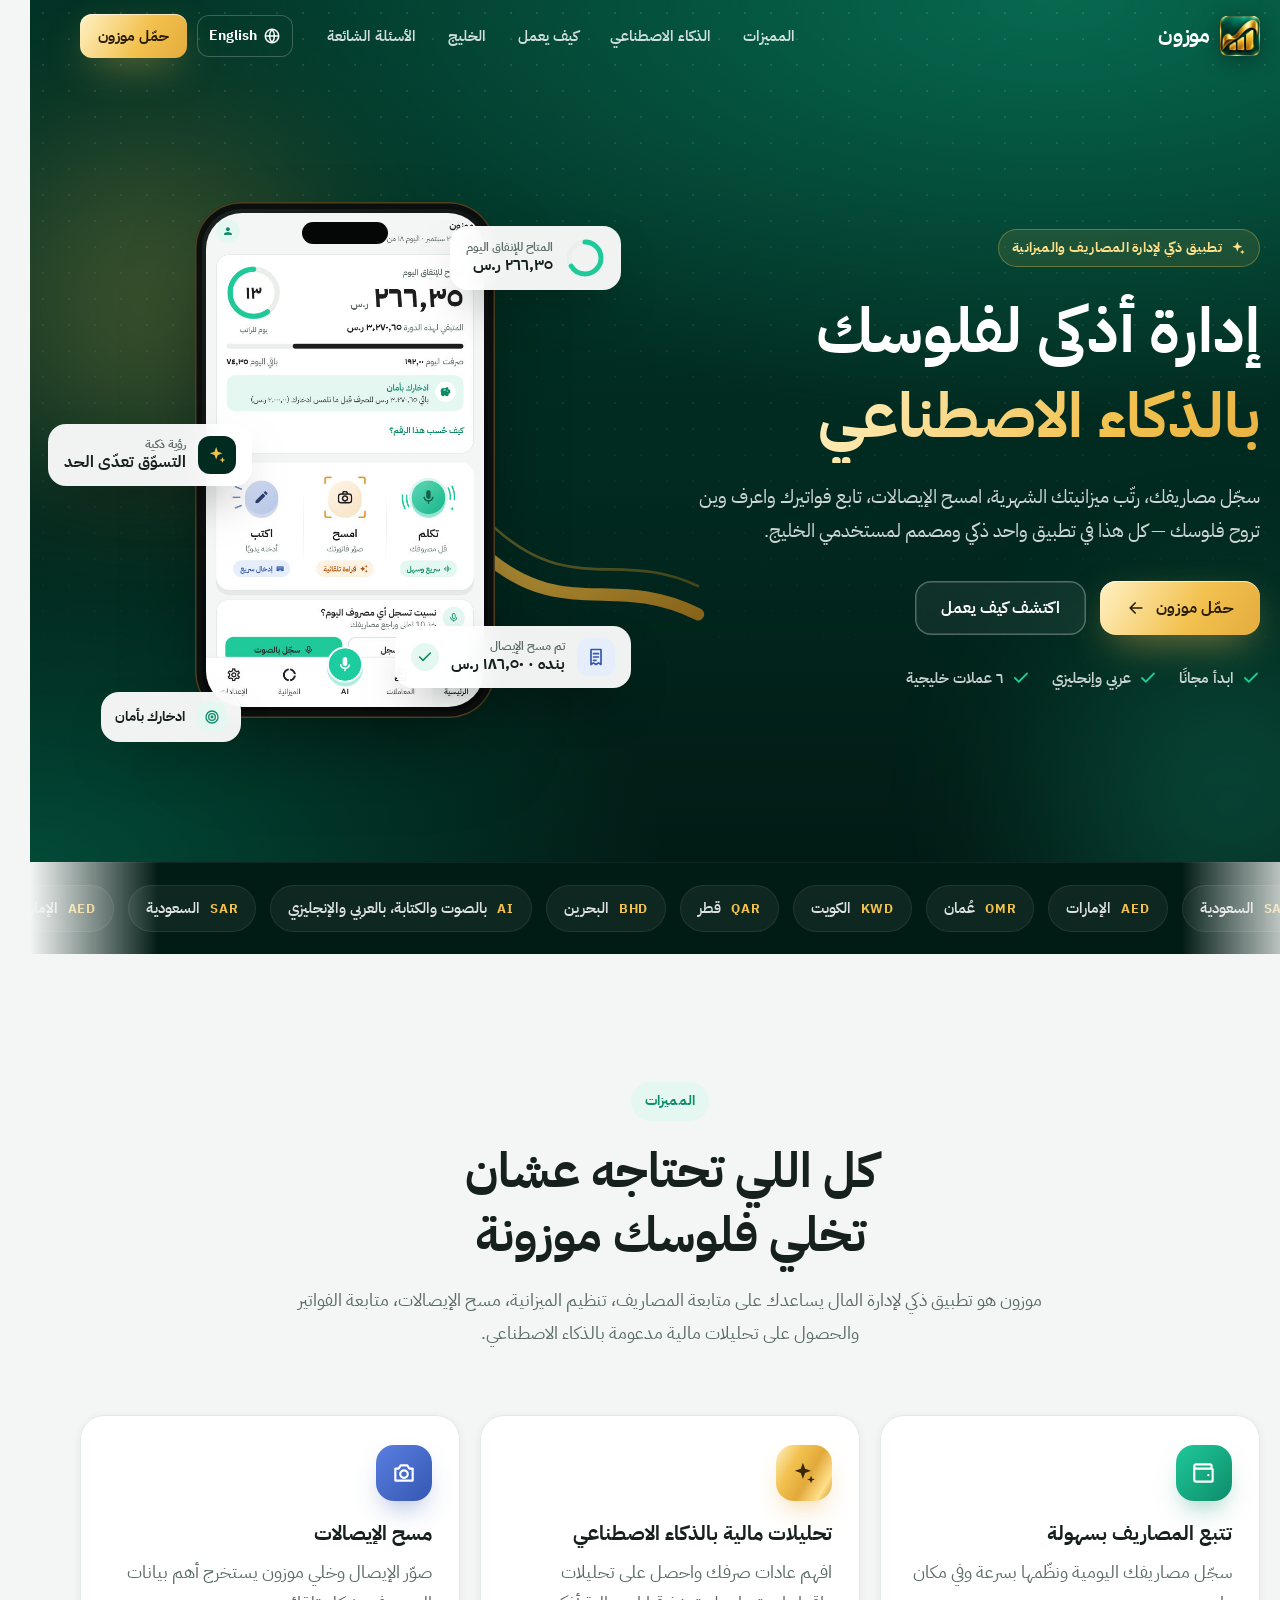
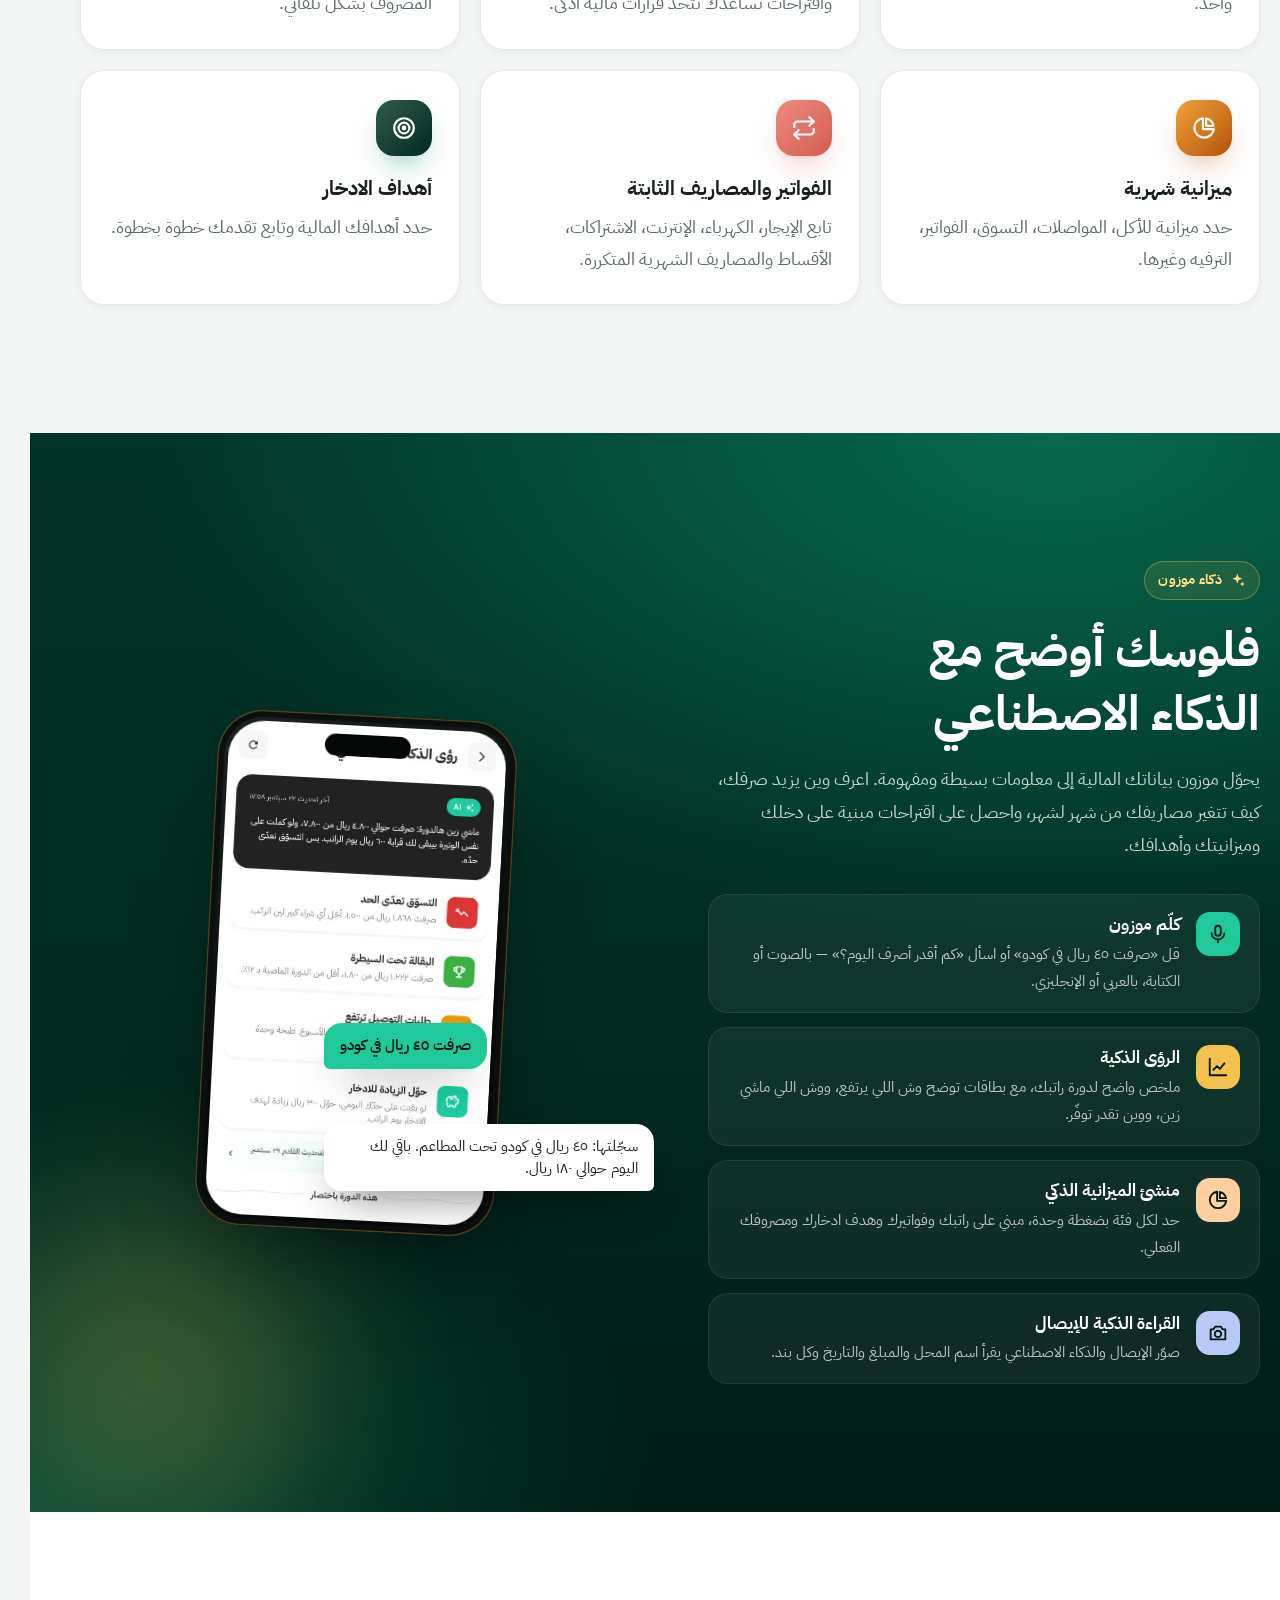
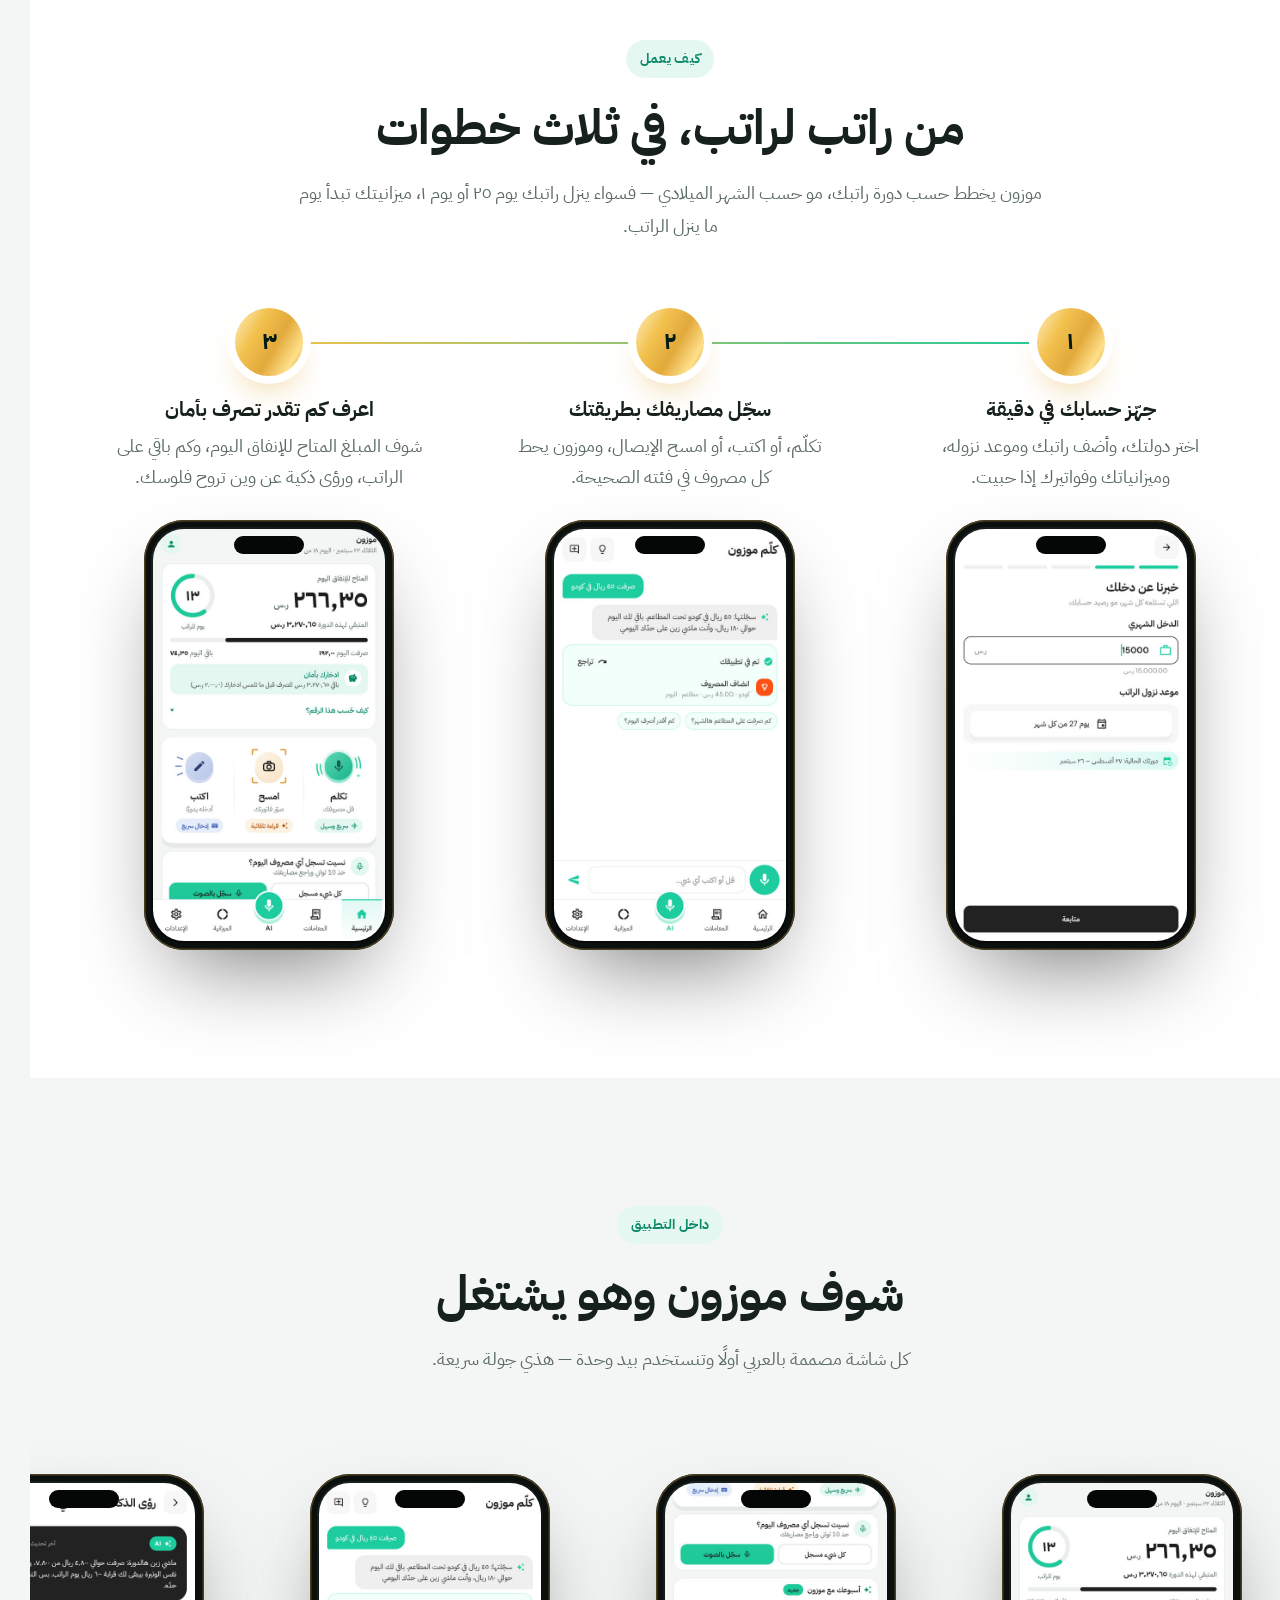
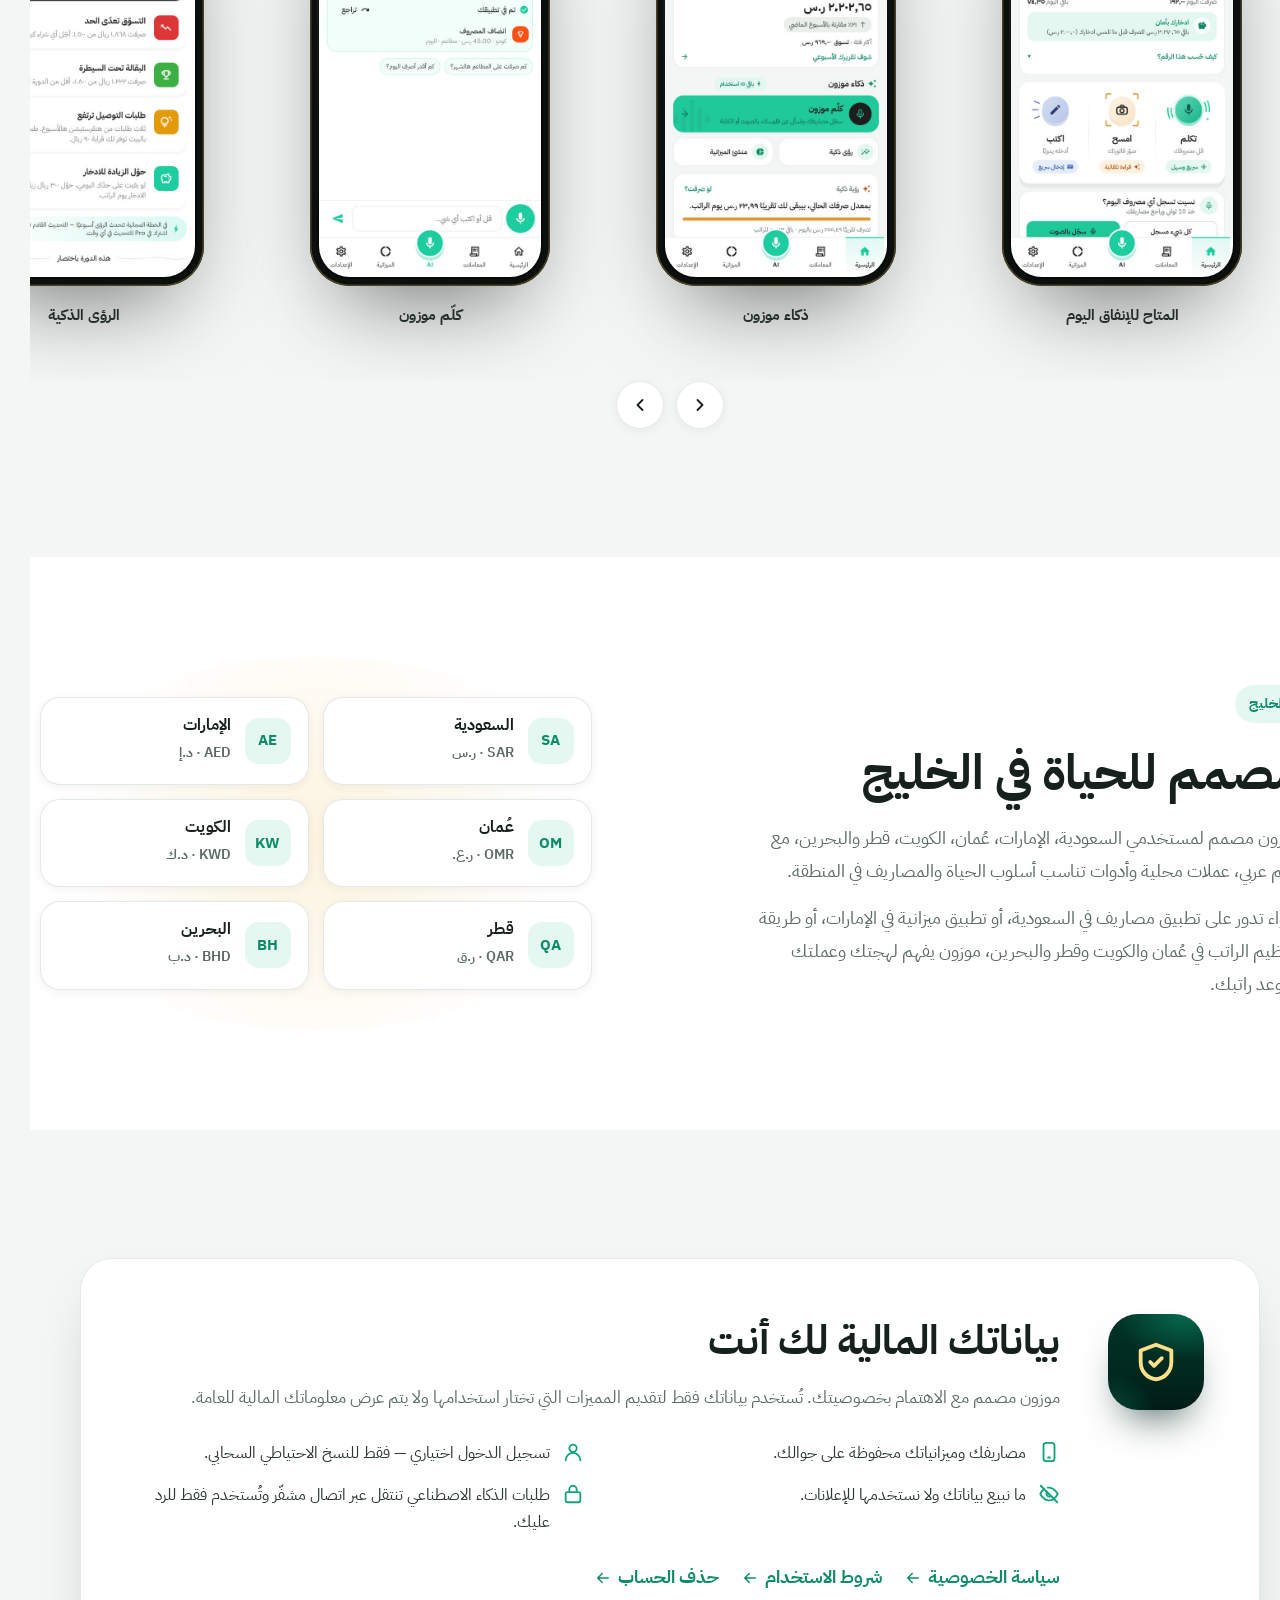
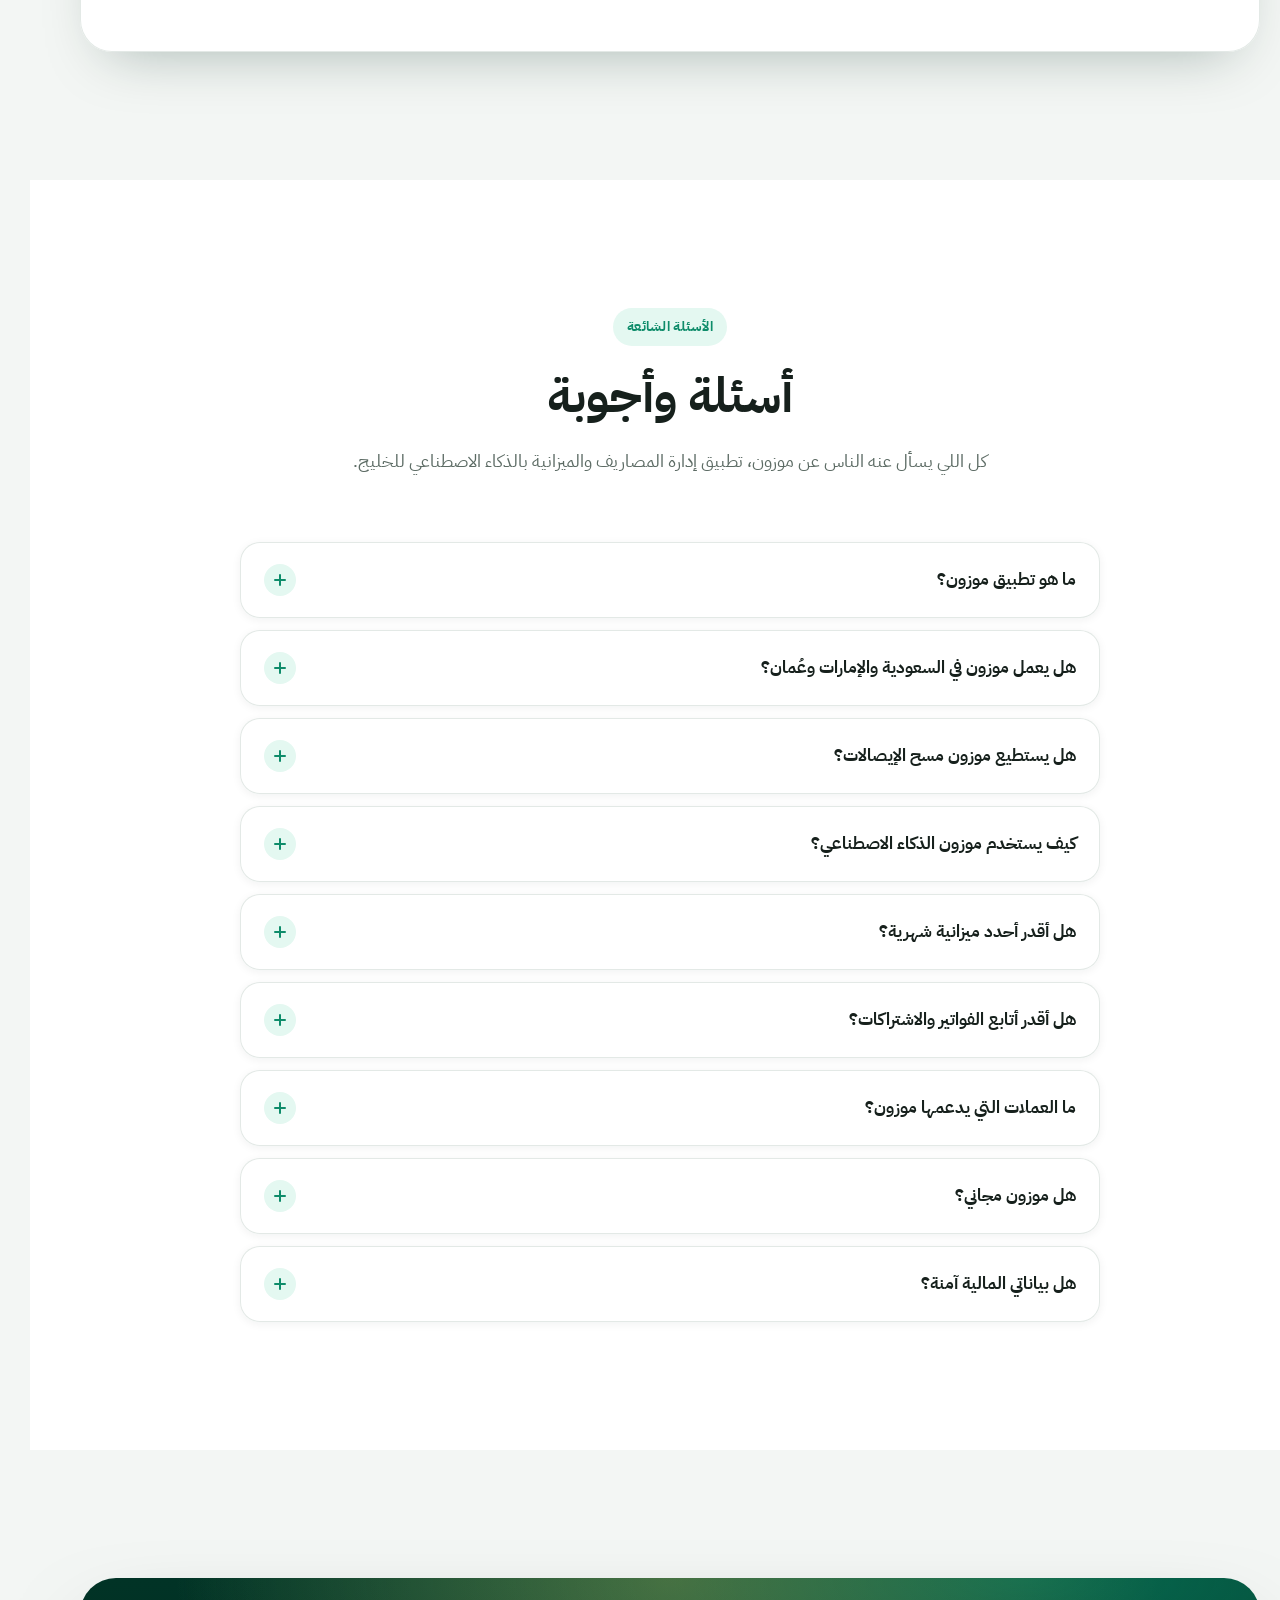
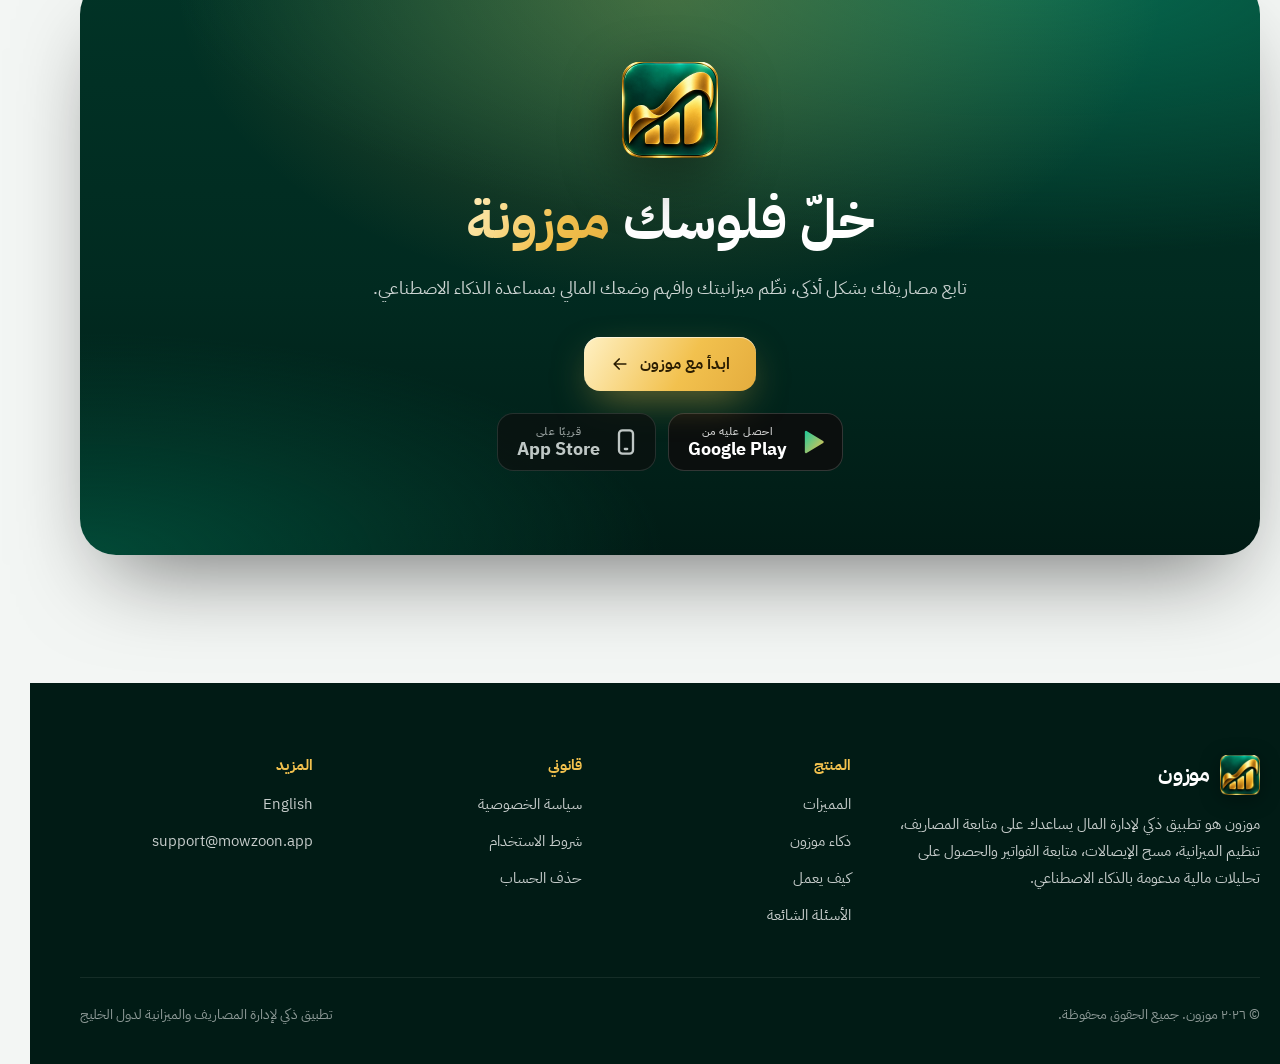
==== ar/index.html @ 6bb8a861 "Mowzoon landing page: Arabic and English, with legal pages Static site for mowzoon.app — bilingual h" ====
<!doctype html>
<html lang="ar" dir="rtl" class="no-js">
<head>
  <meta charset="utf-8">
  <meta name="viewport" content="width=device-width, initial-scale=1, viewport-fit=cover">
  <script>document.documentElement.className = document.documentElement.className.replace("no-js", "js");</script>
  <title>موزون – إدارة المصاريف والميزانية بالذكاء الاصطناعي</title>
  <meta name="description" content="تابع مصاريفك، رتّب ميزانيتك، امسح الإيصالات، أدر فواتيرك واحصل على تحليلات مالية ذكية مع موزون، المصمم لمستخدمي الخليج.">
  <meta name="keywords" content="تطبيق مصاريف, تطبيق ميزانية, إدارة المصاريف, تتبع المصاريف, تنظيم المصاريف, ميزانية شهرية, إدارة الميزانية, تطبيق إدارة المال, تطبيق مالي, تطبيق مصاريف السعودية, تطبيق ميزانية السعودية, تتبع المصاريف السعودية, تطبيق مصاريف الإمارات, تطبيق ميزانية الإمارات, تطبيق مصاريف عمان, إدارة المصاريف في الخليج, تطبيق مالي خليجي, الميزانية الشخصية, إدارة الراتب, تنظيم الراتب, متابعة الفواتير, متابعة الأقساط, تطبيق ادخار, أهداف الادخار, مسح الإيصالات, تحليل المصاريف بالذكاء الاصطناعي, إدارة المال بالذكاء الاصطناعي, تطبيق ميزانية بالذكاء الاصطناعي">
  <meta name="robots" content="index, follow, max-image-preview:large, max-snippet:-1, max-video-preview:-1">
  <meta name="author" content="موزون">
  <meta name="application-name" content="موزون">
  <meta name="theme-color" content="#012a20">
  <link rel="canonical" href="https://mowzoon.app/ar/">
  <link rel="alternate" hreflang="ar" href="https://mowzoon.app/ar/">
  <link rel="alternate" hreflang="en" href="https://mowzoon.app/en/">
  <link rel="alternate" hreflang="x-default" href="https://mowzoon.app/">

  <meta property="og:type" content="website">
  <meta property="og:site_name" content="موزون">
  <meta property="og:title" content="موزون – إدارة أذكى لفلوسك بالذكاء الاصطناعي">
  <meta property="og:description" content="تابع مصاريفك، نظّم ميزانيتك، امسح الإيصالات وافهم فلوسك مع تطبيق ذكي مصمم لمستخدمي الخليج.">
  <meta property="og:url" content="https://mowzoon.app/ar/">
  <meta property="og:image" content="https://mowzoon.app/assets/img/og-ar.jpg">
  <meta property="og:image:width" content="1200">
  <meta property="og:image:height" content="630">
  <meta property="og:image:alt" content="موزون – إدارة أذكى لفلوسك بالذكاء الاصطناعي، على شاشتي جوال">
  <meta property="og:locale" content="ar_SA">
  <meta property="og:locale:alternate" content="en_US">
  <meta name="twitter:card" content="summary_large_image">
  <meta name="twitter:title" content="موزون – إدارة أذكى لفلوسك بالذكاء الاصطناعي">
  <meta name="twitter:description" content="تابع مصاريفك، نظّم ميزانيتك، امسح الإيصالات وافهم فلوسك مع تطبيق ذكي مصمم لمستخدمي الخليج.">
  <meta name="twitter:image" content="https://mowzoon.app/assets/img/og-ar.jpg">

  <link rel="icon" href="../favicon.ico" sizes="any">
  <link rel="icon" href="../favicon.png" type="image/png">
  <link rel="apple-touch-icon" href="../apple-touch-icon.png">
  <link rel="manifest" href="../site.webmanifest">

  <link rel="preconnect" href="https://fonts.googleapis.com">
  <link rel="preconnect" href="https://fonts.gstatic.com" crossorigin>
  <link rel="stylesheet" href="https://fonts.googleapis.com/css2?family=IBM+Plex+Sans+Arabic:wght@400;500;600;700&amp;family=Plus+Jakarta+Sans:wght@500;600;700;800&amp;display=swap">
  <link rel="preload" as="image" href="../assets/img/screens/ar/home.jpg" fetchpriority="high">
  <link rel="stylesheet" href="../assets/css/main.css">

  <script type="application/ld+json">
  {
    "@context": "https://schema.org",
    "@graph": [
      {
        "@type": "Organization",
        "@id": "https://mowzoon.app/#organization",
        "name": "Mowzoon",
        "alternateName": "موزون",
        "url": "https://mowzoon.app/",
        "logo": {
          "@type": "ImageObject",
          "url": "https://mowzoon.app/assets/img/logo-192.png",
          "width": 192,
          "height": 192
        },
        "email": "support@mowzoon.app",
        "areaServed": ["SA", "AE", "OM", "KW", "QA", "BH"]
      },
      {
        "@type": "WebSite",
        "@id": "https://mowzoon.app/#website",
        "url": "https://mowzoon.app/",
        "name": "Mowzoon",
        "alternateName": "موزون",
        "inLanguage": ["ar", "en"],
        "publisher": { "@id": "https://mowzoon.app/#organization" }
      },
      {
        "@type": "WebPage",
        "@id": "https://mowzoon.app/ar/#webpage",
        "url": "https://mowzoon.app/ar/",
        "name": "موزون – إدارة المصاريف والميزانية بالذكاء الاصطناعي",
        "description": "تابع مصاريفك، رتّب ميزانيتك، امسح الإيصالات، أدر فواتيرك واحصل على تحليلات مالية ذكية مع موزون، المصمم لمستخدمي الخليج.",
        "inLanguage": "ar",
        "isPartOf": { "@id": "https://mowzoon.app/#website" },
        "about": { "@id": "https://mowzoon.app/#app" },
        "primaryImageOfPage": { "@type": "ImageObject", "url": "https://mowzoon.app/assets/img/og-ar.jpg" }
      },
      {
        "@type": "MobileApplication",
        "@id": "https://mowzoon.app/#app",
        "name": "موزون",
        "alternateName": ["Mowzoon", "موزون - إدارة المصاريف والميزانية بالذكاء الاصطناعي"],
        "description": "موزون هو تطبيق ذكي لإدارة المال يساعدك على متابعة المصاريف، تنظيم الميزانية، مسح الإيصالات، متابعة الفواتير والحصول على تحليلات مالية مدعومة بالذكاء الاصطناعي.",
        "applicationCategory": "FinanceApplication",
        "applicationSubCategory": "تطبيق ذكي لإدارة المصاريف والميزانية",
        "operatingSystem": "Android",
        "inLanguage": ["ar", "en"],
        "countriesSupported": ["SA", "AE", "OM", "KW", "QA", "BH"],
        "url": "https://mowzoon.app/ar/",
        "downloadUrl": "https://play.google.com/store/apps/details?id=com.mowzoon.app",
        "installUrl": "https://play.google.com/store/apps/details?id=com.mowzoon.app",
        "image": "https://mowzoon.app/assets/img/logo-192.png",
        "screenshot": [
          "https://mowzoon.app/assets/img/screens/ar/home.jpg",
          "https://mowzoon.app/assets/img/screens/ar/talk_conversation.jpg",
          "https://mowzoon.app/assets/img/screens/ar/ai_insights.jpg",
          "https://mowzoon.app/assets/img/screens/ar/budget.jpg",
          "https://mowzoon.app/assets/img/screens/ar/budget_builder_plan.jpg",
          "https://mowzoon.app/assets/img/screens/ar/recurring_bills.jpg"
        ],
        "featureList": [
          "تتبع المصاريف بسهولة",
          "تحليلات مالية بالذكاء الاصطناعي",
          "مسح الإيصالات",
          "ميزانية شهرية",
          "الفواتير والمصاريف الثابتة",
          "أهداف الادخار",
          "كلّم موزون بالصوت أو الكتابة",
          "منشئ الميزانية الذكي",
          "العربية والإنجليزية",
          "SAR وAED وOMR وKWD وQAR وBHD وUSD"
        ],
        "offers": {
          "@type": "Offer",
          "price": "0",
          "priceCurrency": "USD",
          "category": "free",
          "description": "خطة مجانية، مع اشتراك اختياري في موزون برو"
        },
        "publisher": { "@id": "https://mowzoon.app/#organization" },
        "privacyPolicy": "https://mowzoon.app/ar/privacy-policy/",
        "termsOfService": "https://mowzoon.app/ar/terms-of-use/"
      },
      {
        "@type": "FAQPage",
        "@id": "https://mowzoon.app/ar/#faq",
        "inLanguage": "ar",
        "mainEntity": [
          {
            "@type": "Question",
            "name": "ما هو تطبيق موزون؟",
            "acceptedAnswer": { "@type": "Answer", "text": "موزون تطبيق ذكي لإدارة المصاريف والميزانية مصمم لمستخدمي الخليج. يساعدك تسجّل مصاريفك بالصوت أو الكتابة أو بمسح الإيصال، وتخطط ميزانيتك الشهرية حسب راتبك، وتتابع فواتيرك الثابتة وأهداف الادخار، وتحصل على تحليلات بالذكاء الاصطناعي توضّح لك وين تروح فلوسك. يدعم العربية والإنجليزية." }
          },
          {
            "@type": "Question",
            "name": "هل يعمل موزون في السعودية والإمارات وعُمان؟",
            "acceptedAnswer": { "@type": "Answer", "text": "نعم. موزون مصمم للسعودية والإمارات وعُمان والكويت وقطر والبحرين، مع عملة كل دولة ودعم كامل للعربية. التطبيق متوفر لأجهزة أندرويد على Google Play، ونسخة الآيفون قريبًا." }
          },
          {
            "@type": "Question",
            "name": "هل يستطيع موزون مسح الإيصالات؟",
            "acceptedAnswer": { "@type": "Answer", "text": "نعم. صوّر الإيصال ويقرأ موزون المبلغ والتاريخ واسم المحل ويسجّل المصروف لك. ومع القراءة الذكية للإيصال يقرأ الذكاء الاصطناعي كل بند فيه. الخطة المجانية فيها ١٠ عمليات مسح في الشهر، وموزون برو بدون حد." }
          },
          {
            "@type": "Question",
            "name": "كيف يستخدم موزون الذكاء الاصطناعي؟",
            "acceptedAnswer": { "@type": "Answer", "text": "بأربع طرق: «كلّم موزون» لتسجيل المصاريف والسؤال عن فلوسك بالصوت أو الكتابة، و«الرؤى الذكية» التي تلخّص دورة راتبك وتقترح وين توفّر، و«منشئ الميزانية الذكي» الذي يقترح حدًّا لكل فئة، و«القراءة الذكية للإيصال». وكل تغيير يسويه الذكاء الاصطناعي يظهر لك وتقدر تتراجع عنه." }
          },
          {
            "@type": "Question",
            "name": "هل أقدر أحدد ميزانية شهرية؟",
            "acceptedAnswer": { "@type": "Answer", "text": "أكيد. حدد ميزانية للأكل والمواصلات والتسوق والفواتير والترفيه وغيرها، أو خلّ منشئ الميزانية الذكي يقترحها لك حسب راتبك وفواتيرك وهدف الادخار. موزون يمشي على دورة راتبك، فشهرك يبدأ يوم الراتب، ويوضح لك كم تقدر تصرف كل يوم بأمان. وتوصلك تنبيهات عند ٨٠٪ و١٠٠٪ من حد أي فئة." }
          },
          {
            "@type": "Question",
            "name": "هل أقدر أتابع الفواتير والاشتراكات؟",
            "acceptedAnswer": { "@type": "Answer", "text": "نعم. أضف الإيجار والكهرباء والإنترنت والجوال والاشتراكات والأقساط مع مواعيد استحقاقها. يذكّرك موزون قبل موعد كل فاتورة ويحجز مبلغها في خطتك. الخطة المجانية فيها ٣ فواتير متكررة، وموزون برو بدون حد." }
          },
          {
            "@type": "Question",
            "name": "ما العملات التي يدعمها موزون؟",
            "acceptedAnswer": { "@type": "Answer", "text": "الريال السعودي (SAR)، والدرهم الإماراتي (AED)، والريال العُماني (OMR)، والدينار الكويتي (KWD)، والريال القطري (QAR)، والدينار البحريني (BHD)، والدولار الأمريكي (USD). تختار عملتك الأساسية، والمصاريف بعملة ثانية تتحوّل حسب أسعار الصرف اللي تحددها أنت." }
          },
          {
            "@type": "Question",
            "name": "هل موزون مجاني؟",
            "acceptedAnswer": { "@type": "Answer", "text": "نعم. الخطة المجانية فيها تتبّع المصاريف والميزانيات، و١٠ عمليات مسح للإيصالات و١٥ استخدامًا للذكاء الاصطناعي في الشهر، وحتى ٣ فواتير متكررة. واشتراك موزون برو الشهري أو السنوي يضيف مسحًا وفواتير بلا حدود، واستخدامًا موسّعًا للذكاء الاصطناعي، ونسخًا احتياطيًا سحابيًا. ويظهر لك السعر بعملتك المحلية في Google Play." }
          },
          {
            "@type": "Question",
            "name": "هل بياناتي المالية آمنة؟",
            "acceptedAnswer": { "@type": "Answer", "text": "مصاريفك وميزانياتك محفوظة على جوالك. تسجيل الدخول اختياري ومطلوب فقط للنسخ الاحتياطي السحابي. وعند استخدام ميزة ذكاء اصطناعي، يُرسل فقط ما تحتاجه الإجابة عبر اتصال مشفّر، ولا يُحفظ على خوادمنا ولا يُستخدم للإعلانات. وتقدر تحذف حسابك وبياناتك في أي وقت." }
          }
        ]
      }
    ]
  }
  </script>
</head>
<body>
  <svg width="0" height="0" style="position:absolute" aria-hidden="true" focusable="false">
    <defs>
      <symbol id="i-check" viewBox="0 0 24 24"><path d="M20 6 9 17l-5-5" fill="none" stroke="currentColor" stroke-width="2.4" stroke-linecap="round" stroke-linejoin="round"/></symbol>
      <symbol id="i-arrow" viewBox="0 0 24 24"><path d="M5 12h14M13 6l6 6-6 6" fill="none" stroke="currentColor" stroke-width="2" stroke-linecap="round" stroke-linejoin="round"/></symbol>
      <symbol id="i-sparkle" viewBox="0 0 24 24"><path d="M11 2.5 13 8l5.5 2L13 12l-2 5.5L9 12 3.5 10 9 8z" fill="currentColor"/><path d="M18.5 14.5 19.5 17l2.5 1-2.5 1-1 2.5-1-2.5-2.5-1 2.5-1z" fill="currentColor"/></symbol>
      <symbol id="i-mic" viewBox="0 0 24 24"><g fill="none" stroke="currentColor" stroke-width="2" stroke-linecap="round" stroke-linejoin="round"><rect x="9" y="3" width="6" height="11" rx="3"/><path d="M5 11a7 7 0 0 0 14 0M12 18v3"/></g></symbol>
      <symbol id="i-camera" viewBox="0 0 24 24"><g fill="none" stroke="currentColor" stroke-width="2" stroke-linejoin="round"><path d="M4 8h3l2-3h6l2 3h3v11H4z"/><circle cx="12" cy="13" r="3.5"/></g></symbol>
      <symbol id="i-receipt" viewBox="0 0 24 24"><g fill="none" stroke="currentColor" stroke-width="2" stroke-linecap="round" stroke-linejoin="round"><path d="M6 3h12v18l-3-2-3 2-3-2-3 2z"/><path d="M9 8h6M9 12h6M9 16h3"/></g></symbol>
      <symbol id="i-wallet" viewBox="0 0 24 24"><g fill="none" stroke="currentColor" stroke-width="2" stroke-linecap="round" stroke-linejoin="round"><path d="M19 7V5.5A1.5 1.5 0 0 0 17.5 4H5a2 2 0 0 0 0 4h14a1 1 0 0 1 1 1v10a1 1 0 0 1-1 1H5a2 2 0 0 1-2-2V6"/><path d="M16 14h.01"/></g></symbol>
      <symbol id="i-chart" viewBox="0 0 24 24"><g fill="none" stroke="currentColor" stroke-width="2" stroke-linecap="round" stroke-linejoin="round"><path d="M3 3v18h18"/><path d="m7 15 4-4 3 3 5-6"/></g></symbol>
      <symbol id="i-pie" viewBox="0 0 24 24"><g fill="none" stroke="currentColor" stroke-width="2" stroke-linejoin="round"><path d="M21 13A9 9 0 1 1 11 3v10z"/><path d="M14 3.2A9 9 0 0 1 20.8 10H14z"/></g></symbol>
      <symbol id="i-repeat" viewBox="0 0 24 24"><g fill="none" stroke="currentColor" stroke-width="2" stroke-linecap="round" stroke-linejoin="round"><path d="m17 2 4 4-4 4"/><path d="M3 11V9a3 3 0 0 1 3-3h15"/><path d="m7 22-4-4 4-4"/><path d="M21 13v2a3 3 0 0 1-3 3H3"/></g></symbol>
      <symbol id="i-target" viewBox="0 0 24 24"><g fill="none" stroke="currentColor" stroke-width="2"><circle cx="12" cy="12" r="9"/><circle cx="12" cy="12" r="5"/><circle cx="12" cy="12" r="1.2" fill="currentColor"/></g></symbol>
      <symbol id="i-shield" viewBox="0 0 24 24"><g fill="none" stroke="currentColor" stroke-width="2" stroke-linecap="round" stroke-linejoin="round"><path d="M12 3 20 6v6c0 5-3.5 8.5-8 9-4.5-.5-8-4-8-9V6z"/><path d="m9 12 2 2 4-4"/></g></symbol>
      <symbol id="i-phone" viewBox="0 0 24 24"><g fill="none" stroke="currentColor" stroke-width="2" stroke-linecap="round"><rect x="6" y="2" width="12" height="20" rx="3"/><path d="M11 18h2"/></g></symbol>
      <symbol id="i-user" viewBox="0 0 24 24"><g fill="none" stroke="currentColor" stroke-width="2" stroke-linecap="round"><circle cx="12" cy="8" r="4"/><path d="M4 21a8 8 0 0 1 16 0"/></g></symbol>
      <symbol id="i-eye-off" viewBox="0 0 24 24"><g fill="none" stroke="currentColor" stroke-width="2" stroke-linecap="round" stroke-linejoin="round"><path d="m3 3 18 18"/><path d="M10.6 5.1A10 10 0 0 1 12 5c6 0 9.5 7 9.5 7a17 17 0 0 1-3.2 4.2M6.6 6.6A17 17 0 0 0 2.5 12S6 19 12 19a9.6 9.6 0 0 0 5.4-1.6"/><path d="M9.9 9.9a3 3 0 0 0 4.2 4.2"/></g></symbol>
      <symbol id="i-lock" viewBox="0 0 24 24"><g fill="none" stroke="currentColor" stroke-width="2" stroke-linecap="round"><rect x="4" y="10" width="16" height="11" rx="2"/><path d="M8 10V7a4 4 0 0 1 8 0v3"/></g></symbol>
      <symbol id="i-trash" viewBox="0 0 24 24"><g fill="none" stroke="currentColor" stroke-width="2" stroke-linecap="round" stroke-linejoin="round"><path d="M4 7h16M10 11v6M14 11v6M6 7l1 13a1 1 0 0 0 1 1h8a1 1 0 0 0 1-1l1-13M9 7V4h6v3"/></g></symbol>
      <symbol id="i-globe" viewBox="0 0 24 24"><g fill="none" stroke="currentColor" stroke-width="2"><circle cx="12" cy="12" r="9"/><path d="M3 12h18M12 3a14 14 0 0 1 0 18M12 3a14 14 0 0 0 0 18"/></g></symbol>
      <symbol id="i-calendar" viewBox="0 0 24 24"><g fill="none" stroke="currentColor" stroke-width="2" stroke-linecap="round"><rect x="3" y="4" width="18" height="17" rx="2"/><path d="M3 9h18M8 2v4M16 2v4"/></g></symbol>
      <symbol id="i-chevron" viewBox="0 0 24 24"><path d="m9 18 6-6-6-6" fill="none" stroke="currentColor" stroke-width="2.2" stroke-linecap="round" stroke-linejoin="round"/></symbol>
      <symbol id="i-chevron-back" viewBox="0 0 24 24"><path d="m15 18-6-6 6-6" fill="none" stroke="currentColor" stroke-width="2.2" stroke-linecap="round" stroke-linejoin="round"/></symbol>
      <symbol id="i-info" viewBox="0 0 24 24"><g fill="none" stroke="currentColor" stroke-width="2" stroke-linecap="round"><circle cx="12" cy="12" r="9"/><path d="M12 11v5M12 8h.01"/></g></symbol>
      <symbol id="i-play" viewBox="0 0 24 24"><defs><linearGradient id="play-g" x1="0" y1="0" x2="1" y2="1"><stop offset="0" stop-color="#1fc99a"/><stop offset="1" stop-color="#f2c14e"/></linearGradient></defs><path d="M5 3.4v17.2a1 1 0 0 0 1.5.86l14.2-8.6a1 1 0 0 0 0-1.72L6.5 2.54A1 1 0 0 0 5 3.4z" fill="url(#play-g)"/></symbol>
    </defs>
  </svg>

  <a class="skip-link" href="#main">تخطَّ إلى المحتوى</a>

  <header class="site-header">
    <div class="container">
      <a class="brand" href="./" aria-label="الصفحة الرئيسية لموزون">
        <img src="../assets/img/logo-96.png" width="40" height="40" alt="">
        <span>موزون</span>
      </a>
      <nav id="site-nav" class="site-nav" aria-label="القائمة الرئيسية">
        <a href="#features">المميزات</a>
        <a href="#ai">الذكاء الاصطناعي</a>
        <a href="#how-it-works">كيف يعمل</a>
        <a href="#gcc">الخليج</a>
        <a href="#faq">الأسئلة الشائعة</a>
      </nav>
      <div class="header-actions">
        <a class="lang-switch" href="../en/" hreflang="en" lang="en" data-lang="en">
          <svg aria-hidden="true"><use href="#i-globe"/></svg><span>English</span>
        </a>
        <a class="btn btn--gold header-cta" href="#download">حمّل موزون</a>
        <button class="nav-toggle" type="button" aria-expanded="false" aria-controls="site-nav" aria-label="القائمة"><span></span></button>
      </div>
    </div>
  </header>

  <main id="main">
    <!-- الواجهة -->
    <section class="hero" aria-labelledby="hero-title">
      <div class="glow glow--gold" aria-hidden="true"></div>
      <div class="glow glow--mint" aria-hidden="true"></div>
      <div class="container hero-grid">
        <div class="hero-copy">
          <span class="chip chip--gold" data-reveal><svg aria-hidden="true"><use href="#i-sparkle"/></svg>تطبيق ذكي لإدارة المصاريف والميزانية</span>
          <h1 id="hero-title" data-reveal data-delay="80">إدارة أذكى لفلوسك <span class="gold-text">بالذكاء الاصطناعي</span></h1>
          <p class="hero-lead" data-reveal data-delay="160">سجّل مصاريفك، رتّب ميزانيتك الشهرية، امسح الإيصالات، تابع فواتيرك واعرف وين تروح فلوسك — كل هذا في تطبيق واحد ذكي ومصمم لمستخدمي الخليج.</p>
          <div class="hero-ctas" data-reveal data-delay="240">
            <a class="btn btn--gold" href="#download">حمّل موزون<svg aria-hidden="true" style="transform:scaleX(-1)"><use href="#i-arrow"/></svg></a>
            <a class="btn btn--ghost" href="#how-it-works">اكتشف كيف يعمل</a>
          </div>
          <ul class="hero-points" data-reveal data-delay="320">
            <li><svg aria-hidden="true"><use href="#i-check"/></svg>ابدأ مجانًا</li>
            <li><svg aria-hidden="true"><use href="#i-check"/></svg>عربي وإنجليزي</li>
            <li><svg aria-hidden="true"><use href="#i-check"/></svg>٦ عملات خليجية</li>
          </ul>
        </div>

        <div class="hero-visual" data-reveal="zoom" data-delay="200">
          <svg class="hero-chart" viewBox="0 0 600 440" aria-hidden="true">
            <defs>
              <linearGradient id="gold-line" x1="0" y1="1" x2="1" y2="0">
                <stop offset="0" stop-color="#a8741a"/>
                <stop offset=".45" stop-color="#f2c14e"/>
                <stop offset="1" stop-color="#ffe08a"/>
              </linearGradient>
            </defs>
            <path class="ribbon ribbon--echo" d="M8 360C96 318 150 372 236 296S402 96 548 58" fill="none" stroke="url(#gold-line)" stroke-width="3" stroke-linecap="round" opacity=".45"/>
            <path class="ribbon" d="M8 392C104 344 160 402 250 324S412 118 560 84" fill="none" stroke="url(#gold-line)" stroke-width="14" stroke-linecap="round" opacity=".9"/>
            <circle class="ribbon-end" cx="560" cy="84" r="9" fill="#ffe08a"/>
          </svg>

          <div class="phone hero-phone">
            <img src="../assets/img/screens/ar/home.jpg" width="540" height="960" alt="الشاشة الرئيسية في موزون: المتاح للإنفاق اليوم ٢٦٦٫٣٥ ريال، و١٣ يومًا على الراتب، وادخارك بأمان، ومميزات الذكاء الاصطناعي الأربع" fetchpriority="high">
          </div>

          <div class="float-card float-card--safe">
            <svg class="ring" viewBox="0 0 40 40" aria-hidden="true"><circle class="track" cx="20" cy="20" r="16"/><circle class="value" cx="20" cy="20" r="16"/></svg>
            <div><small>المتاح للإنفاق اليوم</small><strong><span data-count="266.35" data-decimals="2">٢٦٦٫٣٥</span> ر.س</strong></div>
          </div>
          <div class="float-card float-card--ai">
            <span class="icon" style="background:#012a20;color:#f2c14e"><svg class="sparkle" aria-hidden="true"><use href="#i-sparkle"/></svg></span>
            <div><small>رؤية ذكية</small><strong>التسوّق تعدّى الحد</strong></div>
          </div>
          <div class="float-card float-card--receipt">
            <span class="icon" style="background:#e7eefb;color:#3457b2"><svg aria-hidden="true"><use href="#i-receipt"/></svg></span>
            <div><small>تم مسح الإيصال</small><strong>بنده · ١٨٦٫٥٠ ر.س</strong></div>
            <span class="icon" style="background:#e4f8f1;color:#0e8c6a;width:28px;height:28px;border-radius:50%"><svg aria-hidden="true" style="width:16px;height:16px"><use href="#i-check"/></svg></span>
          </div>
          <div class="float-card float-card--savings">
            <span class="icon" style="background:#e4f8f1;color:#0e8c6a;width:30px;height:30px;border-radius:10px"><svg aria-hidden="true" style="width:16px;height:16px"><use href="#i-target"/></svg></span>
            <div><strong style="font-size:14px">ادخارك بأمان</strong></div>
          </div>
        </div>
      </div>
    </section>

    <!-- الدول -->
    <div class="marquee" aria-label="مصمم لدول الخليج الست">
      <div class="marquee-track">
        <span class="marquee-item"><b>SAR</b>السعودية</span>
        <span class="marquee-item"><b>AED</b>الإمارات</span>
        <span class="marquee-item"><b>OMR</b>عُمان</span>
        <span class="marquee-item"><b>KWD</b>الكويت</span>
        <span class="marquee-item"><b>QAR</b>قطر</span>
        <span class="marquee-item"><b>BHD</b>البحرين</span>
        <span class="marquee-item"><b>AI</b>بالصوت والكتابة، بالعربي والإنجليزي</span>
        <span class="marquee-item" aria-hidden="true"><b>SAR</b>السعودية</span>
        <span class="marquee-item" aria-hidden="true"><b>AED</b>الإمارات</span>
        <span class="marquee-item" aria-hidden="true"><b>OMR</b>عُمان</span>
        <span class="marquee-item" aria-hidden="true"><b>KWD</b>الكويت</span>
        <span class="marquee-item" aria-hidden="true"><b>QAR</b>قطر</span>
        <span class="marquee-item" aria-hidden="true"><b>BHD</b>البحرين</span>
        <span class="marquee-item" aria-hidden="true"><b>AI</b>بالصوت والكتابة، بالعربي والإنجليزي</span>
      </div>
    </div>

    <!-- المميزات -->
    <section class="section" id="features" aria-labelledby="features-title">
      <div class="container">
        <div class="section-head">
          <span class="chip chip--mint" data-reveal>المميزات</span>
          <h2 id="features-title" data-reveal data-delay="80">كل اللي تحتاجه عشان تخلي فلوسك موزونة</h2>
          <p data-reveal data-delay="160">موزون هو تطبيق ذكي لإدارة المال يساعدك على متابعة المصاريف، تنظيم الميزانية، مسح الإيصالات، متابعة الفواتير والحصول على تحليلات مالية مدعومة بالذكاء الاصطناعي.</p>
        </div>
        <div class="features-grid">
          <article class="feature-card" data-reveal>
            <span class="feature-icon"><svg aria-hidden="true"><use href="#i-wallet"/></svg></span>
            <h3>تتبع المصاريف بسهولة</h3>
            <p>سجّل مصاريفك اليومية ونظّمها بسرعة وفي مكان واحد.</p>
          </article>
          <article class="feature-card" data-reveal data-delay="90">
            <span class="feature-icon feature-icon--gold"><svg aria-hidden="true"><use href="#i-sparkle"/></svg></span>
            <h3>تحليلات مالية بالذكاء الاصطناعي</h3>
            <p>افهم عادات صرفك واحصل على تحليلات واقتراحات تساعدك تتخذ قرارات مالية أذكى.</p>
          </article>
          <article class="feature-card" data-reveal data-delay="180">
            <span class="feature-icon feature-icon--blue"><svg aria-hidden="true"><use href="#i-camera"/></svg></span>
            <h3>مسح الإيصالات</h3>
            <p>صوّر الإيصال وخلي موزون يستخرج أهم بيانات المصروف بشكل تلقائي.</p>
          </article>
          <article class="feature-card" data-reveal>
            <span class="feature-icon feature-icon--amber"><svg aria-hidden="true"><use href="#i-pie"/></svg></span>
            <h3>ميزانية شهرية</h3>
            <p>حدد ميزانية للأكل، المواصلات، التسوق، الفواتير، الترفيه وغيرها.</p>
          </article>
          <article class="feature-card" data-reveal data-delay="90">
            <span class="feature-icon feature-icon--rose"><svg aria-hidden="true"><use href="#i-repeat"/></svg></span>
            <h3>الفواتير والمصاريف الثابتة</h3>
            <p>تابع الإيجار، الكهرباء، الإنترنت، الاشتراكات، الأقساط والمصاريف الشهرية المتكررة.</p>
          </article>
          <article class="feature-card" data-reveal data-delay="180">
            <span class="feature-icon feature-icon--ink"><svg aria-hidden="true"><use href="#i-target"/></svg></span>
            <h3>أهداف الادخار</h3>
            <p>حدد أهدافك المالية وتابع تقدمك خطوة بخطوة.</p>
          </article>
        </div>
      </div>
    </section>

    <!-- الذكاء الاصطناعي -->
    <section class="section section--dark" id="ai" aria-labelledby="ai-title">
      <div class="glow glow--gold" aria-hidden="true" style="top:auto;bottom:-120px"></div>
      <div class="container split">
        <div>
          <span class="chip chip--gold" data-reveal><svg aria-hidden="true"><use href="#i-sparkle"/></svg>ذكاء موزون</span>
          <h2 id="ai-title" style="margin-top:18px" data-reveal data-delay="80">فلوسك أوضح مع الذكاء الاصطناعي</h2>
          <p class="lead" data-reveal data-delay="160">يحوّل موزون بياناتك المالية إلى معلومات بسيطة ومفهومة. اعرف وين يزيد صرفك، كيف تتغير مصاريفك من شهر لشهر، واحصل على اقتراحات مبنية على دخلك وميزانيتك وأهدافك.</p>
          <ul class="ai-list">
            <li data-reveal>
              <span class="icon"><svg aria-hidden="true"><use href="#i-mic"/></svg></span>
              <div><h3>كلّم موزون</h3><p>قل «صرفت ٤٥ ريال في كودو» أو اسأل «كم أقدر أصرف اليوم؟» — بالصوت أو الكتابة، بالعربي أو الإنجليزي.</p></div>
            </li>
            <li data-reveal data-delay="90">
              <span class="icon"><svg aria-hidden="true"><use href="#i-chart"/></svg></span>
              <div><h3>الرؤى الذكية</h3><p>ملخص واضح لدورة راتبك، مع بطاقات توضح وش اللي يرتفع، ووش اللي ماشي زين، ووين تقدر توفّر.</p></div>
            </li>
            <li data-reveal data-delay="180">
              <span class="icon"><svg aria-hidden="true"><use href="#i-pie"/></svg></span>
              <div><h3>منشئ الميزانية الذكي</h3><p>حد لكل فئة بضغطة وحدة، مبني على راتبك وفواتيرك وهدف ادخارك ومصروفك الفعلي.</p></div>
            </li>
            <li data-reveal data-delay="270">
              <span class="icon"><svg aria-hidden="true"><use href="#i-camera"/></svg></span>
              <div><h3>القراءة الذكية للإيصال</h3><p>صوّر الإيصال والذكاء الاصطناعي يقرأ اسم المحل والمبلغ والتاريخ وكل بند.</p></div>
            </li>
          </ul>
        </div>
        <div class="ai-stage" data-reveal="zoom">
          <div class="phone">
            <img src="../assets/img/screens/ar/ai_insights.jpg" width="540" height="960" loading="lazy" decoding="async" alt="رؤى الذكاء الاصطناعي في موزون: ملخص دورة الراتب وبطاقات مثل «التسوّق تعدّى الحد» و«البقالة تحت السيطرة»">
          </div>
          <div class="chat" aria-label="مثال على محادثة مع موزون">
            <div class="bubble bubble--user">صرفت ٤٥ ريال في كودو</div>
            <div class="typing" aria-hidden="true"><span></span><span></span><span></span></div>
            <div class="bubble bubble--bot">سجّلتها: ٤٥ ريال في كودو تحت المطاعم. باقي لك اليوم حوالي ١٨٠ ريال.</div>
            <div class="bubble bubble--action"><svg aria-hidden="true"><use href="#i-check"/></svg>انضاف المصروف · تراجع</div>
          </div>
        </div>
      </div>
    </section>

    <!-- كيف يعمل -->
    <section class="section section--tint" id="how-it-works" aria-labelledby="how-title">
      <div class="container">
        <div class="section-head">
          <span class="chip chip--mint" data-reveal>كيف يعمل</span>
          <h2 id="how-title" data-reveal data-delay="80">من راتب لراتب، في ثلاث خطوات</h2>
          <p data-reveal data-delay="160">موزون يخطط حسب دورة راتبك، مو حسب الشهر الميلادي — فسواء ينزل راتبك يوم ٢٥ أو يوم ١، ميزانيتك تبدأ يوم ما ينزل الراتب.</p>
        </div>
        <ol class="steps">
          <li class="step" data-reveal>
            <span class="step-number">١</span>
            <h3>جهّز حسابك في دقيقة</h3>
            <p>اختر دولتك، وأضف راتبك وموعد نزوله، وميزانياتك وفواتيرك إذا حبيت.</p>
            <div class="phone phone--sm"><img src="../assets/img/screens/ar/setup_income.jpg" width="540" height="960" loading="lazy" decoding="async" alt="إعداد موزون: دخل شهري ١٥٬٠٠٠ ريال وراتب ينزل يوم ٢٧ من كل شهر"></div>
          </li>
          <li class="step" data-reveal data-delay="120">
            <span class="step-number">٢</span>
            <h3>سجّل مصاريفك بطريقتك</h3>
            <p>تكلّم، أو اكتب، أو امسح الإيصال، وموزون يحط كل مصروف في فئته الصحيحة.</p>
            <div class="phone phone--sm"><img src="../assets/img/screens/ar/talk_conversation.jpg" width="540" height="960" loading="lazy" decoding="async" alt="كلّم موزون: «صرفت ٤٥ ريال في كودو» تسجّلت كمصروف مطاعم مع زر تراجع"></div>
          </li>
          <li class="step" data-reveal data-delay="240">
            <span class="step-number">٣</span>
            <h3>اعرف كم تقدر تصرف بأمان</h3>
            <p>شوف المبلغ المتاح للإنفاق اليوم، وكم باقي على الراتب، ورؤى ذكية عن وين تروح فلوسك.</p>
            <div class="phone phone--sm"><img src="../assets/img/screens/ar/home.jpg" width="540" height="960" loading="lazy" decoding="async" alt="الشاشة الرئيسية: المبلغ المتاح للإنفاق اليوم وعدد الأيام على الراتب"></div>
          </li>
        </ol>
      </div>
    </section>

    <!-- الشاشات -->
    <section class="section" id="screens" aria-labelledby="screens-title">
      <div class="container">
        <div class="section-head">
          <span class="chip chip--mint" data-reveal>داخل التطبيق</span>
          <h2 id="screens-title" data-reveal data-delay="80">شوف موزون وهو يشتغل</h2>
          <p data-reveal data-delay="160">كل شاشة مصممة بالعربي أولًا وتنستخدم بيد وحدة — هذي جولة سريعة.</p>
        </div>
      </div>
      <div class="gallery" data-reveal>
        <ul class="gallery-track" aria-label="صور من التطبيق">
          <li class="gallery-item"><figure><div class="phone phone--sm"><img src="../assets/img/screens/ar/home.jpg" width="540" height="960" loading="lazy" decoding="async" alt="الشاشة الرئيسية مع المبلغ المتاح للإنفاق"></div><figcaption>المتاح للإنفاق اليوم</figcaption></figure></li>
          <li class="gallery-item"><figure><div class="phone phone--sm"><img src="../assets/img/screens/ar/home_ai.jpg" width="540" height="960" loading="lazy" decoding="async" alt="مميزات ذكاء موزون الأربع في الشاشة الرئيسية"></div><figcaption>ذكاء موزون</figcaption></figure></li>
          <li class="gallery-item"><figure><div class="phone phone--sm"><img src="../assets/img/screens/ar/talk_conversation.jpg" width="540" height="960" loading="lazy" decoding="async" alt="محادثة مع موزون تسجّل مصروفًا"></div><figcaption>كلّم موزون</figcaption></figure></li>
          <li class="gallery-item"><figure><div class="phone phone--sm"><img src="../assets/img/screens/ar/ai_insights.jpg" width="540" height="960" loading="lazy" decoding="async" alt="رؤى ذكية عن مصروف هذه الدورة"></div><figcaption>الرؤى الذكية</figcaption></figure></li>
          <li class="gallery-item"><figure><div class="phone phone--sm"><img src="../assets/img/screens/ar/budget.jpg" width="540" height="960" loading="lazy" decoding="async" alt="شاشة الميزانية مع حدود الفئات"></div><figcaption>الميزانية الشهرية</figcaption></figure></li>
          <li class="gallery-item"><figure><div class="phone phone--sm"><img src="../assets/img/screens/ar/budget_builder_plan.jpg" width="540" height="960" loading="lazy" decoding="async" alt="منشئ الميزانية الذكي يقترح حدًّا لكل فئة"></div><figcaption>منشئ الميزانية الذكي</figcaption></figure></li>
          <li class="gallery-item"><figure><div class="phone phone--sm"><img src="../assets/img/screens/ar/transactions.jpg" width="540" height="960" loading="lazy" decoding="async" alt="قائمة المعاملات مرتبة حسب اليوم"></div><figcaption>المعاملات</figcaption></figure></li>
          <li class="gallery-item"><figure><div class="phone phone--sm"><img src="../assets/img/screens/ar/recurring_bills.jpg" width="540" height="960" loading="lazy" decoding="async" alt="الفواتير المتكررة مع مواعيد الاستحقاق"></div><figcaption>الفواتير المتكررة</figcaption></figure></li>
          <li class="gallery-item"><figure><div class="phone phone--sm"><img src="../assets/img/screens/ar/what_if.jpg" width="540" height="960" loading="lazy" decoding="async" alt="لو صرفت: جرّب أثر أي شراء قبل ما تسويه"></div><figcaption>لو صرفت؟</figcaption></figure></li>
          <li class="gallery-item"><figure><div class="phone phone--sm"><img src="../assets/img/screens/ar/categories.jpg" width="540" height="960" loading="lazy" decoding="async" alt="حدود الفئات وكم استُخدم من كل واحدة"></div><figcaption>حدود الفئات</figcaption></figure></li>
        </ul>
        <div class="gallery-nav">
          <button type="button" data-gallery="prev" aria-label="الشاشات السابقة"><svg aria-hidden="true"><use href="#i-chevron-back"/></svg></button>
          <button type="button" data-gallery="next" aria-label="الشاشات التالية"><svg aria-hidden="true"><use href="#i-chevron"/></svg></button>
        </div>
      </div>
    </section>

    <!-- الخليج -->
    <section class="section section--tint" id="gcc" aria-labelledby="gcc-title">
      <div class="container split split--reverse">
        <div class="gcc-art" data-reveal="right">
          <ul class="countries">
            <li class="country"><span class="country-code">SA</span><div><strong>السعودية</strong><small>SAR · ر.س</small></div></li>
            <li class="country"><span class="country-code">AE</span><div><strong>الإمارات</strong><small>AED · د.إ</small></div></li>
            <li class="country"><span class="country-code">OM</span><div><strong>عُمان</strong><small>OMR · ر.ع.</small></div></li>
            <li class="country"><span class="country-code">KW</span><div><strong>الكويت</strong><small>KWD · د.ك</small></div></li>
            <li class="country"><span class="country-code">QA</span><div><strong>قطر</strong><small>QAR · ر.ق</small></div></li>
            <li class="country"><span class="country-code">BH</span><div><strong>البحرين</strong><small>BHD · د.ب</small></div></li>
          </ul>
        </div>
        <div data-reveal="left">
          <span class="chip chip--mint">الخليج</span>
          <h2 id="gcc-title" style="margin-top:18px">مصمم للحياة في الخليج</h2>
          <p class="lead">موزون مصمم لمستخدمي السعودية، الإمارات، عُمان، الكويت، قطر والبحرين، مع دعم عربي، عملات محلية وأدوات تناسب أسلوب الحياة والمصاريف في المنطقة.</p>
          <p class="lead" style="margin-top:14px">سواء تدور على تطبيق مصاريف في السعودية، أو تطبيق ميزانية في الإمارات، أو طريقة لتنظيم الراتب في عُمان والكويت وقطر والبحرين، موزون يفهم لهجتك وعملتك وموعد راتبك.</p>
        </div>
      </div>
    </section>

    <!-- الخصوصية -->
    <section class="section" id="privacy" aria-labelledby="trust-title">
      <div class="container">
        <div class="trust-card" data-reveal>
          <span class="shield"><svg aria-hidden="true"><use href="#i-shield"/></svg></span>
          <div>
            <h2 id="trust-title">بياناتك المالية لك أنت</h2>
            <p>موزون مصمم مع الاهتمام بخصوصيتك. تُستخدم بياناتك فقط لتقديم المميزات التي تختار استخدامها ولا يتم عرض معلوماتك المالية للعامة.</p>
            <ul class="trust-points">
              <li><svg aria-hidden="true"><use href="#i-phone"/></svg><span>مصاريفك وميزانياتك محفوظة على جوالك.</span></li>
              <li><svg aria-hidden="true"><use href="#i-user"/></svg><span>تسجيل الدخول اختياري — فقط للنسخ الاحتياطي السحابي.</span></li>
              <li><svg aria-hidden="true"><use href="#i-eye-off"/></svg><span>ما نبيع بياناتك ولا نستخدمها للإعلانات.</span></li>
              <li><svg aria-hidden="true"><use href="#i-lock"/></svg><span>طلبات الذكاء الاصطناعي تنتقل عبر اتصال مشفّر وتُستخدم فقط للرد عليك.</span></li>
            </ul>
            <div class="links-inline">
              <a class="text-link" href="privacy-policy/">سياسة الخصوصية<svg aria-hidden="true" style="width:18px;height:18px;transform:scaleX(-1)"><use href="#i-arrow"/></svg></a>
              <a class="text-link" href="terms-of-use/">شروط الاستخدام<svg aria-hidden="true" style="width:18px;height:18px;transform:scaleX(-1)"><use href="#i-arrow"/></svg></a>
              <a class="text-link" href="delete-account/">حذف الحساب<svg aria-hidden="true" style="width:18px;height:18px;transform:scaleX(-1)"><use href="#i-arrow"/></svg></a>
            </div>
          </div>
        </div>
      </div>
    </section>

    <!-- الأسئلة الشائعة -->
    <section class="section section--tint" id="faq" aria-labelledby="faq-title">
      <div class="container">
        <div class="section-head">
          <span class="chip chip--mint" data-reveal>الأسئلة الشائعة</span>
          <h2 id="faq-title" data-reveal data-delay="80">أسئلة وأجوبة</h2>
          <p data-reveal data-delay="160">كل اللي يسأل عنه الناس عن موزون، تطبيق إدارة المصاريف والميزانية بالذكاء الاصطناعي للخليج.</p>
        </div>
        <div class="faq">
          <details data-reveal>
            <summary><h3>ما هو تطبيق موزون؟</h3><span class="plus" aria-hidden="true"></span></summary>
            <div class="answer"><p>موزون تطبيق ذكي لإدارة المصاريف والميزانية مصمم لمستخدمي الخليج. يساعدك تسجّل مصاريفك بالصوت أو الكتابة أو بمسح الإيصال، وتخطط ميزانيتك الشهرية حسب راتبك، وتتابع فواتيرك الثابتة وأهداف الادخار، وتحصل على تحليلات بالذكاء الاصطناعي توضّح لك وين تروح فلوسك. يدعم العربية والإنجليزية.</p></div>
          </details>
          <details data-reveal>
            <summary><h3>هل يعمل موزون في السعودية والإمارات وعُمان؟</h3><span class="plus" aria-hidden="true"></span></summary>
            <div class="answer"><p>نعم. موزون مصمم للسعودية والإمارات وعُمان والكويت وقطر والبحرين، مع عملة كل دولة ودعم كامل للعربية. التطبيق متوفر لأجهزة أندرويد على Google Play، ونسخة الآيفون قريبًا.</p></div>
          </details>
          <details data-reveal>
            <summary><h3>هل يستطيع موزون مسح الإيصالات؟</h3><span class="plus" aria-hidden="true"></span></summary>
            <div class="answer"><p>نعم. صوّر الإيصال ويقرأ موزون المبلغ والتاريخ واسم المحل ويسجّل المصروف لك. ومع القراءة الذكية للإيصال يقرأ الذكاء الاصطناعي كل بند فيه. الخطة المجانية فيها ١٠ عمليات مسح في الشهر، وموزون برو بدون حد.</p></div>
          </details>
          <details data-reveal>
            <summary><h3>كيف يستخدم موزون الذكاء الاصطناعي؟</h3><span class="plus" aria-hidden="true"></span></summary>
            <div class="answer"><p>بأربع طرق: «كلّم موزون» لتسجيل المصاريف والسؤال عن فلوسك بالصوت أو الكتابة، و«الرؤى الذكية» التي تلخّص دورة راتبك وتقترح وين توفّر، و«منشئ الميزانية الذكي» الذي يقترح حدًّا لكل فئة، و«القراءة الذكية للإيصال». وكل تغيير يسويه الذكاء الاصطناعي يظهر لك وتقدر تتراجع عنه.</p></div>
          </details>
          <details data-reveal>
            <summary><h3>هل أقدر أحدد ميزانية شهرية؟</h3><span class="plus" aria-hidden="true"></span></summary>
            <div class="answer"><p>أكيد. حدد ميزانية للأكل والمواصلات والتسوق والفواتير والترفيه وغيرها، أو خلّ منشئ الميزانية الذكي يقترحها لك حسب راتبك وفواتيرك وهدف الادخار. موزون يمشي على دورة راتبك، فشهرك يبدأ يوم الراتب، ويوضح لك كم تقدر تصرف كل يوم بأمان. وتوصلك تنبيهات عند ٨٠٪ و١٠٠٪ من حد أي فئة.</p></div>
          </details>
          <details data-reveal>
            <summary><h3>هل أقدر أتابع الفواتير والاشتراكات؟</h3><span class="plus" aria-hidden="true"></span></summary>
            <div class="answer"><p>نعم. أضف الإيجار والكهرباء والإنترنت والجوال والاشتراكات والأقساط مع مواعيد استحقاقها. يذكّرك موزون قبل موعد كل فاتورة ويحجز مبلغها في خطتك. الخطة المجانية فيها ٣ فواتير متكررة، وموزون برو بدون حد.</p></div>
          </details>
          <details data-reveal>
            <summary><h3>ما العملات التي يدعمها موزون؟</h3><span class="plus" aria-hidden="true"></span></summary>
            <div class="answer"><p>الريال السعودي (SAR)، والدرهم الإماراتي (AED)، والريال العُماني (OMR)، والدينار الكويتي (KWD)، والريال القطري (QAR)، والدينار البحريني (BHD)، والدولار الأمريكي (USD). تختار عملتك الأساسية، والمصاريف بعملة ثانية تتحوّل حسب أسعار الصرف اللي تحددها أنت.</p></div>
          </details>
          <details data-reveal>
            <summary><h3>هل موزون مجاني؟</h3><span class="plus" aria-hidden="true"></span></summary>
            <div class="answer"><p>نعم. الخطة المجانية فيها تتبّع المصاريف والميزانيات، و١٠ عمليات مسح للإيصالات و١٥ استخدامًا للذكاء الاصطناعي في الشهر، وحتى ٣ فواتير متكررة. واشتراك موزون برو الشهري أو السنوي يضيف مسحًا وفواتير بلا حدود، واستخدامًا موسّعًا للذكاء الاصطناعي، ونسخًا احتياطيًا سحابيًا. ويظهر لك السعر بعملتك المحلية في Google Play.</p></div>
          </details>
          <details data-reveal>
            <summary><h3>هل بياناتي المالية آمنة؟</h3><span class="plus" aria-hidden="true"></span></summary>
            <div class="answer"><p>مصاريفك وميزانياتك محفوظة على جوالك. تسجيل الدخول اختياري ومطلوب فقط للنسخ الاحتياطي السحابي. وعند استخدام ميزة ذكاء اصطناعي، يُرسل فقط ما تحتاجه الإجابة عبر اتصال مشفّر، ولا يُحفظ على خوادمنا ولا يُستخدم للإعلانات. وتقدر <a class="text-link" href="delete-account/">تحذف حسابك وبياناتك</a> في أي وقت.</p></div>
          </details>
        </div>
      </div>
    </section>

    <!-- الدعوة الختامية -->
    <section class="section" id="download" aria-labelledby="cta-title">
      <div class="container">
        <div class="cta-card" data-reveal="zoom">
          <img src="../assets/img/logo-192.png" width="96" height="96" alt="شعار موزون" loading="lazy">
          <h2 id="cta-title">خلّ فلوسك <span class="gold-text">موزونة</span></h2>
          <p>تابع مصاريفك بشكل أذكى، نظّم ميزانيتك وافهم وضعك المالي بمساعدة الذكاء الاصطناعي.</p>
          <a class="btn btn--gold" href="https://play.google.com/store/apps/details?id=com.mowzoon.app" rel="noopener">ابدأ مع موزون<svg aria-hidden="true" style="transform:scaleX(-1)"><use href="#i-arrow"/></svg></a>
          <div class="store-badges">
            <a class="store-badge" href="https://play.google.com/store/apps/details?id=com.mowzoon.app" rel="noopener" aria-label="حمّل موزون من Google Play">
              <svg aria-hidden="true"><use href="#i-play"/></svg>
              <span><small>احصل عليه من</small><strong>Google Play</strong></span>
            </a>
            <span class="store-badge store-badge--soon" aria-label="نسخة App Store قريبًا">
              <svg aria-hidden="true" style="color:#fff"><use href="#i-phone"/></svg>
              <span><small>قريبًا على</small><strong>App Store</strong></span>
            </span>
          </div>
        </div>
      </div>
    </section>
  </main>

  <footer class="site-footer">
    <div class="container">
      <div class="footer-grid">
        <div>
          <a class="brand" href="./"><img src="../assets/img/logo-96.png" width="40" height="40" alt=""><span>موزون</span></a>
          <p>موزون هو تطبيق ذكي لإدارة المال يساعدك على متابعة المصاريف، تنظيم الميزانية، مسح الإيصالات، متابعة الفواتير والحصول على تحليلات مالية مدعومة بالذكاء الاصطناعي.</p>
        </div>
        <nav aria-labelledby="footer-product">
          <h2 id="footer-product">المنتج</h2>
          <ul>
            <li><a href="#features">المميزات</a></li>
            <li><a href="#ai">ذكاء موزون</a></li>
            <li><a href="#how-it-works">كيف يعمل</a></li>
            <li><a href="#faq">الأسئلة الشائعة</a></li>
          </ul>
        </nav>
        <nav aria-labelledby="footer-legal">
          <h2 id="footer-legal">قانوني</h2>
          <ul>
            <li><a href="privacy-policy/">سياسة الخصوصية</a></li>
            <li><a href="terms-of-use/">شروط الاستخدام</a></li>
            <li><a href="delete-account/">حذف الحساب</a></li>
          </ul>
        </nav>
        <nav aria-labelledby="footer-more">
          <h2 id="footer-more">المزيد</h2>
          <ul>
            <li><a href="../en/" hreflang="en" lang="en" data-lang="en">English</a></li>
            <li><a href="mailto:support@mowzoon.app" dir="ltr">support@mowzoon.app</a></li>
          </ul>
        </nav>
      </div>
      <div class="footer-bottom">
        <span>© <span data-year>٢٠٢٦</span> موزون. جميع الحقوق محفوظة.</span>
        <span>تطبيق ذكي لإدارة المصاريف والميزانية لدول الخليج</span>
      </div>
    </div>
  </footer>

  <script src="../assets/js/main.js" defer></script>
</body>
</html>
---- assets/css/main.css ----
/* Mowzoon — landing page and legal pages.
   Colours and type follow the app: the logo's deep green and gold, the app's
   mint, Plus Jakarta Sans for English and IBM Plex Sans Arabic for Arabic.
   Layout uses logical properties, so the Arabic pages mirror by themselves. */

:root {
  --green-950: #011b15;
  --green-900: #012a20;
  --green-800: #013d2e;
  --green-700: #005c44;
  --green-600: #0a7556;
  --mint: #1fc99a;
  --mint-600: #12a57d;
  --mint-700: #0e8c6a;
  --mint-100: #dafaf1;
  --mint-50: #e4f8f1;
  --gold-200: #ffecb3;
  --gold-300: #ffe08a;
  --gold-400: #f2c14e;
  --gold-500: #e2a93b;
  --gold-700: #a8741a;
  --ink: #16201c;
  --ink-2: #2c3833;
  --muted: #5c6b64;
  --faint: #8a968f;
  --canvas: #f3f6f4;
  --card: #ffffff;
  --border: #e3e9e6;
  --rose: #d45d52;
  --blue: #3457b2;
  --amber: #b45309;

  --gold-gradient: linear-gradient(120deg, #fff1c4 0%, #f2c14e 32%, #e2a93b 58%, #ffe08a 82%, #c98f22 100%);
  --hero-gradient: radial-gradient(120% 80% at 80% 0%, #07694f 0%, rgba(7, 105, 79, 0) 60%),
    radial-gradient(90% 70% at 0% 100%, #024a37 0%, rgba(2, 74, 55, 0) 55%),
    linear-gradient(180deg, #013326 0%, #012a20 55%, #011b15 100%);

  --radius-xl: 32px;
  --radius-lg: 24px;
  --radius: 20px;
  --radius-sm: 14px;
  --shadow-sm: 0 2px 10px rgba(1, 42, 32, 0.06);
  --shadow: 0 24px 60px -28px rgba(1, 42, 32, 0.35);
  --shadow-lg: 0 40px 90px -30px rgba(0, 0, 0, 0.55);

  --container: 1180px;
  --gutter: clamp(16px, 4vw, 28px);
  --header-h: 72px;

  --font-en: "Plus Jakarta Sans", "IBM Plex Sans Arabic", system-ui, -apple-system, "Segoe UI", Roboto, sans-serif;
  --font-ar: "IBM Plex Sans Arabic", "Plus Jakarta Sans", system-ui, -apple-system, "Segoe UI", Tahoma, sans-serif;

  color-scheme: light dark;
}

@media (prefers-color-scheme: dark) {
  :root {
    --ink: #eef2f0;
    --ink-2: #cfd8d4;
    --muted: #9aa8a1;
    --faint: #76827c;
    --canvas: #0d1311;
    --card: #141b18;
    --border: #25302b;
    --mint-50: #12352b;
    --mint-100: #164034;
    --shadow-sm: 0 2px 10px rgba(0, 0, 0, 0.3);
    --shadow: 0 24px 60px -28px rgba(0, 0, 0, 0.7);
  }
}

/* ── Base ─────────────────────────────────────────────────────────────── */

*,
*::before,
*::after {
  box-sizing: border-box;
}

html {
  -webkit-text-size-adjust: 100%;
  text-size-adjust: 100%;
  scroll-behavior: smooth;
  scroll-padding-top: calc(var(--header-h) + 16px);
}

body {
  margin: 0;
  font-family: var(--font-en);
  font-size: 17px;
  line-height: 1.65;
  color: var(--ink);
  background: var(--canvas);
  -webkit-font-smoothing: antialiased;
  text-rendering: optimizeLegibility;
  overflow-x: hidden;
}

html[lang="ar"] body {
  font-family: var(--font-ar);
  font-size: 17.5px;
  line-height: 1.8;
}

img,
svg {
  display: block;
  max-width: 100%;
}

img {
  height: auto;
}

a {
  color: inherit;
  text-decoration: none;
}

p {
  margin: 0 0 1em;
}

h1,
h2,
h3,
h4 {
  margin: 0;
  line-height: 1.15;
  letter-spacing: -0.02em;
  font-weight: 800;
  text-wrap: balance;
}

html[lang="ar"] h1,
html[lang="ar"] h2,
html[lang="ar"] h3,
html[lang="ar"] h4 {
  letter-spacing: 0;
  line-height: 1.35;
  font-weight: 700;
}

button,
input,
textarea {
  font: inherit;
  color: inherit;
}

:focus-visible {
  outline: 3px solid var(--gold-400);
  outline-offset: 3px;
  border-radius: 8px;
}

.container {
  width: min(100% - 2 * var(--gutter), var(--container));
  margin-inline: auto;
}

.skip-link {
  position: absolute;
  inset-inline-start: 16px;
  top: -60px;
  z-index: 100;
  padding: 10px 16px;
  border-radius: 12px;
  background: var(--gold-400);
  color: var(--green-950);
  font-weight: 700;
  transition: top 0.2s;
}

.skip-link:focus {
  top: 12px;
}

.visually-hidden {
  position: absolute !important;
  width: 1px;
  height: 1px;
  overflow: hidden;
  clip: rect(0 0 0 0);
  white-space: nowrap;
}

.gold-text {
  background: var(--gold-gradient);
  background-size: 220% 100%;
  -webkit-background-clip: text;
  background-clip: text;
  color: transparent;
  animation: shimmer 7s ease-in-out infinite;
}

@keyframes shimmer {
  0%,
  100% {
    background-position: 0% 50%;
  }
  50% {
    background-position: 100% 50%;
  }
}

/* ── Buttons & badges ─────────────────────────────────────────────────── */

.btn {
  position: relative;
  display: inline-flex;
  align-items: center;
  justify-content: center;
  gap: 10px;
  min-height: 54px;
  padding: 0 26px;
  border: 0;
  border-radius: 16px;
  font-weight: 700;
  font-size: 16px;
  line-height: 1;
  cursor: pointer;
  overflow: hidden;
  isolation: isolate;
  transition: transform 0.25s cubic-bezier(0.2, 0.8, 0.2, 1), box-shadow 0.25s, background-color 0.25s, color 0.25s;
}

.btn svg {
  width: 20px;
  height: 20px;
  flex: none;
}

.btn:hover {
  transform: translateY(-2px);
}

.btn:active {
  transform: translateY(0) scale(0.98);
}

.btn--gold {
  color: #2a1d02;
  background: var(--gold-gradient);
  background-size: 200% 100%;
  box-shadow: 0 14px 40px -12px rgba(242, 193, 78, 0.6), inset 0 1px 0 rgba(255, 255, 255, 0.6);
}

.btn--gold::after {
  content: "";
  position: absolute;
  inset: 0;
  z-index: -1;
  background: linear-gradient(110deg, transparent 20%, rgba(255, 255, 255, 0.65) 45%, transparent 70%);
  transform: translateX(-120%);
  animation: sheen 4.5s ease-in-out infinite 1.2s;
}

@keyframes sheen {
  0%,
  60% {
    transform: translateX(-120%);
  }
  100% {
    transform: translateX(120%);
  }
}

.btn--ghost {
  color: #fff;
  background: rgba(255, 255, 255, 0.06);
  box-shadow: inset 0 0 0 1.5px rgba(255, 255, 255, 0.28);
  backdrop-filter: blur(8px);
}

.btn--ghost:hover {
  background: rgba(255, 255, 255, 0.12);
}

.btn--dark {
  color: #fff;
  background: var(--green-900);
  box-shadow: 0 14px 30px -16px rgba(1, 42, 32, 0.7);
}

.btn--dark:hover {
  background: var(--green-700);
}

.btn--mint {
  color: var(--green-950);
  background: var(--mint);
  box-shadow: 0 14px 34px -14px rgba(31, 201, 154, 0.7);
}

.store-badges {
  display: flex;
  flex-wrap: wrap;
  gap: 12px;
}

.store-badge {
  display: inline-flex;
  align-items: center;
  gap: 12px;
  min-height: 58px;
  padding: 8px 20px 8px 16px;
  border-radius: 16px;
  color: #fff;
  background: #0b0f0e;
  box-shadow: inset 0 0 0 1px rgba(255, 255, 255, 0.16);
  transition: transform 0.25s, box-shadow 0.25s;
}

html[dir="rtl"] .store-badge {
  padding: 8px 16px 8px 20px;
}

.store-badge:hover {
  transform: translateY(-2px);
  box-shadow: inset 0 0 0 1px rgba(242, 193, 78, 0.6), 0 12px 30px -14px rgba(0, 0, 0, 0.6);
}

.store-badge svg {
  width: 28px;
  height: 28px;
  flex: none;
}

.store-badge small {
  display: block;
  font-size: 11px;
  font-weight: 500;
  letter-spacing: 0.04em;
  opacity: 0.8;
  line-height: 1.2;
}

.store-badge strong {
  display: block;
  font-size: 18px;
  line-height: 1.2;
  font-weight: 700;
}

.store-badge--soon {
  opacity: 0.75;
  cursor: default;
}

.store-badge--soon:hover {
  transform: none;
}

.chip {
  display: inline-flex;
  align-items: center;
  gap: 8px;
  padding: 7px 14px;
  border-radius: 999px;
  font-size: 13.5px;
  font-weight: 700;
  letter-spacing: 0.02em;
}

.chip svg {
  width: 16px;
  height: 16px;
}

.chip--gold {
  color: var(--gold-300);
  background: rgba(242, 193, 78, 0.1);
  box-shadow: inset 0 0 0 1px rgba(242, 193, 78, 0.35);
}

.chip--mint {
  color: var(--mint-700);
  background: var(--mint-50);
}

@media (prefers-color-scheme: dark) {
  .chip--mint {
    color: var(--mint);
  }
}

/* ── Header ───────────────────────────────────────────────────────────── */

.site-header {
  position: fixed;
  inset-inline: 0;
  top: 0;
  z-index: 50;
  height: var(--header-h);
  color: #fff;
  transition: background-color 0.3s, box-shadow 0.3s, backdrop-filter 0.3s;
}

.site-header.is-scrolled,
body.nav-open .site-header {
  background: rgba(1, 36, 28, 0.82);
  backdrop-filter: saturate(160%) blur(16px);
  -webkit-backdrop-filter: saturate(160%) blur(16px);
  box-shadow: 0 1px 0 rgba(255, 255, 255, 0.08);
}

.site-header .container {
  display: flex;
  align-items: center;
  gap: 20px;
  height: 100%;
}

.brand {
  display: inline-flex;
  align-items: center;
  gap: 10px;
  font-weight: 800;
  font-size: 21px;
  letter-spacing: -0.01em;
}

.brand img {
  width: 40px;
  height: 40px;
  filter: drop-shadow(0 4px 10px rgba(0, 0, 0, 0.35));
}

.site-nav {
  display: flex;
  align-items: center;
  gap: 4px;
  margin-inline-start: auto;
}

.site-nav a {
  padding: 8px 14px;
  border-radius: 12px;
  font-size: 15px;
  font-weight: 600;
  color: rgba(255, 255, 255, 0.82);
  transition: color 0.2s, background-color 0.2s;
}

.site-nav a:hover,
.site-nav a[aria-current="page"] {
  color: #fff;
  background: rgba(255, 255, 255, 0.08);
}

.header-actions {
  display: flex;
  align-items: center;
  gap: 10px;
}

.lang-switch {
  display: inline-flex;
  align-items: center;
  gap: 6px;
  padding: 8px 12px;
  border-radius: 12px;
  font-weight: 700;
  font-size: 14px;
  color: #fff;
  box-shadow: inset 0 0 0 1px rgba(255, 255, 255, 0.22);
  transition: background-color 0.2s;
}

.lang-switch:hover {
  background: rgba(255, 255, 255, 0.1);
}

.lang-switch svg {
  width: 18px;
  height: 18px;
}

.header-cta {
  min-height: 44px;
  padding: 0 18px;
  font-size: 15px;
  border-radius: 12px;
}

.nav-toggle {
  display: none;
  width: 44px;
  height: 44px;
  border: 0;
  border-radius: 12px;
  background: rgba(255, 255, 255, 0.08);
  cursor: pointer;
  position: relative;
}

.nav-toggle span,
.nav-toggle span::before,
.nav-toggle span::after {
  position: absolute;
  inset-inline-start: 12px;
  width: 20px;
  height: 2px;
  border-radius: 2px;
  background: #fff;
  transition: transform 0.3s, opacity 0.3s;
}

.nav-toggle span {
  top: 21px;
}

.nav-toggle span::before,
.nav-toggle span::after {
  content: "";
  inset-inline-start: 0;
}

.nav-toggle span::before {
  top: -7px;
}

.nav-toggle span::after {
  top: 7px;
}

.nav-toggle[aria-expanded="true"] span {
  background: transparent;
}

.nav-toggle[aria-expanded="true"] span::before {
  transform: translateY(7px) rotate(45deg);
}

.nav-toggle[aria-expanded="true"] span::after {
  transform: translateY(-7px) rotate(-45deg);
}

@media (max-width: 960px) {
  .nav-toggle {
    display: block;
  }

  .site-nav {
    position: fixed;
    inset: var(--header-h) 0 auto 0;
    flex-direction: column;
    align-items: stretch;
    gap: 4px;
    padding: 12px var(--gutter) 24px;
    margin: 0;
    background: rgba(1, 36, 28, 0.97);
    backdrop-filter: blur(16px);
    transform: translateY(-12px);
    opacity: 0;
    visibility: hidden;
    transition: opacity 0.25s, transform 0.25s, visibility 0.25s;
  }

  .site-nav.is-open {
    transform: none;
    opacity: 1;
    visibility: visible;
  }

  .site-nav a {
    padding: 14px 12px;
    font-size: 17px;
  }

  .header-actions {
    margin-inline-start: auto;
  }

  .header-cta {
    display: none;
  }
}

/* ── Hero ─────────────────────────────────────────────────────────────── */

.hero {
  position: relative;
  padding-top: calc(var(--header-h) + clamp(40px, 7vw, 88px));
  padding-bottom: clamp(56px, 8vw, 110px);
  color: #fff;
  background: var(--hero-gradient);
  overflow: hidden;
  isolation: isolate;
}

.hero::before {
  /* A fine grid of dots, fading out towards the bottom. */
  content: "";
  position: absolute;
  inset: 0;
  z-index: -1;
  background-image: radial-gradient(rgba(255, 255, 255, 0.12) 1px, transparent 1.4px);
  background-size: 26px 26px;
  mask-image: linear-gradient(180deg, rgba(0, 0, 0, 0.9), transparent 85%);
  -webkit-mask-image: linear-gradient(180deg, rgba(0, 0, 0, 0.9), transparent 85%);
}

.glow {
  position: absolute;
  z-index: -1;
  border-radius: 50%;
  filter: blur(60px);
  opacity: 0.55;
  pointer-events: none;
  animation: drift 18s ease-in-out infinite alternate;
}

.glow--gold {
  width: 520px;
  height: 520px;
  inset-inline-end: -140px;
  top: 40px;
  background: radial-gradient(circle, rgba(242, 193, 78, 0.55), rgba(242, 193, 78, 0) 70%);
}

.glow--mint {
  width: 560px;
  height: 560px;
  inset-inline-start: -200px;
  bottom: -220px;
  background: radial-gradient(circle, rgba(31, 201, 154, 0.5), rgba(31, 201, 154, 0) 70%);
  animation-duration: 22s;
}

@keyframes drift {
  0% {
    transform: translate3d(0, 0, 0) scale(1);
  }
  50% {
    transform: translate3d(-40px, 30px, 0) scale(1.08);
  }
  100% {
    transform: translate3d(30px, -20px, 0) scale(0.96);
  }
}

.hero-grid {
  display: grid;
  grid-template-columns: minmax(0, 1.05fr) minmax(0, 0.95fr);
  align-items: center;
  gap: clamp(32px, 5vw, 64px);
}

.hero-copy .chip {
  margin-bottom: 22px;
}

.hero h1 {
  font-size: clamp(2.35rem, 5.4vw, 4.35rem);
  margin-bottom: 22px;
}

html[lang="ar"] .hero h1 {
  font-size: clamp(2.2rem, 5vw, 3.9rem);
}

.hero-lead {
  max-width: 600px;
  font-size: clamp(1.02rem, 1.6vw, 1.2rem);
  color: rgba(255, 255, 255, 0.8);
  margin-bottom: 32px;
}

.hero-ctas {
  display: flex;
  flex-wrap: wrap;
  gap: 14px;
  margin-bottom: 30px;
}

.hero-points {
  display: flex;
  flex-wrap: wrap;
  gap: 10px 22px;
  padding: 0;
  margin: 0;
  list-style: none;
  font-size: 14.5px;
  font-weight: 600;
  color: rgba(255, 255, 255, 0.78);
}

.hero-points li {
  display: inline-flex;
  align-items: center;
  gap: 8px;
}

.hero-points svg {
  width: 18px;
  height: 18px;
  color: var(--mint);
}

/* The phone and what floats around it. */
.hero-visual {
  position: relative;
  display: grid;
  place-items: center;
  min-height: 600px;
  perspective: 1400px;
}

.hero-chart {
  position: absolute;
  inset: 18% -18% auto;
  width: 136%;
  z-index: 0;
  opacity: 0.9;
}

html[dir="rtl"] .hero-chart {
  transform: scaleX(-1);
}

.hero-chart .bar {
  transform-box: fill-box;
  transform-origin: bottom;
  transform: scaleY(0);
  animation: grow 1.3s cubic-bezier(0.2, 0.8, 0.2, 1) forwards;
}

.hero-chart .bar:nth-of-type(2) {
  animation-delay: 0.15s;
}

.hero-chart .bar:nth-of-type(3) {
  animation-delay: 0.3s;
}

$1

.hero-chart .ribbon--echo {
  animation-delay: 0.8s;
}

.hero-chart .ribbon-end {
  transform-box: fill-box;
  transform-origin: center;
  opacity: 0;
  animation: appear 0.4s ease-out forwards 2.9s, pulse 2.4s ease-in-out infinite 3.3s;
}

@keyframes appear {
  to {
    opacity: 1;
  }
}

@keyframes pulse {
  0%,
  100% {
    transform: scale(1);
    filter: drop-shadow(0 0 0 rgba(255, 224, 138, 0));
  }
  50% {
    transform: scale(1.35);
    filter: drop-shadow(0 0 12px rgba(255, 224, 138, 0.9));
  }
}

@keyframes grow {
  to {
    transform: scaleY(1);
  }
}

@keyframes draw {
  to {
    stroke-dashoffset: 0;
  }
}

.phone {
  position: relative;
  z-index: 2;
  width: min(300px, 72vw);
  padding: 11px;
  border-radius: 46px;
  background: linear-gradient(145deg, #1b2320, #070a09 60%);
  box-shadow: var(--shadow-lg), inset 0 0 0 1.5px rgba(242, 193, 78, 0.28), inset 0 0 0 7px #0b0f0e;
  transform-style: preserve-3d;
  transition: transform 0.4s cubic-bezier(0.2, 0.8, 0.2, 1);
}

.phone::before {
  /* The camera island. */
  content: "";
  position: absolute;
  top: 20px;
  left: 50%;
  z-index: 3;
  width: 86px;
  height: 22px;
  border-radius: 999px;
  background: #050706;
  transform: translateX(-50%);
}

.phone img {
  width: 100%;
  aspect-ratio: 9 / 16;
  object-fit: cover;
  border-radius: 36px;
  background: var(--canvas);
}

.phone--sm {
  width: min(250px, 62vw);
  border-radius: 40px;
  padding: 9px;
}

.phone--sm::before {
  top: 16px;
  width: 70px;
  height: 18px;
}

.phone--sm img {
  border-radius: 31px;
}

.hero-phone {
  animation: float 7s ease-in-out infinite;
}

@keyframes float {
  0%,
  100% {
    translate: 0 0;
  }
  50% {
    translate: 0 -14px;
  }
}

.float-card {
  position: absolute;
  z-index: 3;
  display: flex;
  align-items: center;
  gap: 12px;
  padding: 12px 16px;
  border-radius: 18px;
  color: var(--ink);
  background: rgba(255, 255, 255, 0.94);
  box-shadow: 0 22px 50px -20px rgba(0, 0, 0, 0.55);
  backdrop-filter: blur(12px);
  animation: bob 6s ease-in-out infinite;
  white-space: nowrap;
}

@media (prefers-color-scheme: dark) {
  .float-card {
    color: #16201c;
  }
}

.float-card small {
  display: block;
  font-size: 12px;
  font-weight: 600;
  color: #5c6b64;
  line-height: 1.3;
}

.float-card strong {
  display: block;
  font-size: 16px;
  font-weight: 800;
  line-height: 1.3;
}

.float-card .icon {
  display: grid;
  place-items: center;
  width: 38px;
  height: 38px;
  flex: none;
  border-radius: 12px;
}

.float-card .icon svg {
  width: 20px;
  height: 20px;
}

.float-card--safe {
  top: 11%;
  inset-inline-start: -2%;
}

.float-card--ai {
  top: 44%;
  inset-inline-end: -6%;
  animation-delay: -2s;
  max-width: 250px;
  white-space: normal;
}

.float-card--receipt {
  bottom: 12%;
  inset-inline-start: -4%;
  animation-delay: -4s;
}

.float-card--savings {
  bottom: 3%;
  inset-inline-end: 4%;
  animation-delay: -1s;
  padding: 10px 14px;
}

@keyframes bob {
  0%,
  100% {
    transform: translate3d(0, 0, 0);
  }
  50% {
    transform: translate3d(0, -10px, 0);
  }
}

.ring {
  width: 40px;
  height: 40px;
  flex: none;
  transform: rotate(-90deg);
}

.ring circle {
  fill: none;
  stroke-width: 5;
}

.ring .track {
  stroke: #eaefec;
}

.ring .value {
  stroke: var(--mint);
  stroke-linecap: round;
  stroke-dasharray: 100.5;
  stroke-dashoffset: 100.5;
  transition: stroke-dashoffset 1.8s cubic-bezier(0.2, 0.8, 0.2, 1) 0.4s;
}

.is-ready .ring .value {
  stroke-dashoffset: 34;
}

.sparkle {
  animation: twinkle 2.4s ease-in-out infinite;
  transform-origin: center;
}

@keyframes twinkle {
  0%,
  100% {
    transform: scale(1) rotate(0);
    opacity: 1;
  }
  50% {
    transform: scale(0.82) rotate(12deg);
    opacity: 0.75;
  }
}

@media (max-width: 960px) {
  .hero-grid {
    grid-template-columns: 1fr;
    text-align: center;
  }

  .hero-lead {
    margin-inline: auto;
  }

  .hero-ctas,
  .hero-points,
  .hero .store-badges {
    justify-content: center;
  }

  .hero-visual {
    min-height: 560px;
    margin-top: 12px;
  }

  .float-card--safe {
    inset-inline-start: 2%;
  }

  .float-card--ai {
    inset-inline-end: 0;
  }

  .float-card--receipt {
    inset-inline-start: 0;
  }
}

@media (max-width: 520px) {
  .hero-visual {
    min-height: 520px;
  }

  .float-card {
    padding: 9px 12px;
    gap: 9px;
    border-radius: 14px;
  }

  .float-card strong {
    font-size: 14px;
  }

  .float-card .icon {
    width: 32px;
    height: 32px;
  }

  .float-card--ai {
    max-width: 190px;
    top: 50%;
  }

  .float-card--savings {
    display: none;
  }

  .btn {
    width: 100%;
  }

  .hero-ctas {
    flex-direction: column;
  }
}

/* ── Country marquee ──────────────────────────────────────────────────── */

.marquee {
  position: relative;
  padding: 22px 0;
  background: var(--green-950);
  color: rgba(255, 255, 255, 0.86);
  overflow: hidden;
  border-top: 1px solid rgba(255, 255, 255, 0.06);
  mask-image: linear-gradient(90deg, transparent, #000 10%, #000 90%, transparent);
  -webkit-mask-image: linear-gradient(90deg, transparent, #000 10%, #000 90%, transparent);
}

.marquee-track {
  display: flex;
  width: max-content;
  gap: 14px;
  animation: marquee 38s linear infinite;
}

html[dir="rtl"] .marquee-track {
  animation-name: marquee-rtl;
}

.marquee:hover .marquee-track {
  animation-play-state: paused;
}

.marquee-item {
  display: inline-flex;
  align-items: center;
  gap: 10px;
  padding: 10px 18px;
  border-radius: 999px;
  background: rgba(255, 255, 255, 0.05);
  box-shadow: inset 0 0 0 1px rgba(255, 255, 255, 0.08);
  font-weight: 600;
  font-size: 15px;
  white-space: nowrap;
}

.marquee-item b {
  color: var(--gold-400);
  font-weight: 800;
  font-size: 13px;
  letter-spacing: 0.06em;
}

@keyframes marquee {
  to {
    transform: translateX(-50%);
  }
}

@keyframes marquee-rtl {
  to {
    transform: translateX(50%);
  }
}

/* ── Sections ─────────────────────────────────────────────────────────── */

.section {
  position: relative;
  padding-block: clamp(76px, 10vw, 130px);
}

.section--tint {
  background: var(--card);
}

.section--dark {
  color: #fff;
  background: var(--hero-gradient);
  overflow: hidden;
  isolation: isolate;
}

.section-head {
  max-width: 760px;
  margin: 0 auto clamp(40px, 6vw, 64px);
  text-align: center;
}

.section-head .chip {
  margin-bottom: 18px;
}

.section-head h2,
.split h2 {
  font-size: clamp(1.9rem, 4vw, 3rem);
  margin-bottom: 16px;
}

.section-head p,
.split .lead {
  font-size: clamp(1rem, 1.5vw, 1.15rem);
  color: var(--muted);
  margin: 0;
}

.section--dark .section-head p,
.section--dark .lead {
  color: rgba(255, 255, 255, 0.78);
}

/* Features */
.features-grid {
  display: grid;
  grid-template-columns: repeat(3, minmax(0, 1fr));
  gap: 20px;
}

.feature-card {
  position: relative;
  padding: 30px 28px;
  border-radius: var(--radius-lg);
  background: var(--card);
  box-shadow: var(--shadow-sm), inset 0 0 0 1px var(--border);
  transition: transform 0.35s cubic-bezier(0.2, 0.8, 0.2, 1), box-shadow 0.35s;
  overflow: hidden;
}

.section--tint .feature-card {
  background: var(--canvas);
}

.feature-card::after {
  /* A soft light that follows the pointer (set by main.js). */
  content: "";
  position: absolute;
  inset: 0;
  background: radial-gradient(420px circle at var(--mx, 50%) var(--my, 0%), rgba(31, 201, 154, 0.12), transparent 45%);
  opacity: 0;
  transition: opacity 0.35s;
  pointer-events: none;
}

.feature-card:hover {
  transform: translateY(-6px);
  box-shadow: var(--shadow), inset 0 0 0 1px rgba(31, 201, 154, 0.45);
}

.feature-card:hover::after {
  opacity: 1;
}

.feature-card h3 {
  font-size: 1.22rem;
  margin: 20px 0 10px;
}

.feature-card p {
  margin: 0;
  color: var(--muted);
}

.feature-icon {
  display: grid;
  place-items: center;
  width: 56px;
  height: 56px;
  border-radius: 18px;
  color: #fff;
  background: linear-gradient(135deg, var(--mint) 0%, var(--mint-700) 100%);
  box-shadow: 0 14px 30px -14px rgba(14, 140, 106, 0.8);
  transition: transform 0.45s cubic-bezier(0.2, 0.8, 0.2, 1);
}

.feature-card:hover .feature-icon {
  transform: rotate(-8deg) scale(1.08);
}

.feature-icon svg {
  width: 26px;
  height: 26px;
}

.feature-icon--gold {
  color: #3a2700;
  background: var(--gold-gradient);
  box-shadow: 0 14px 30px -14px rgba(226, 169, 59, 0.9);
}

.feature-icon--blue {
  background: linear-gradient(135deg, #5b7fe0, var(--blue));
  box-shadow: 0 14px 30px -14px rgba(52, 87, 178, 0.8);
}

.feature-icon--amber {
  background: linear-gradient(135deg, #f0a23b, var(--amber));
  box-shadow: 0 14px 30px -14px rgba(180, 83, 9, 0.7);
}

.feature-icon--rose {
  background: linear-gradient(135deg, #ee8a7f, var(--rose));
  box-shadow: 0 14px 30px -14px rgba(212, 93, 82, 0.7);
}

.feature-icon--ink {
  background: linear-gradient(135deg, #2f5b4c, var(--green-900));
}

@media (max-width: 960px) {
  .features-grid {
    grid-template-columns: repeat(2, minmax(0, 1fr));
  }
}

@media (max-width: 620px) {
  .features-grid {
    grid-template-columns: 1fr;
  }
}

/* Split layouts */
.split {
  display: grid;
  grid-template-columns: minmax(0, 1fr) minmax(0, 1fr);
  align-items: center;
  gap: clamp(36px, 6vw, 84px);
}

.split--reverse > :first-child {
  order: 2;
}

@media (max-width: 960px) {
  .split,
  .split--reverse {
    grid-template-columns: 1fr;
  }

  .split--reverse > :first-child {
    order: 0;
  }
}

/* AI section */
.ai-list {
  display: grid;
  gap: 14px;
  padding: 0;
  margin: 32px 0 0;
  list-style: none;
}

.ai-list li {
  display: flex;
  gap: 16px;
  padding: 18px 20px;
  border-radius: 20px;
  background: rgba(255, 255, 255, 0.05);
  box-shadow: inset 0 0 0 1px rgba(255, 255, 255, 0.08);
  transition: background-color 0.3s, transform 0.3s;
}

.ai-list li:hover {
  background: rgba(255, 255, 255, 0.09);
  transform: translateX(4px);
}

html[dir="rtl"] .ai-list li:hover {
  transform: translateX(-4px);
}

.ai-list h3 {
  font-size: 1.05rem;
  margin: 2px 0 4px;
}

.ai-list p {
  margin: 0;
  font-size: 15px;
  color: rgba(255, 255, 255, 0.72);
}

.ai-list .icon {
  display: grid;
  place-items: center;
  width: 44px;
  height: 44px;
  flex: none;
  border-radius: 14px;
  color: var(--green-950);
  background: var(--mint);
}

.ai-list li:nth-child(2) .icon {
  background: var(--gold-400);
}

.ai-list li:nth-child(3) .icon {
  background: #ffcf9e;
}

.ai-list li:nth-child(4) .icon {
  background: #b9c9f5;
}

.ai-list .icon svg {
  width: 22px;
  height: 22px;
}

.ai-stage {
  position: relative;
  display: grid;
  place-items: center;
  min-height: 620px;
}

.ai-stage .phone {
  transform: rotate(-3deg);
}

html[dir="rtl"] .ai-stage .phone {
  transform: rotate(3deg);
}

.chat {
  position: absolute;
  z-index: 4;
  inset-inline-start: -4%;
  bottom: 6%;
  display: grid;
  gap: 10px;
  width: min(330px, 86%);
}

.bubble {
  padding: 12px 16px;
  border-radius: 18px;
  font-size: 14.5px;
  line-height: 1.5;
  box-shadow: 0 20px 44px -18px rgba(0, 0, 0, 0.6);
  opacity: 0;
  transform: translateY(14px) scale(0.96);
  transition: opacity 0.5s, transform 0.5s cubic-bezier(0.2, 0.8, 0.2, 1);
}

.bubble.is-shown {
  opacity: 1;
  transform: none;
}

.bubble--user {
  justify-self: end;
  color: var(--green-950);
  background: var(--mint);
  border-end-end-radius: 6px;
  font-weight: 600;
}

.bubble--bot {
  color: #16201c;
  background: #fff;
  border-end-start-radius: 6px;
}

.bubble--action {
  display: flex;
  align-items: center;
  gap: 10px;
  color: #0e5a45;
  background: #e4f8f1;
  font-weight: 700;
  font-size: 13.5px;
}

.bubble--action svg {
  width: 18px;
  height: 18px;
}

.typing {
  display: inline-flex;
  gap: 5px;
  padding: 14px 18px;
  border-radius: 18px;
  background: #fff;
  width: max-content;
  box-shadow: 0 20px 44px -18px rgba(0, 0, 0, 0.6);
  opacity: 0;
  transition: opacity 0.3s;
}

.typing.is-shown {
  opacity: 1;
}

.typing span {
  width: 7px;
  height: 7px;
  border-radius: 50%;
  background: var(--mint-700);
  animation: dots 1.1s ease-in-out infinite;
}

.typing span:nth-child(2) {
  animation-delay: 0.15s;
}

.typing span:nth-child(3) {
  animation-delay: 0.3s;
}

@keyframes dots {
  0%,
  80%,
  100% {
    transform: translateY(0);
    opacity: 0.4;
  }
  40% {
    transform: translateY(-5px);
    opacity: 1;
  }
}

@media (max-width: 520px) {
  .ai-stage {
    min-height: 560px;
  }

  .chat {
    inset-inline-start: 0;
    bottom: 2%;
  }
}

/* How it works */
.steps {
  position: relative;
  display: grid;
  grid-template-columns: repeat(3, minmax(0, 1fr));
  gap: 22px;
  padding: 0;
  margin: 0;
  list-style: none;
  counter-reset: step;
}

.steps::before {
  /* The line joining the steps, drawn when they come into view. */
  content: "";
  position: absolute;
  top: 34px;
  inset-inline: 16%;
  height: 2px;
  background: linear-gradient(90deg, var(--mint), var(--gold-400));
  transform: scaleX(0);
  transform-origin: left;
  transition: transform 1.6s cubic-bezier(0.65, 0, 0.35, 1) 0.3s;
}

html[dir="rtl"] .steps::before {
  transform-origin: right;
  background: linear-gradient(-90deg, var(--mint), var(--gold-400));
}

.steps.is-visible::before {
  transform: scaleX(1);
}

.step {
  position: relative;
  display: flex;
  flex-direction: column;
  align-items: center;
  text-align: center;
  padding: 0 8px;
}

.step-number {
  position: relative;
  z-index: 1;
  display: grid;
  place-items: center;
  width: 68px;
  height: 68px;
  margin-bottom: 20px;
  border-radius: 50%;
  font-size: 24px;
  font-weight: 800;
  color: var(--green-950);
  background: var(--gold-gradient);
  box-shadow: 0 0 0 8px var(--canvas), 0 18px 34px -12px rgba(226, 169, 59, 0.8);
}

.section--tint .step-number {
  box-shadow: 0 0 0 8px var(--card), 0 18px 34px -12px rgba(226, 169, 59, 0.8);
}

.step h3 {
  font-size: 1.25rem;
  margin-bottom: 8px;
}

.step p {
  color: var(--muted);
  max-width: 320px;
  margin-bottom: 26px;
}

.step .phone {
  margin-top: auto;
}

@media (max-width: 960px) {
  .steps {
    grid-template-columns: 1fr;
    gap: 56px;
  }

  .steps::before {
    display: none;
  }
}

/* Screens gallery */
.gallery {
  position: relative;
}

.gallery-track {
  display: flex;
  gap: 26px;
  padding: 16px var(--gutter) 34px;
  margin: 0;
  list-style: none;
  overflow-x: auto;
  scroll-snap-type: x mandatory;
  scroll-padding-inline: var(--gutter);
  scrollbar-width: none;
  -webkit-overflow-scrolling: touch;
}

.gallery-track::-webkit-scrollbar {
  display: none;
}

.gallery-item {
  flex: none;
  scroll-snap-align: center;
  text-align: center;
}

.gallery-item figcaption {
  margin-top: 16px;
  font-weight: 700;
  font-size: 15px;
  color: var(--ink-2);
}

.gallery-item .phone {
  width: 240px;
  transition: transform 0.4s cubic-bezier(0.2, 0.8, 0.2, 1);
}

.gallery-item:hover .phone {
  transform: translateY(-8px);
}

.gallery-nav {
  display: flex;
  justify-content: center;
  gap: 12px;
}

.gallery-nav button {
  display: grid;
  place-items: center;
  width: 48px;
  height: 48px;
  border: 0;
  border-radius: 50%;
  color: var(--ink);
  background: var(--card);
  box-shadow: var(--shadow-sm), inset 0 0 0 1px var(--border);
  cursor: pointer;
  transition: transform 0.2s, background-color 0.2s;
}

.gallery-nav button:hover {
  transform: scale(1.06);
  background: var(--mint-50);
}

.gallery-nav svg {
  width: 20px;
  height: 20px;
}

html[dir="rtl"] .gallery-nav svg {
  transform: scaleX(-1);
}

/* GCC */
.countries {
  display: grid;
  grid-template-columns: repeat(2, minmax(0, 1fr));
  gap: 14px;
  padding: 0;
  margin: 0;
  list-style: none;
}

.country {
  display: flex;
  align-items: center;
  gap: 14px;
  padding: 18px;
  border-radius: 20px;
  background: var(--card);
  box-shadow: var(--shadow-sm), inset 0 0 0 1px var(--border);
  transition: transform 0.3s, box-shadow 0.3s;
}

.country:hover {
  transform: translateY(-4px);
  box-shadow: var(--shadow), inset 0 0 0 1px rgba(242, 193, 78, 0.6);
}

.country-code {
  display: grid;
  place-items: center;
  width: 46px;
  height: 46px;
  flex: none;
  border-radius: 14px;
  font-weight: 800;
  font-size: 15px;
  letter-spacing: 0.04em;
  color: var(--mint-700);
  background: var(--mint-50);
}

@media (prefers-color-scheme: dark) {
  .country-code {
    color: var(--mint);
  }
}

.country strong {
  display: block;
  font-size: 16px;
  line-height: 1.3;
}

.country small {
  color: var(--muted);
  font-weight: 600;
  font-size: 13.5px;
}

.gcc-art {
  position: relative;
}

.gcc-art::before {
  content: "";
  position: absolute;
  inset: -40px;
  z-index: -1;
  border-radius: 50%;
  background: radial-gradient(circle, rgba(242, 193, 78, 0.18), transparent 65%);
}

@media (max-width: 620px) {
  .countries {
    grid-template-columns: repeat(2, minmax(0, 1fr));
  }
}

/* Trust */
.trust-card {
  display: grid;
  grid-template-columns: auto minmax(0, 1fr);
  gap: clamp(24px, 4vw, 48px);
  align-items: start;
  padding: clamp(28px, 5vw, 56px);
  border-radius: var(--radius-xl);
  background: var(--card);
  box-shadow: var(--shadow), inset 0 0 0 1px var(--border);
}

.shield {
  display: grid;
  place-items: center;
  width: 96px;
  height: 96px;
  border-radius: 30px;
  color: var(--gold-300);
  background: var(--hero-gradient);
  box-shadow: 0 22px 40px -18px rgba(1, 42, 32, 0.8);
}

.shield svg {
  width: 46px;
  height: 46px;
}

.trust-card h2 {
  font-size: clamp(1.7rem, 3.4vw, 2.5rem);
  margin-bottom: 14px;
}

.trust-card > div > p {
  color: var(--muted);
  font-size: 1.08rem;
}

.trust-points {
  display: grid;
  grid-template-columns: repeat(2, minmax(0, 1fr));
  gap: 14px 28px;
  padding: 0;
  margin: 26px 0 26px;
  list-style: none;
}

.trust-points li {
  display: flex;
  gap: 12px;
  font-size: 15.5px;
  color: var(--ink-2);
}

.trust-points svg {
  width: 22px;
  height: 22px;
  flex: none;
  margin-top: 2px;
  color: var(--mint-600);
}

.text-link {
  display: inline-flex;
  align-items: center;
  gap: 6px;
  font-weight: 700;
  color: var(--mint-700);
  border-bottom: 2px solid transparent;
  transition: border-color 0.2s;
}

.text-link:hover {
  border-color: currentColor;
}

@media (prefers-color-scheme: dark) {
  .text-link {
    color: var(--mint);
  }
}

.links-inline {
  display: flex;
  flex-wrap: wrap;
  gap: 10px 22px;
}

@media (max-width: 720px) {
  .trust-card {
    grid-template-columns: 1fr;
  }

  .trust-points {
    grid-template-columns: 1fr;
  }
}

/* FAQ */
.faq {
  max-width: 860px;
  margin-inline: auto;
  display: grid;
  gap: 12px;
}

.faq details {
  border-radius: 20px;
  background: var(--card);
  box-shadow: var(--shadow-sm), inset 0 0 0 1px var(--border);
  transition: box-shadow 0.3s;
}

.faq details[open] {
  box-shadow: var(--shadow), inset 0 0 0 1px rgba(31, 201, 154, 0.5);
}

.faq summary {
  display: flex;
  align-items: center;
  justify-content: space-between;
  gap: 16px;
  padding: 22px 24px;
  font-weight: 700;
  font-size: 1.06rem;
  cursor: pointer;
  list-style: none;
}

.faq summary::-webkit-details-marker {
  display: none;
}

.faq summary h3 {
  font-size: inherit;
  font-weight: inherit;
  letter-spacing: 0;
  line-height: 1.45;
}

.faq .plus {
  position: relative;
  width: 32px;
  height: 32px;
  flex: none;
  border-radius: 50%;
  background: var(--mint-50);
  transition: transform 0.35s cubic-bezier(0.2, 0.8, 0.2, 1), background-color 0.3s;
}

.faq .plus::before,
.faq .plus::after {
  content: "";
  position: absolute;
  top: 50%;
  left: 50%;
  width: 12px;
  height: 2px;
  border-radius: 2px;
  background: var(--mint-700);
  transform: translate(-50%, -50%);
}

.faq .plus::after {
  transform: translate(-50%, -50%) rotate(90deg);
}

.faq details[open] .plus {
  transform: rotate(135deg);
  background: var(--gold-400);
}

.faq details[open] .plus::before,
.faq details[open] .plus::after {
  background: var(--green-950);
}

.faq .answer {
  padding: 0 24px 22px;
  color: var(--muted);
}

.faq .answer p:last-child {
  margin-bottom: 0;
}

/* Final CTA */
.cta-card {
  position: relative;
  padding: clamp(40px, 7vw, 84px) clamp(24px, 6vw, 80px);
  border-radius: 36px;
  text-align: center;
  color: #fff;
  background: var(--hero-gradient);
  overflow: hidden;
  isolation: isolate;
  box-shadow: var(--shadow-lg);
}

.cta-card::before {
  content: "";
  position: absolute;
  inset: 0;
  z-index: -1;
  background: radial-gradient(60% 80% at 50% 0%, rgba(242, 193, 78, 0.28), transparent 70%);
}

.cta-card img {
  width: 96px;
  height: 96px;
  margin: 0 auto 26px;
  animation: float 6s ease-in-out infinite;
  filter: drop-shadow(0 18px 30px rgba(0, 0, 0, 0.45));
}

.cta-card h2 {
  font-size: clamp(2rem, 4.6vw, 3.4rem);
  margin-bottom: 16px;
}

.cta-card p {
  max-width: 600px;
  margin: 0 auto 32px;
  color: rgba(255, 255, 255, 0.8);
  font-size: 1.1rem;
}

.cta-card .store-badges {
  justify-content: center;
  margin-top: 22px;
}

/* ── Footer ───────────────────────────────────────────────────────────── */

.site-footer {
  padding: 72px 0 36px;
  color: rgba(255, 255, 255, 0.78);
  background: var(--green-950);
}

.footer-grid {
  display: grid;
  grid-template-columns: minmax(0, 1.6fr) repeat(3, minmax(0, 1fr));
  gap: 36px;
}

.site-footer .brand {
  color: #fff;
  margin-bottom: 16px;
}

.site-footer p {
  max-width: 360px;
  font-size: 15px;
}

.site-footer h2 {
  font-size: 13px;
  letter-spacing: 0.12em;
  text-transform: uppercase;
  color: var(--gold-400);
  margin-bottom: 16px;
}

html[lang="ar"] .site-footer h2 {
  letter-spacing: 0;
  font-size: 15px;
}

.site-footer ul {
  display: grid;
  gap: 10px;
  padding: 0;
  margin: 0;
  list-style: none;
  font-size: 15px;
}

.site-footer a:hover {
  color: #fff;
}

.footer-bottom {
  display: flex;
  flex-wrap: wrap;
  justify-content: space-between;
  gap: 12px;
  margin-top: 48px;
  padding-top: 24px;
  border-top: 1px solid rgba(255, 255, 255, 0.08);
  font-size: 14px;
  color: rgba(255, 255, 255, 0.55);
}

@media (max-width: 860px) {
  .footer-grid {
    grid-template-columns: repeat(2, minmax(0, 1fr));
  }

  .footer-grid > :first-child {
    grid-column: 1 / -1;
  }
}

/* ── Legal pages ──────────────────────────────────────────────────────── */

.page-hero {
  position: relative;
  padding: calc(var(--header-h) + clamp(40px, 6vw, 72px)) 0 clamp(40px, 6vw, 72px);
  color: #fff;
  background: var(--hero-gradient);
  overflow: hidden;
  isolation: isolate;
}

.page-hero::before {
  content: "";
  position: absolute;
  inset: 0;
  z-index: -1;
  background-image: radial-gradient(rgba(255, 255, 255, 0.1) 1px, transparent 1.4px);
  background-size: 26px 26px;
  mask-image: linear-gradient(180deg, #000, transparent);
  -webkit-mask-image: linear-gradient(180deg, #000, transparent);
}

.breadcrumbs {
  display: flex;
  flex-wrap: wrap;
  gap: 8px;
  padding: 0;
  margin: 0 0 20px;
  list-style: none;
  font-size: 14px;
  color: rgba(255, 255, 255, 0.65);
}

.breadcrumbs li + li::before {
  content: "/";
  margin-inline-end: 8px;
  opacity: 0.5;
}

.breadcrumbs a:hover {
  color: #fff;
}

.page-hero h1 {
  font-size: clamp(2.2rem, 5vw, 3.6rem);
  margin-bottom: 14px;
}

.page-hero p {
  max-width: 700px;
  margin: 0;
  color: rgba(255, 255, 255, 0.78);
  font-size: 1.08rem;
}

.updated {
  display: inline-flex;
  margin-top: 22px;
}

.legal-layout {
  display: grid;
  grid-template-columns: 260px minmax(0, 1fr);
  gap: 48px;
  align-items: start;
  padding-block: clamp(48px, 7vw, 88px);
}

.toc {
  position: sticky;
  top: calc(var(--header-h) + 24px);
  padding: 22px;
  border-radius: 20px;
  background: var(--card);
  box-shadow: var(--shadow-sm), inset 0 0 0 1px var(--border);
  font-size: 14.5px;
}

.toc h2 {
  font-size: 13px;
  letter-spacing: 0.1em;
  text-transform: uppercase;
  color: var(--muted);
  margin-bottom: 12px;
}

html[lang="ar"] .toc h2 {
  letter-spacing: 0;
  font-size: 15px;
}

.toc ol {
  display: grid;
  gap: 4px;
  padding: 0;
  margin: 0;
  list-style: none;
}

.toc a {
  display: block;
  padding: 6px 10px;
  border-radius: 10px;
  color: var(--ink-2);
  transition: background-color 0.2s, color 0.2s;
}

.toc a:hover,
.toc a.is-active {
  color: var(--mint-700);
  background: var(--mint-50);
}

@media (prefers-color-scheme: dark) {
  .toc a:hover,
  .toc a.is-active {
    color: var(--mint);
  }
}

.legal {
  max-width: 780px;
}

.legal h2 {
  font-size: clamp(1.35rem, 2.4vw, 1.7rem);
  margin: 48px 0 14px;
  scroll-margin-top: calc(var(--header-h) + 24px);
}

.legal h2:first-child {
  margin-top: 0;
}

.legal h3 {
  font-size: 1.12rem;
  margin: 26px 0 10px;
}

.legal p,
.legal li {
  color: var(--ink-2);
}

.legal ul,
.legal ol {
  padding-inline-start: 1.3em;
  margin: 0 0 1.1em;
}

.legal li {
  margin-bottom: 0.5em;
}

.legal a {
  color: var(--mint-700);
  font-weight: 600;
  text-decoration: underline;
  text-underline-offset: 3px;
}

@media (prefers-color-scheme: dark) {
  .legal a {
    color: var(--mint);
  }
}

.callout {
  display: flex;
  gap: 14px;
  padding: 20px 22px;
  margin: 0 0 26px;
  border-radius: 18px;
  background: var(--mint-50);
  color: var(--ink);
}

.callout svg {
  width: 24px;
  height: 24px;
  flex: none;
  color: var(--mint-700);
}

.callout p {
  margin: 0;
  color: var(--ink-2);
}

.callout--gold {
  background: rgba(242, 193, 78, 0.16);
}

.callout--gold svg {
  color: var(--gold-700);
}

.data-table {
  width: 100%;
  margin: 0 0 1.4em;
  border-collapse: separate;
  border-spacing: 0;
  border-radius: 16px;
  overflow: hidden;
  box-shadow: inset 0 0 0 1px var(--border);
  font-size: 15px;
}

.data-table th,
.data-table td {
  padding: 14px 16px;
  text-align: start;
  vertical-align: top;
  border-bottom: 1px solid var(--border);
}

.data-table th {
  font-weight: 700;
  background: var(--card);
}

.data-table tr:last-child td {
  border-bottom: 0;
}

.table-wrap {
  overflow-x: auto;
}

@media (max-width: 900px) {
  .legal-layout {
    grid-template-columns: 1fr;
    gap: 28px;
  }

  .toc {
    position: static;
  }
}

/* Delete account */
.steps-list {
  display: grid;
  gap: 14px;
  padding: 0;
  margin: 0 0 1.4em;
  list-style: none;
  counter-reset: s;
}

.steps-list li {
  position: relative;
  padding: 18px 20px;
  padding-inline-start: 64px;
  border-radius: 18px;
  background: var(--card);
  box-shadow: var(--shadow-sm), inset 0 0 0 1px var(--border);
  counter-increment: s;
  margin: 0;
}

.steps-list li::before {
  content: counter(s);
  position: absolute;
  inset-inline-start: 18px;
  top: 16px;
  display: grid;
  place-items: center;
  width: 32px;
  height: 32px;
  border-radius: 50%;
  font-weight: 800;
  color: var(--green-950);
  background: var(--gold-gradient);
}

.form-card {
  padding: clamp(22px, 4vw, 34px);
  margin: 12px 0 28px;
  border-radius: 24px;
  background: var(--card);
  box-shadow: var(--shadow), inset 0 0 0 1px var(--border);
}

.field {
  display: grid;
  gap: 8px;
  margin-bottom: 18px;
}

.field label {
  font-weight: 700;
  font-size: 15px;
}

.field input,
.field textarea {
  width: 100%;
  padding: 14px 16px;
  border: 0;
  border-radius: 14px;
  background: var(--canvas);
  box-shadow: inset 0 0 0 1.5px var(--border);
  transition: box-shadow 0.2s;
}

.field input:focus,
.field textarea:focus {
  outline: none;
  box-shadow: inset 0 0 0 2px var(--mint);
}

.check {
  display: flex;
  gap: 12px;
  align-items: flex-start;
  margin-bottom: 22px;
  font-size: 15px;
  color: var(--ink-2);
}

.check input {
  width: 20px;
  height: 20px;
  margin-top: 3px;
  accent-color: var(--mint-700);
  flex: none;
}

.form-note {
  margin: 14px 0 0;
  font-size: 14px;
  color: var(--muted);
}

.form-status {
  display: none;
  margin-top: 16px;
}

.form-status.is-shown {
  display: flex;
}

/* ── Language chooser (root) and 404 ──────────────────────────────────── */

.chooser {
  min-height: 100vh;
  min-height: 100svh;
  display: grid;
  place-items: center;
  padding: 40px var(--gutter);
  text-align: center;
  color: #fff;
  background: var(--hero-gradient);
  position: relative;
  overflow: hidden;
  isolation: isolate;
}

.chooser img {
  width: 110px;
  height: 110px;
  margin: 0 auto 24px;
  animation: float 6s ease-in-out infinite;
}

.chooser h1 {
  font-size: clamp(2rem, 5vw, 3rem);
  margin-bottom: 8px;
}

.chooser p {
  color: rgba(255, 255, 255, 0.78);
  margin-bottom: 30px;
}

.chooser .choices {
  display: flex;
  flex-wrap: wrap;
  justify-content: center;
  gap: 14px;
}

.chooser .choices .btn {
  min-width: 180px;
}

/* ── Reveal on scroll ─────────────────────────────────────────────────── */

.js [data-reveal] {
  opacity: 0;
  transform: translate3d(0, 34px, 0);
  transition: opacity 0.9s cubic-bezier(0.2, 0.8, 0.2, 1) var(--delay, 0ms),
    transform 0.9s cubic-bezier(0.2, 0.8, 0.2, 1) var(--delay, 0ms);
}

.js [data-reveal="left"] {
  transform: translate3d(-40px, 0, 0);
}

.js [data-reveal="right"] {
  transform: translate3d(40px, 0, 0);
}

html[dir="rtl"].js [data-reveal="left"] {
  transform: translate3d(40px, 0, 0);
}

html[dir="rtl"].js [data-reveal="right"] {
  transform: translate3d(-40px, 0, 0);
}

.js [data-reveal="zoom"] {
  transform: scale(0.92);
}

.js [data-reveal].is-visible {
  opacity: 1;
  transform: none;
}

/* ── Reduced motion ───────────────────────────────────────────────────── */

@media (prefers-reduced-motion: reduce) {
  html {
    scroll-behavior: auto;
  }

  *,
  *::before,
  *::after {
    animation-duration: 0.01ms !important;
    animation-iteration-count: 1 !important;
    transition-duration: 0.01ms !important;
    transition-delay: 0ms !important;
  }

  .hero-chart .ribbon {
    stroke-dashoffset: 0;
  }

$1
  .hero-chart .ribbon-end {
    opacity: 1;
  }

  .ring .value {
    stroke-dashoffset: 34;
  }

  .js [data-reveal] {
    opacity: 1;
    transform: none;
  }

  .bubble,
  .typing {
    opacity: 1;
    transform: none;
  }
}
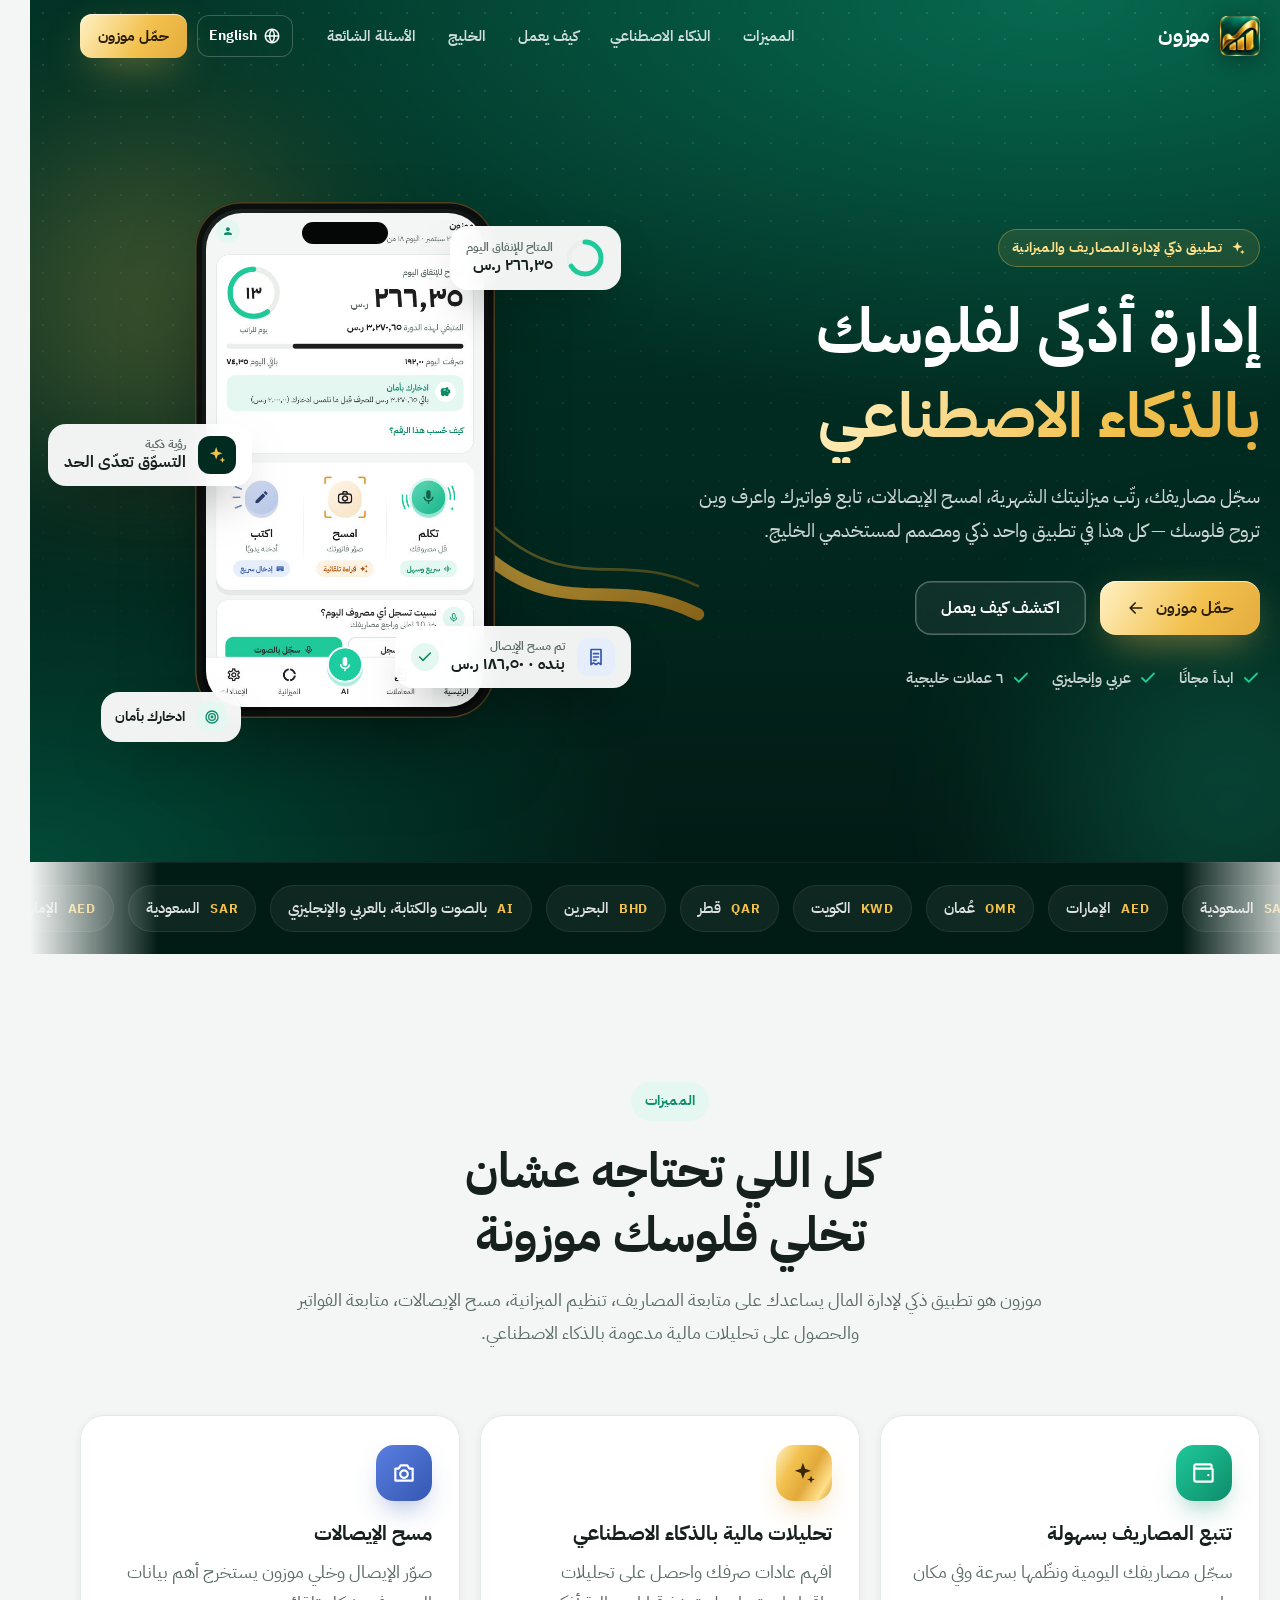
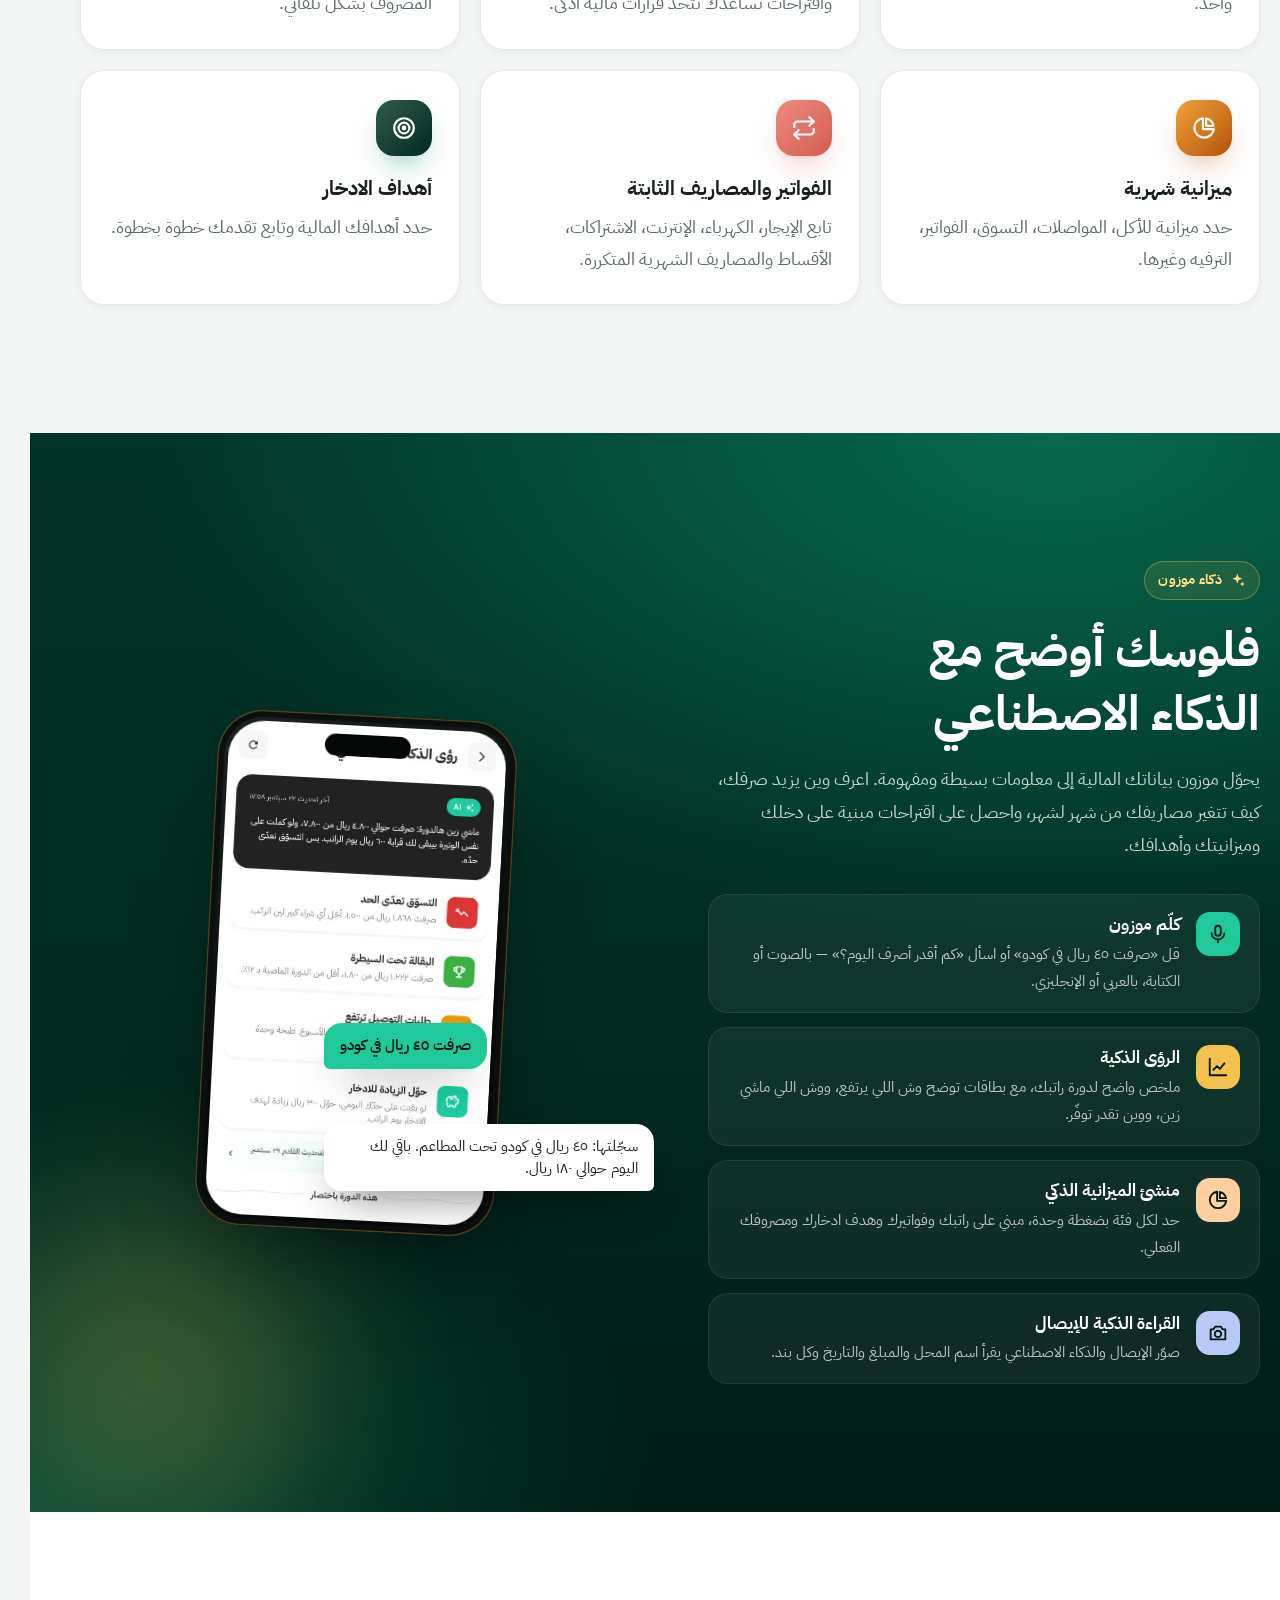
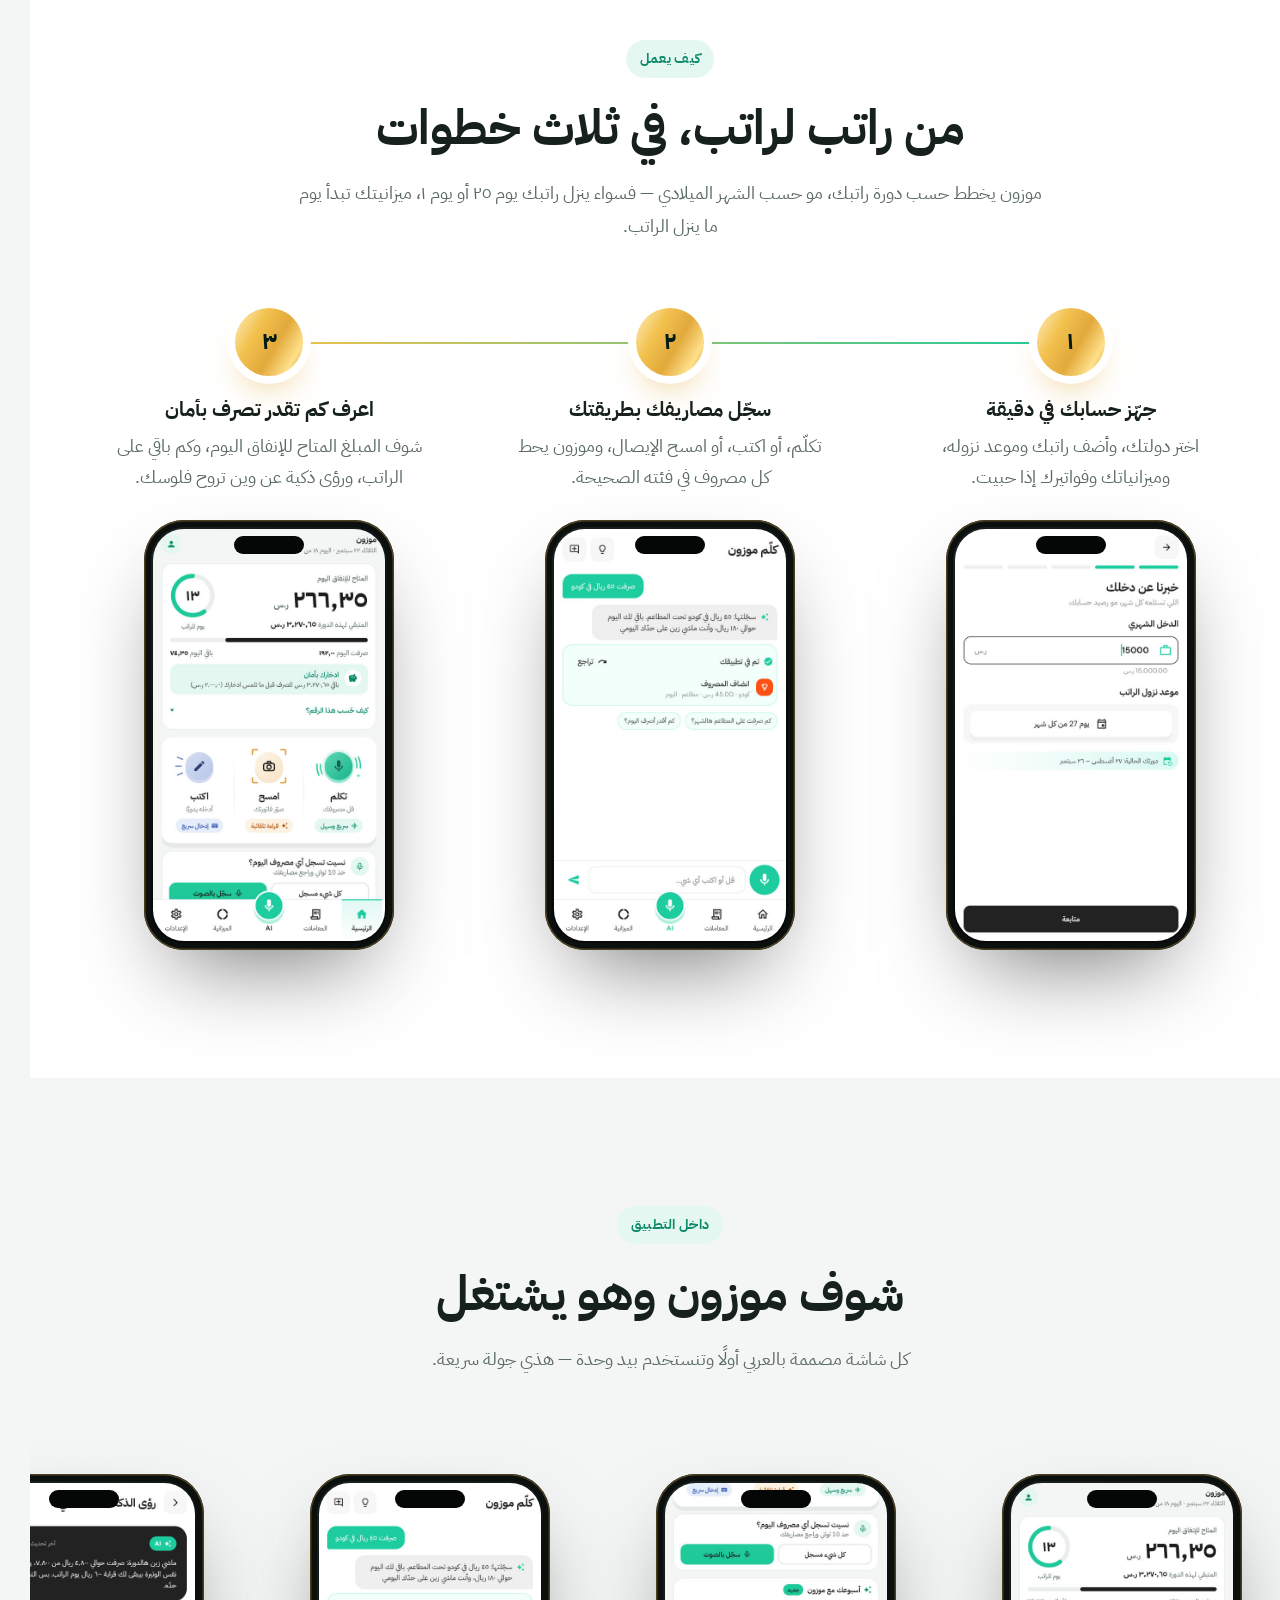
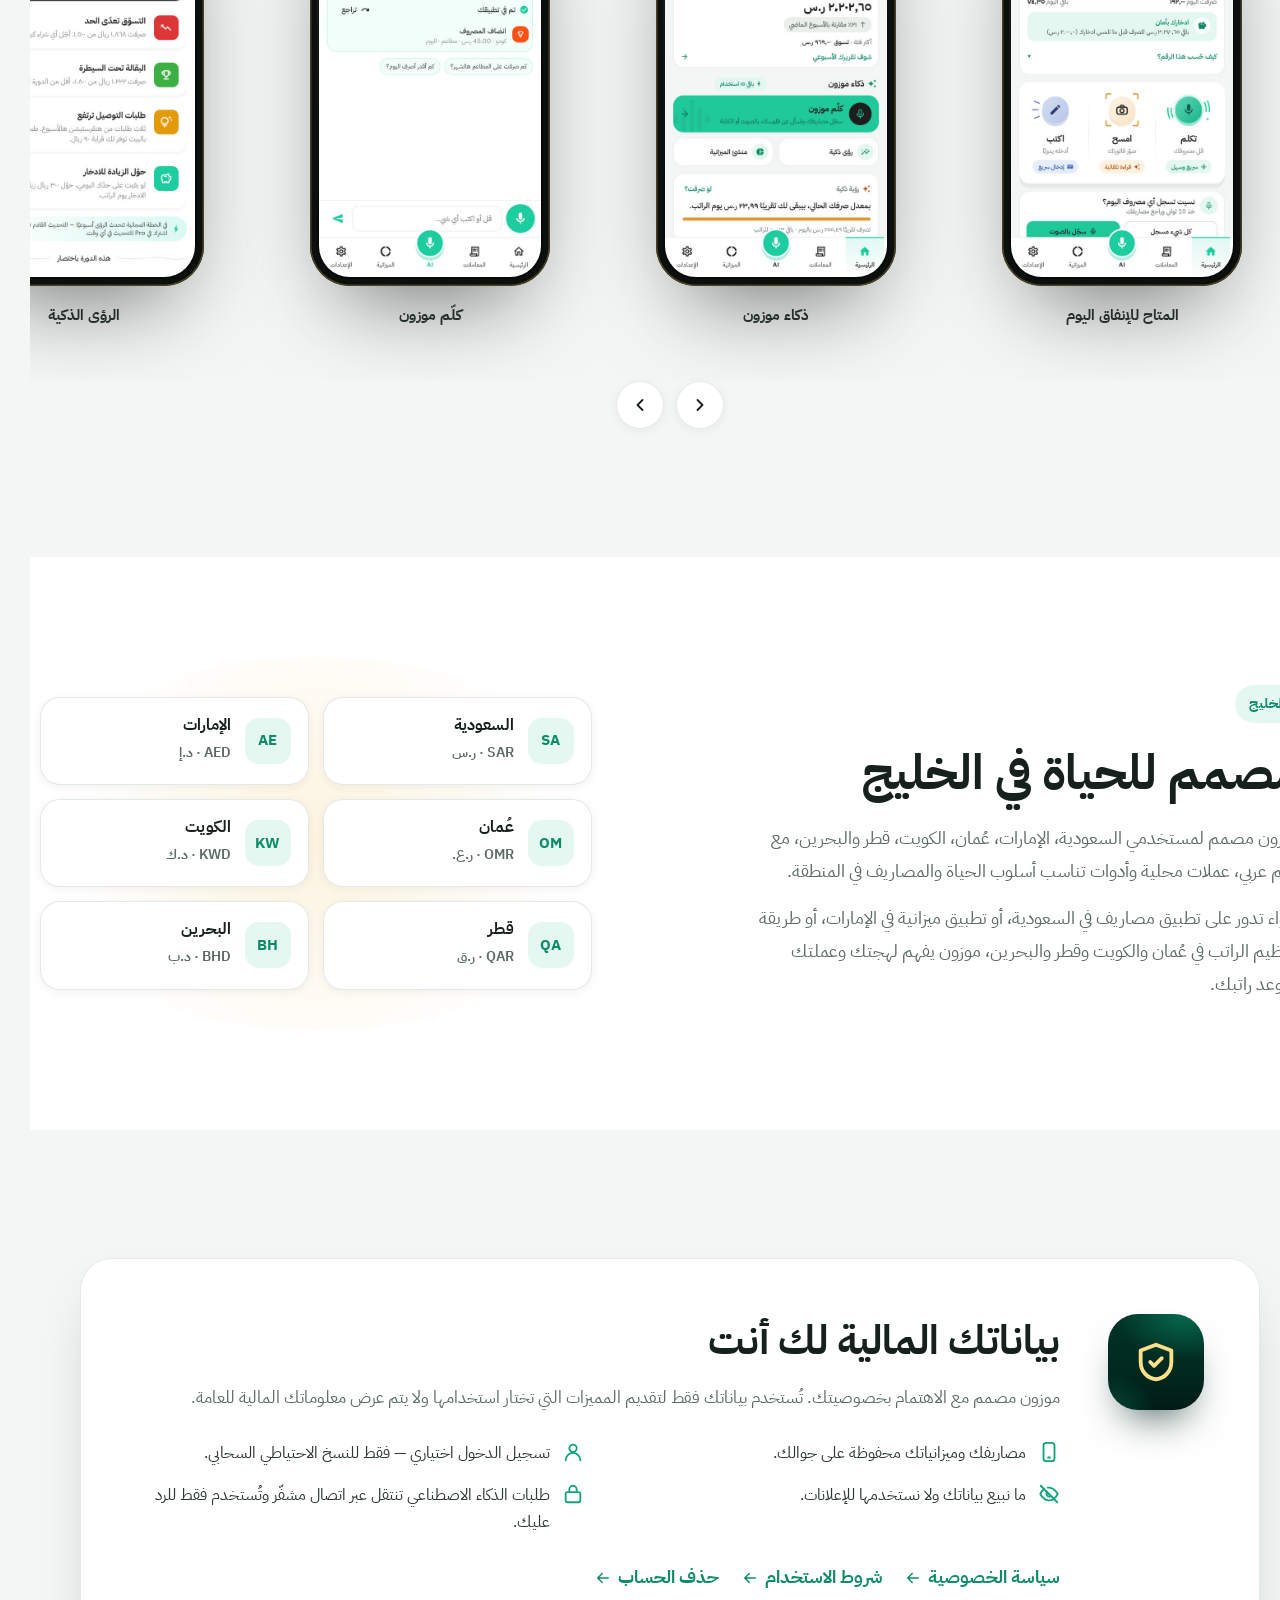
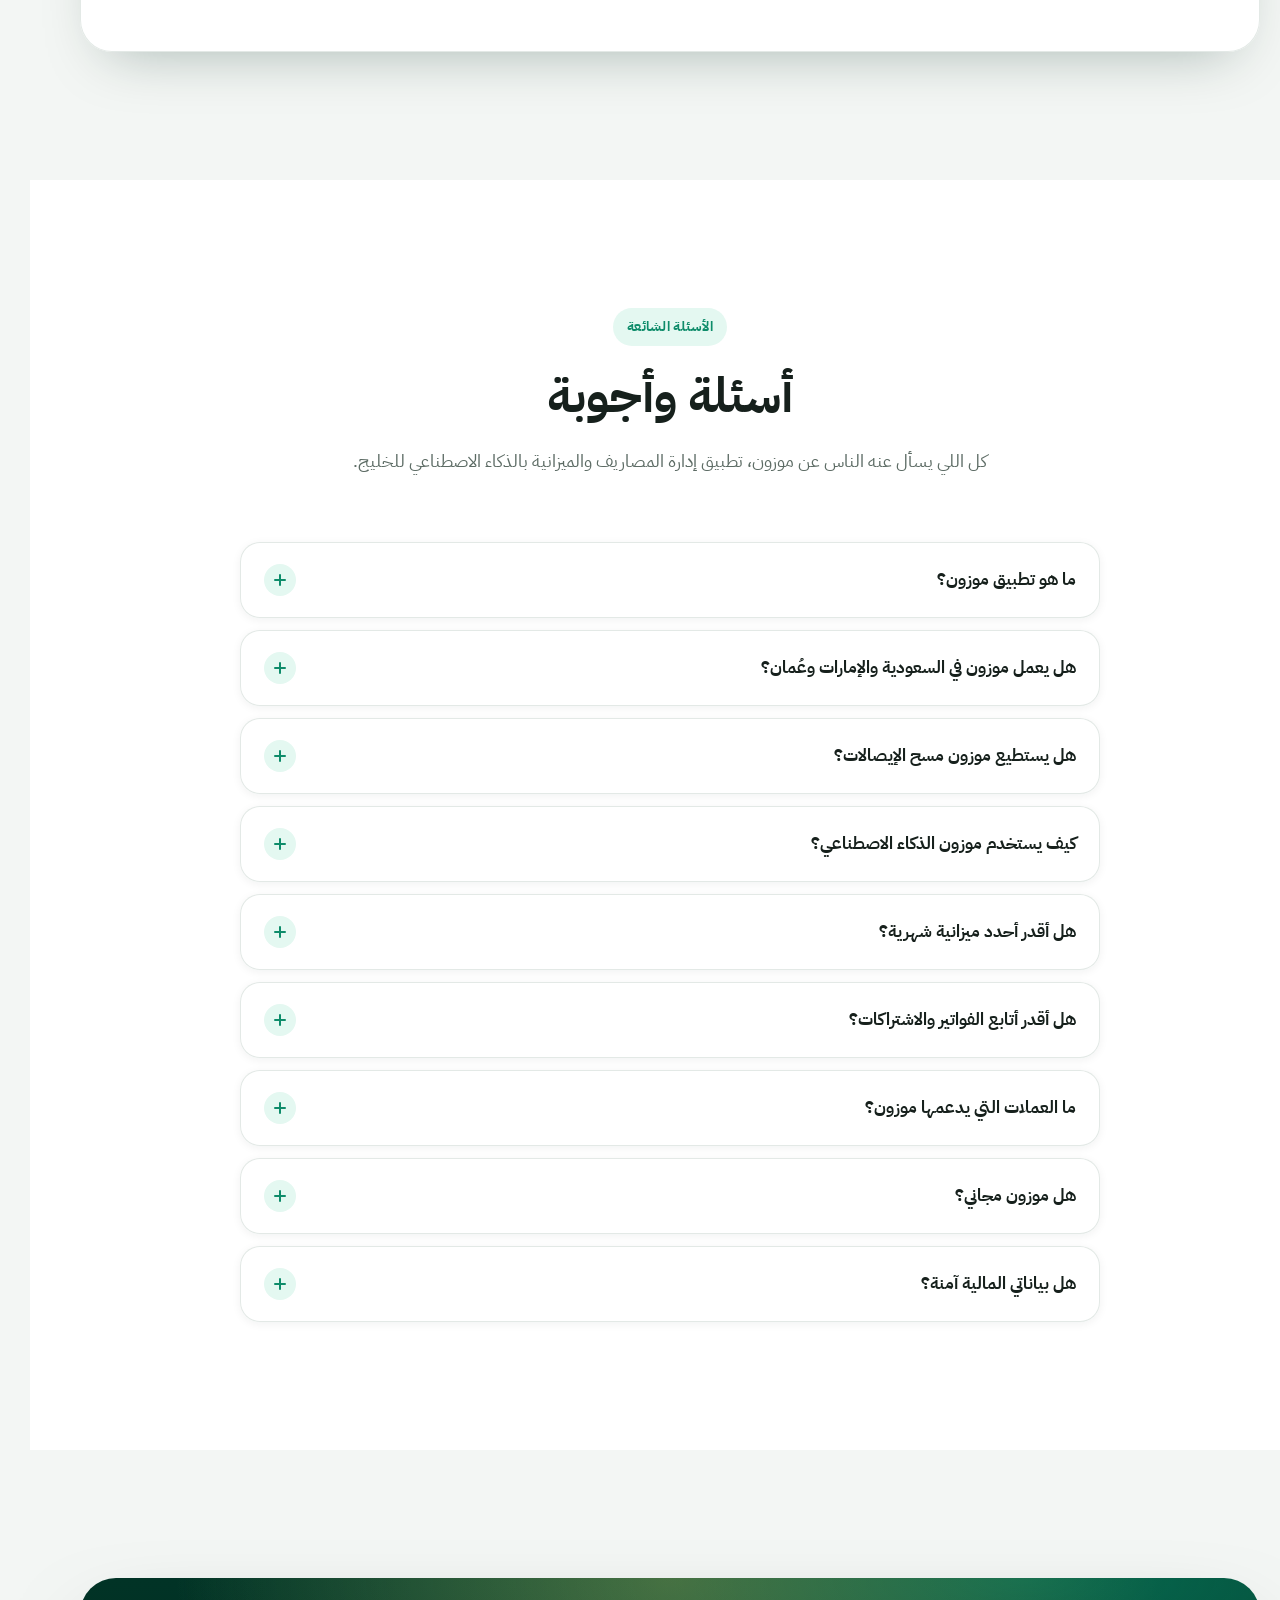
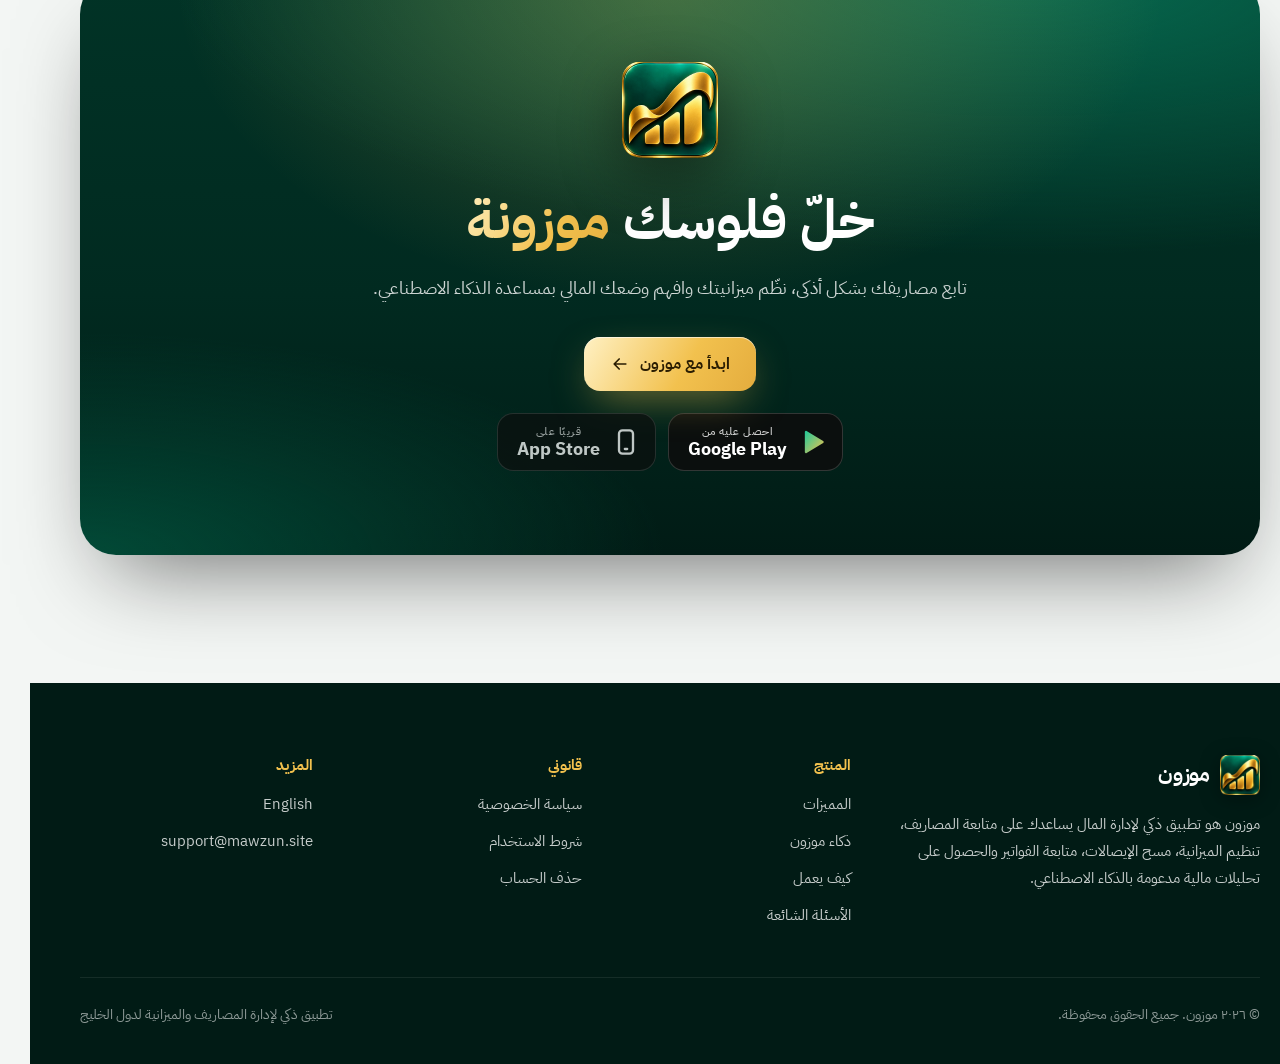
==== commit de4c4479: "Point the site at its real domain, mawzun.site Canonical links, hreflang alternates, Open Graph URLs" ====
--- a/ar/index.html
+++ b/ar/index.html
@@ -11,17 +11,17 @@
   <meta name="author" content="موزون">
   <meta name="application-name" content="موزون">
   <meta name="theme-color" content="#012a20">
-  <link rel="canonical" href="https://mowzoon.app/ar/">
-  <link rel="alternate" hreflang="ar" href="https://mowzoon.app/ar/">
-  <link rel="alternate" hreflang="en" href="https://mowzoon.app/en/">
-  <link rel="alternate" hreflang="x-default" href="https://mowzoon.app/">
+  <link rel="canonical" href="https://mawzun.site/ar/">
+  <link rel="alternate" hreflang="ar" href="https://mawzun.site/ar/">
+  <link rel="alternate" hreflang="en" href="https://mawzun.site/en/">
+  <link rel="alternate" hreflang="x-default" href="https://mawzun.site/">
 
   <meta property="og:type" content="website">
   <meta property="og:site_name" content="موزون">
   <meta property="og:title" content="موزون – إدارة أذكى لفلوسك بالذكاء الاصطناعي">
   <meta property="og:description" content="تابع مصاريفك، نظّم ميزانيتك، امسح الإيصالات وافهم فلوسك مع تطبيق ذكي مصمم لمستخدمي الخليج.">
-  <meta property="og:url" content="https://mowzoon.app/ar/">
-  <meta property="og:image" content="https://mowzoon.app/assets/img/og-ar.jpg">
+  <meta property="og:url" content="https://mawzun.site/ar/">
+  <meta property="og:image" content="https://mawzun.site/assets/img/og-ar.jpg">
   <meta property="og:image:width" content="1200">
   <meta property="og:image:height" content="630">
   <meta property="og:image:alt" content="موزون – إدارة أذكى لفلوسك بالذكاء الاصطناعي، على شاشتي جوال">
@@ -30,7 +30,7 @@
   <meta name="twitter:card" content="summary_large_image">
   <meta name="twitter:title" content="موزون – إدارة أذكى لفلوسك بالذكاء الاصطناعي">
   <meta name="twitter:description" content="تابع مصاريفك، نظّم ميزانيتك، امسح الإيصالات وافهم فلوسك مع تطبيق ذكي مصمم لمستخدمي الخليج.">
-  <meta name="twitter:image" content="https://mowzoon.app/assets/img/og-ar.jpg">
+  <meta name="twitter:image" content="https://mawzun.site/assets/img/og-ar.jpg">
 
   <link rel="icon" href="../favicon.ico" sizes="any">
   <link rel="icon" href="../favicon.png" type="image/png">
@@ -49,42 +49,42 @@
     "@graph": [
       {
         "@type": "Organization",
-        "@id": "https://mowzoon.app/#organization",
+        "@id": "https://mawzun.site/#organization",
         "name": "Mowzoon",
         "alternateName": "موزون",
-        "url": "https://mowzoon.app/",
+        "url": "https://mawzun.site/",
         "logo": {
           "@type": "ImageObject",
-          "url": "https://mowzoon.app/assets/img/logo-192.png",
+          "url": "https://mawzun.site/assets/img/logo-192.png",
           "width": 192,
           "height": 192
         },
-        "email": "support@mowzoon.app",
+        "email": "support@mawzun.site",
         "areaServed": ["SA", "AE", "OM", "KW", "QA", "BH"]
       },
       {
         "@type": "WebSite",
-        "@id": "https://mowzoon.app/#website",
-        "url": "https://mowzoon.app/",
+        "@id": "https://mawzun.site/#website",
+        "url": "https://mawzun.site/",
         "name": "Mowzoon",
         "alternateName": "موزون",
         "inLanguage": ["ar", "en"],
-        "publisher": { "@id": "https://mowzoon.app/#organization" }
+        "publisher": { "@id": "https://mawzun.site/#organization" }
       },
       {
         "@type": "WebPage",
-        "@id": "https://mowzoon.app/ar/#webpage",
-        "url": "https://mowzoon.app/ar/",
+        "@id": "https://mawzun.site/ar/#webpage",
+        "url": "https://mawzun.site/ar/",
         "name": "موزون – إدارة المصاريف والميزانية بالذكاء الاصطناعي",
         "description": "تابع مصاريفك، رتّب ميزانيتك، امسح الإيصالات، أدر فواتيرك واحصل على تحليلات مالية ذكية مع موزون، المصمم لمستخدمي الخليج.",
         "inLanguage": "ar",
-        "isPartOf": { "@id": "https://mowzoon.app/#website" },
-        "about": { "@id": "https://mowzoon.app/#app" },
-        "primaryImageOfPage": { "@type": "ImageObject", "url": "https://mowzoon.app/assets/img/og-ar.jpg" }
+        "isPartOf": { "@id": "https://mawzun.site/#website" },
+        "about": { "@id": "https://mawzun.site/#app" },
+        "primaryImageOfPage": { "@type": "ImageObject", "url": "https://mawzun.site/assets/img/og-ar.jpg" }
       },
       {
         "@type": "MobileApplication",
-        "@id": "https://mowzoon.app/#app",
+        "@id": "https://mawzun.site/#app",
         "name": "موزون",
         "alternateName": ["Mowzoon", "موزون - إدارة المصاريف والميزانية بالذكاء الاصطناعي"],
         "description": "موزون هو تطبيق ذكي لإدارة المال يساعدك على متابعة المصاريف، تنظيم الميزانية، مسح الإيصالات، متابعة الفواتير والحصول على تحليلات مالية مدعومة بالذكاء الاصطناعي.",
@@ -93,17 +93,17 @@
         "operatingSystem": "Android",
         "inLanguage": ["ar", "en"],
         "countriesSupported": ["SA", "AE", "OM", "KW", "QA", "BH"],
-        "url": "https://mowzoon.app/ar/",
-        "downloadUrl": "https://play.google.com/store/apps/details?id=com.mowzoon.app",
-        "installUrl": "https://play.google.com/store/apps/details?id=com.mowzoon.app",
-        "image": "https://mowzoon.app/assets/img/logo-192.png",
+        "url": "https://mawzun.site/ar/",
+        "downloadUrl": "https://play.google.com/store/apps/details?id=com.mawzun.site",
+        "installUrl": "https://play.google.com/store/apps/details?id=com.mawzun.site",
+        "image": "https://mawzun.site/assets/img/logo-192.png",
         "screenshot": [
-          "https://mowzoon.app/assets/img/screens/ar/home.jpg",
-          "https://mowzoon.app/assets/img/screens/ar/talk_conversation.jpg",
-          "https://mowzoon.app/assets/img/screens/ar/ai_insights.jpg",
-          "https://mowzoon.app/assets/img/screens/ar/budget.jpg",
-          "https://mowzoon.app/assets/img/screens/ar/budget_builder_plan.jpg",
-          "https://mowzoon.app/assets/img/screens/ar/recurring_bills.jpg"
+          "https://mawzun.site/assets/img/screens/ar/home.jpg",
+          "https://mawzun.site/assets/img/screens/ar/talk_conversation.jpg",
+          "https://mawzun.site/assets/img/screens/ar/ai_insights.jpg",
+          "https://mawzun.site/assets/img/screens/ar/budget.jpg",
+          "https://mawzun.site/assets/img/screens/ar/budget_builder_plan.jpg",
+          "https://mawzun.site/assets/img/screens/ar/recurring_bills.jpg"
         ],
         "featureList": [
           "تتبع المصاريف بسهولة",
@@ -124,13 +124,13 @@
           "category": "free",
           "description": "خطة مجانية، مع اشتراك اختياري في موزون برو"
         },
-        "publisher": { "@id": "https://mowzoon.app/#organization" },
-        "privacyPolicy": "https://mowzoon.app/ar/privacy-policy/",
-        "termsOfService": "https://mowzoon.app/ar/terms-of-use/"
+        "publisher": { "@id": "https://mawzun.site/#organization" },
+        "privacyPolicy": "https://mawzun.site/ar/privacy-policy/",
+        "termsOfService": "https://mawzun.site/ar/terms-of-use/"
       },
       {
         "@type": "FAQPage",
-        "@id": "https://mowzoon.app/ar/#faq",
+        "@id": "https://mawzun.site/ar/#faq",
         "inLanguage": "ar",
         "mainEntity": [
           {
@@ -564,9 +564,9 @@
           <img src="../assets/img/logo-192.png" width="96" height="96" alt="شعار موزون" loading="lazy">
           <h2 id="cta-title">خلّ فلوسك <span class="gold-text">موزونة</span></h2>
           <p>تابع مصاريفك بشكل أذكى، نظّم ميزانيتك وافهم وضعك المالي بمساعدة الذكاء الاصطناعي.</p>
-          <a class="btn btn--gold" href="https://play.google.com/store/apps/details?id=com.mowzoon.app" rel="noopener">ابدأ مع موزون<svg aria-hidden="true" style="transform:scaleX(-1)"><use href="#i-arrow"/></svg></a>
+          <a class="btn btn--gold" href="https://play.google.com/store/apps/details?id=com.mawzun.site" rel="noopener">ابدأ مع موزون<svg aria-hidden="true" style="transform:scaleX(-1)"><use href="#i-arrow"/></svg></a>
           <div class="store-badges">
-            <a class="store-badge" href="https://play.google.com/store/apps/details?id=com.mowzoon.app" rel="noopener" aria-label="حمّل موزون من Google Play">
+            <a class="store-badge" href="https://play.google.com/store/apps/details?id=com.mawzun.site" rel="noopener" aria-label="حمّل موزون من Google Play">
               <svg aria-hidden="true"><use href="#i-play"/></svg>
               <span><small>احصل عليه من</small><strong>Google Play</strong></span>
             </a>
@@ -608,7 +608,7 @@
           <h2 id="footer-more">المزيد</h2>
           <ul>
             <li><a href="../en/" hreflang="en" lang="en" data-lang="en">English</a></li>
-            <li><a href="mailto:support@mowzoon.app" dir="ltr">support@mowzoon.app</a></li>
+            <li><a href="mailto:support@mawzun.site" dir="ltr">support@mawzun.site</a></li>
           </ul>
         </nav>
       </div>
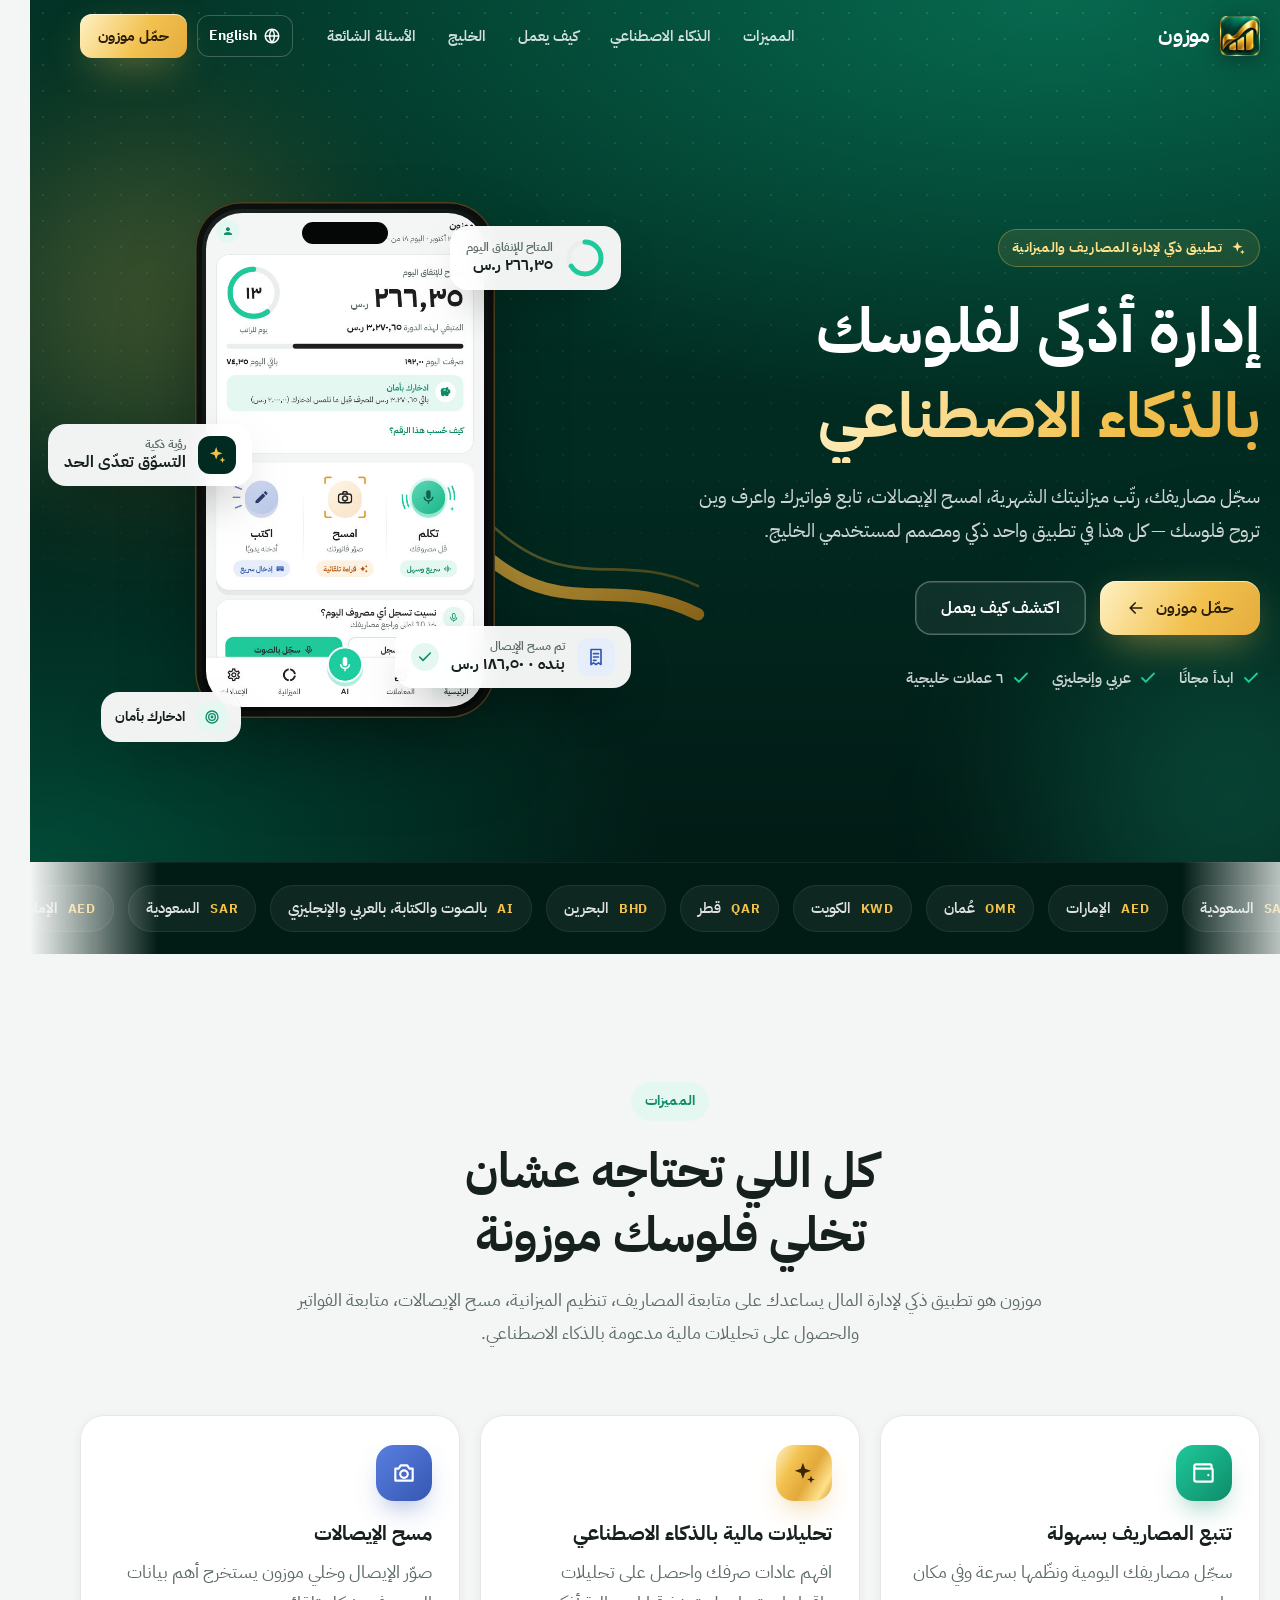
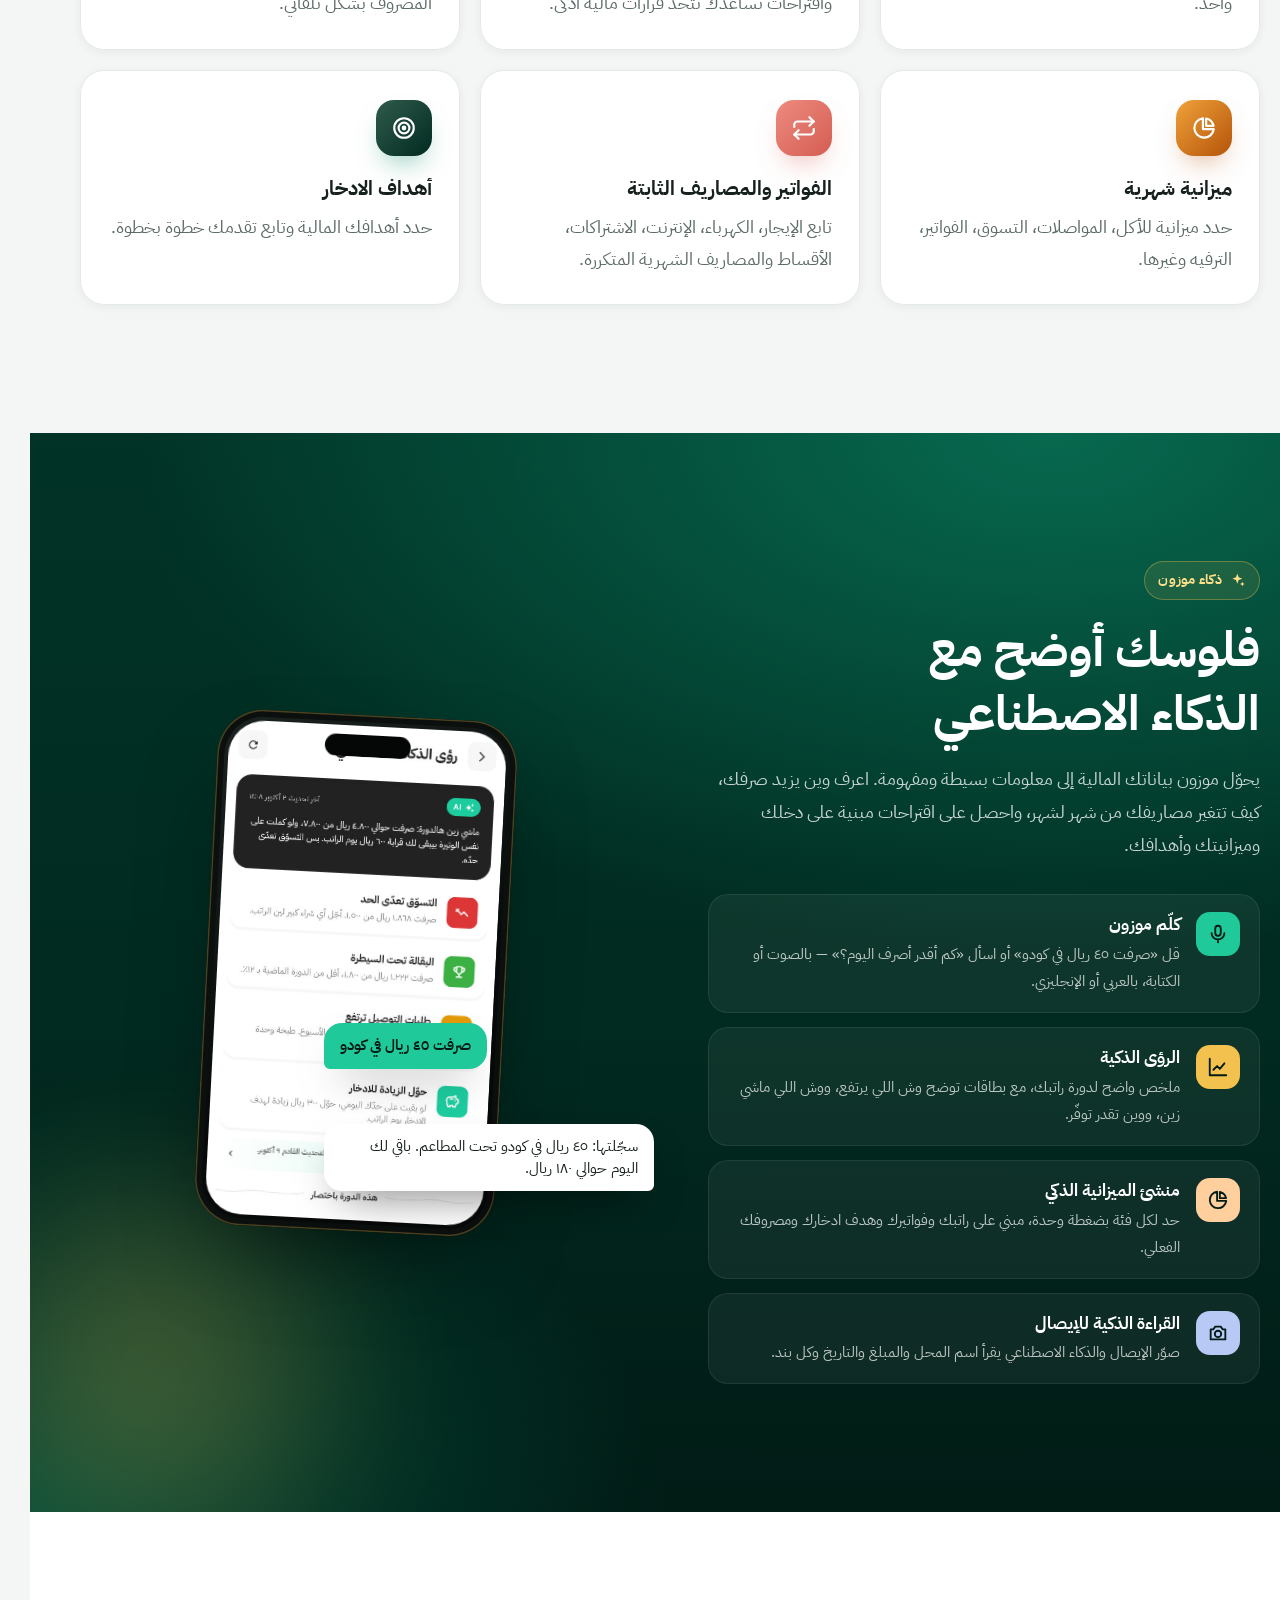
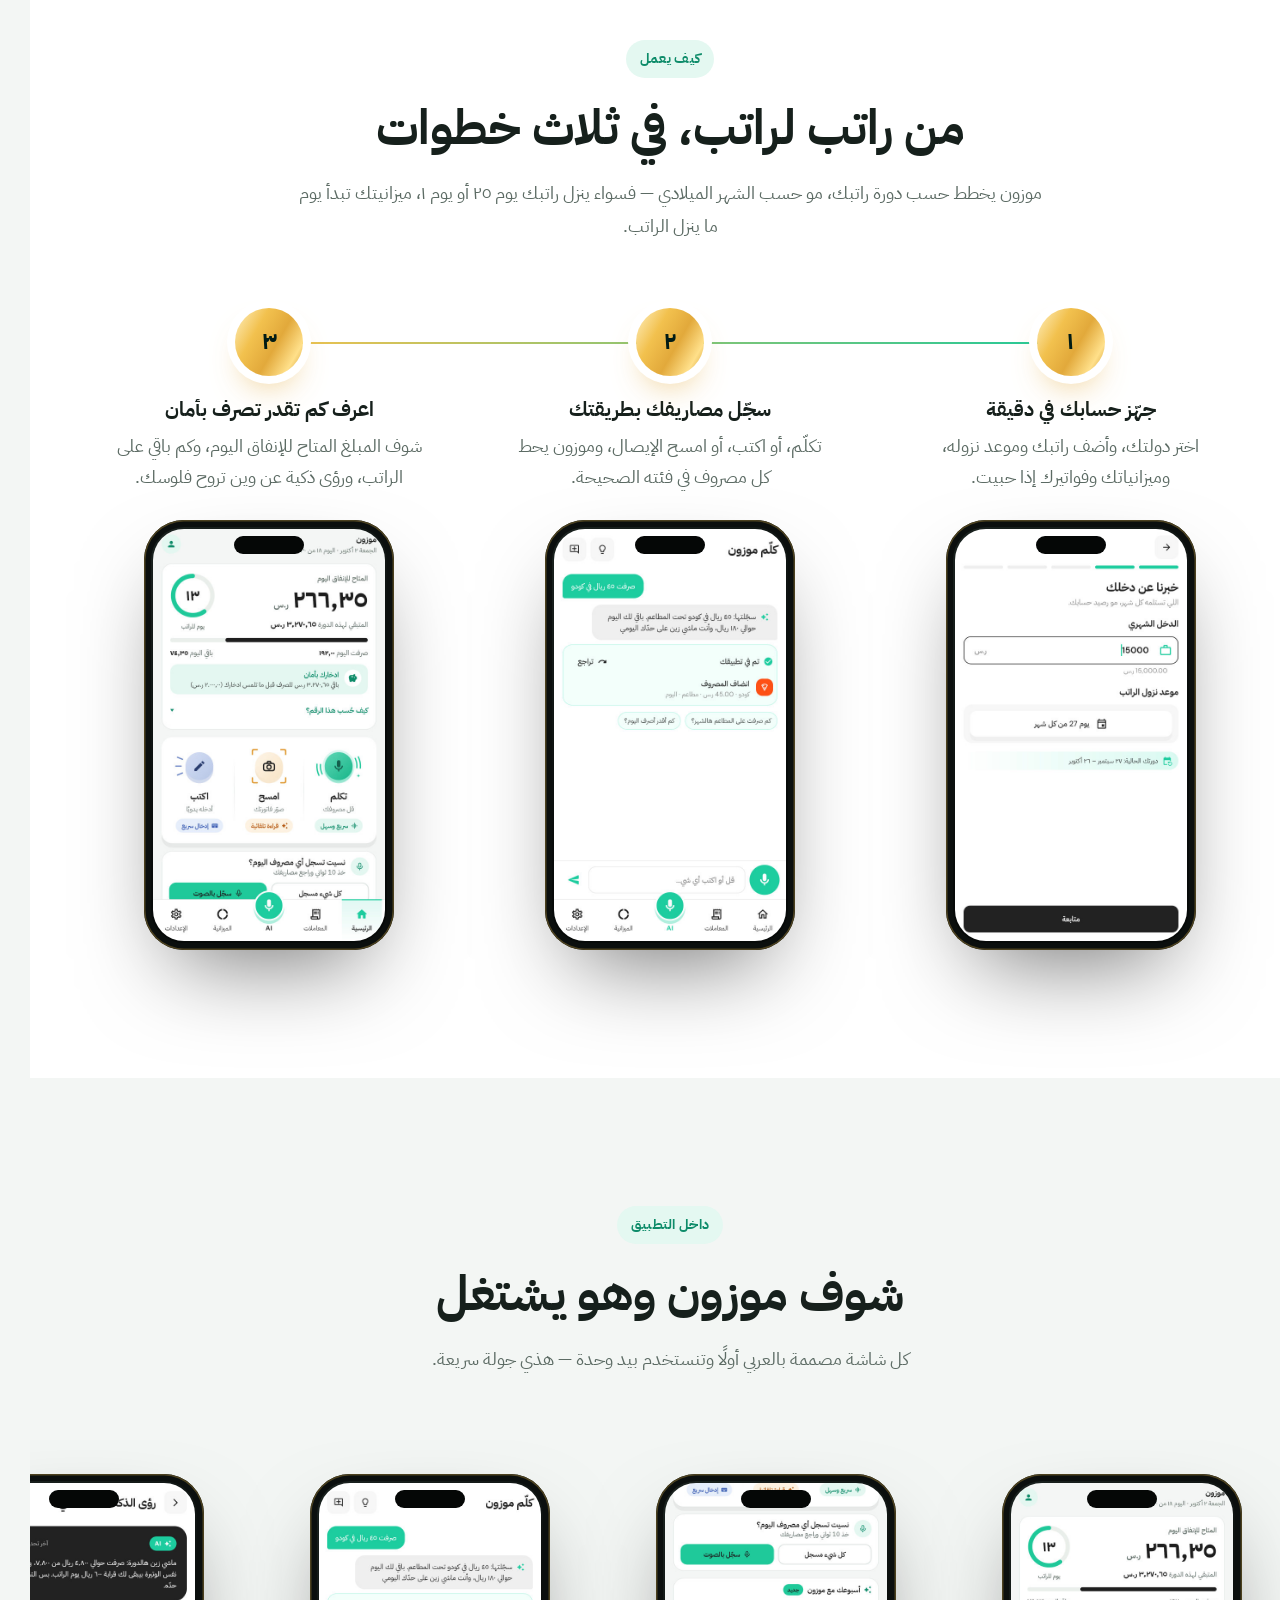
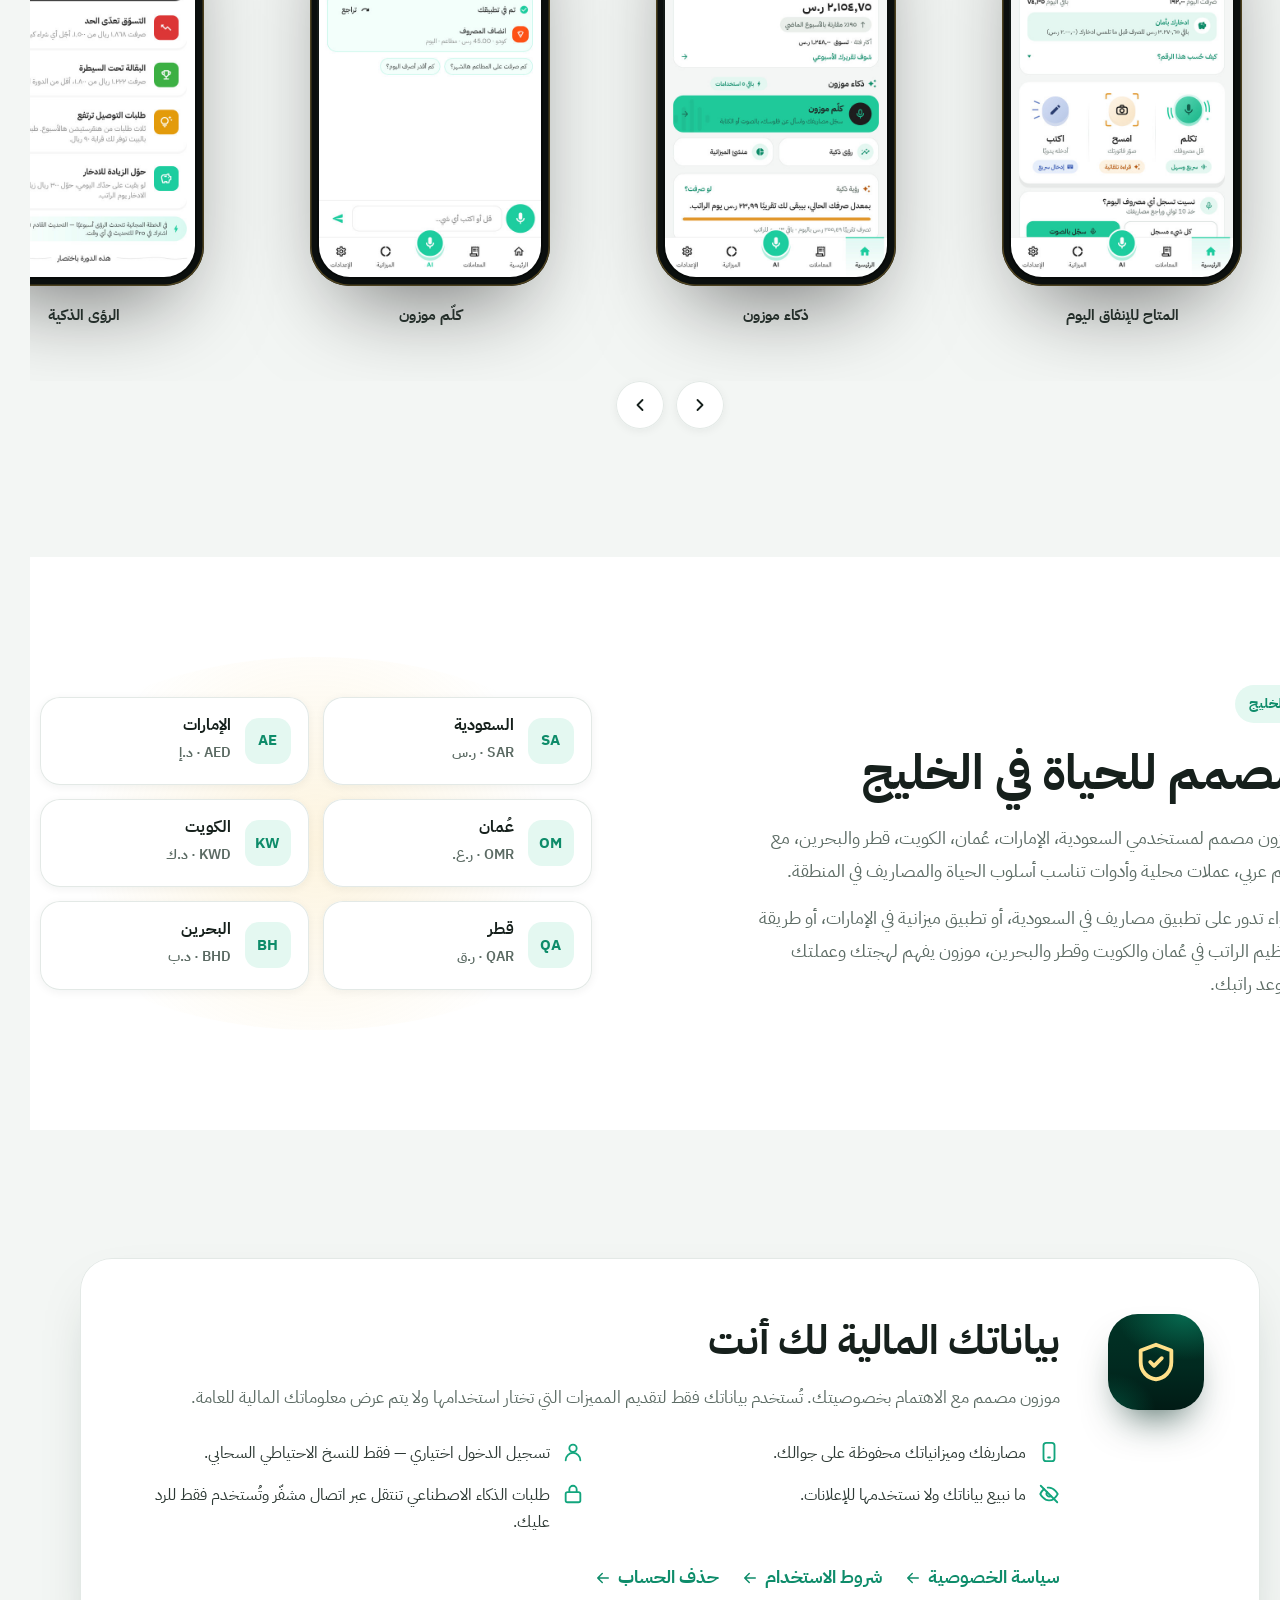
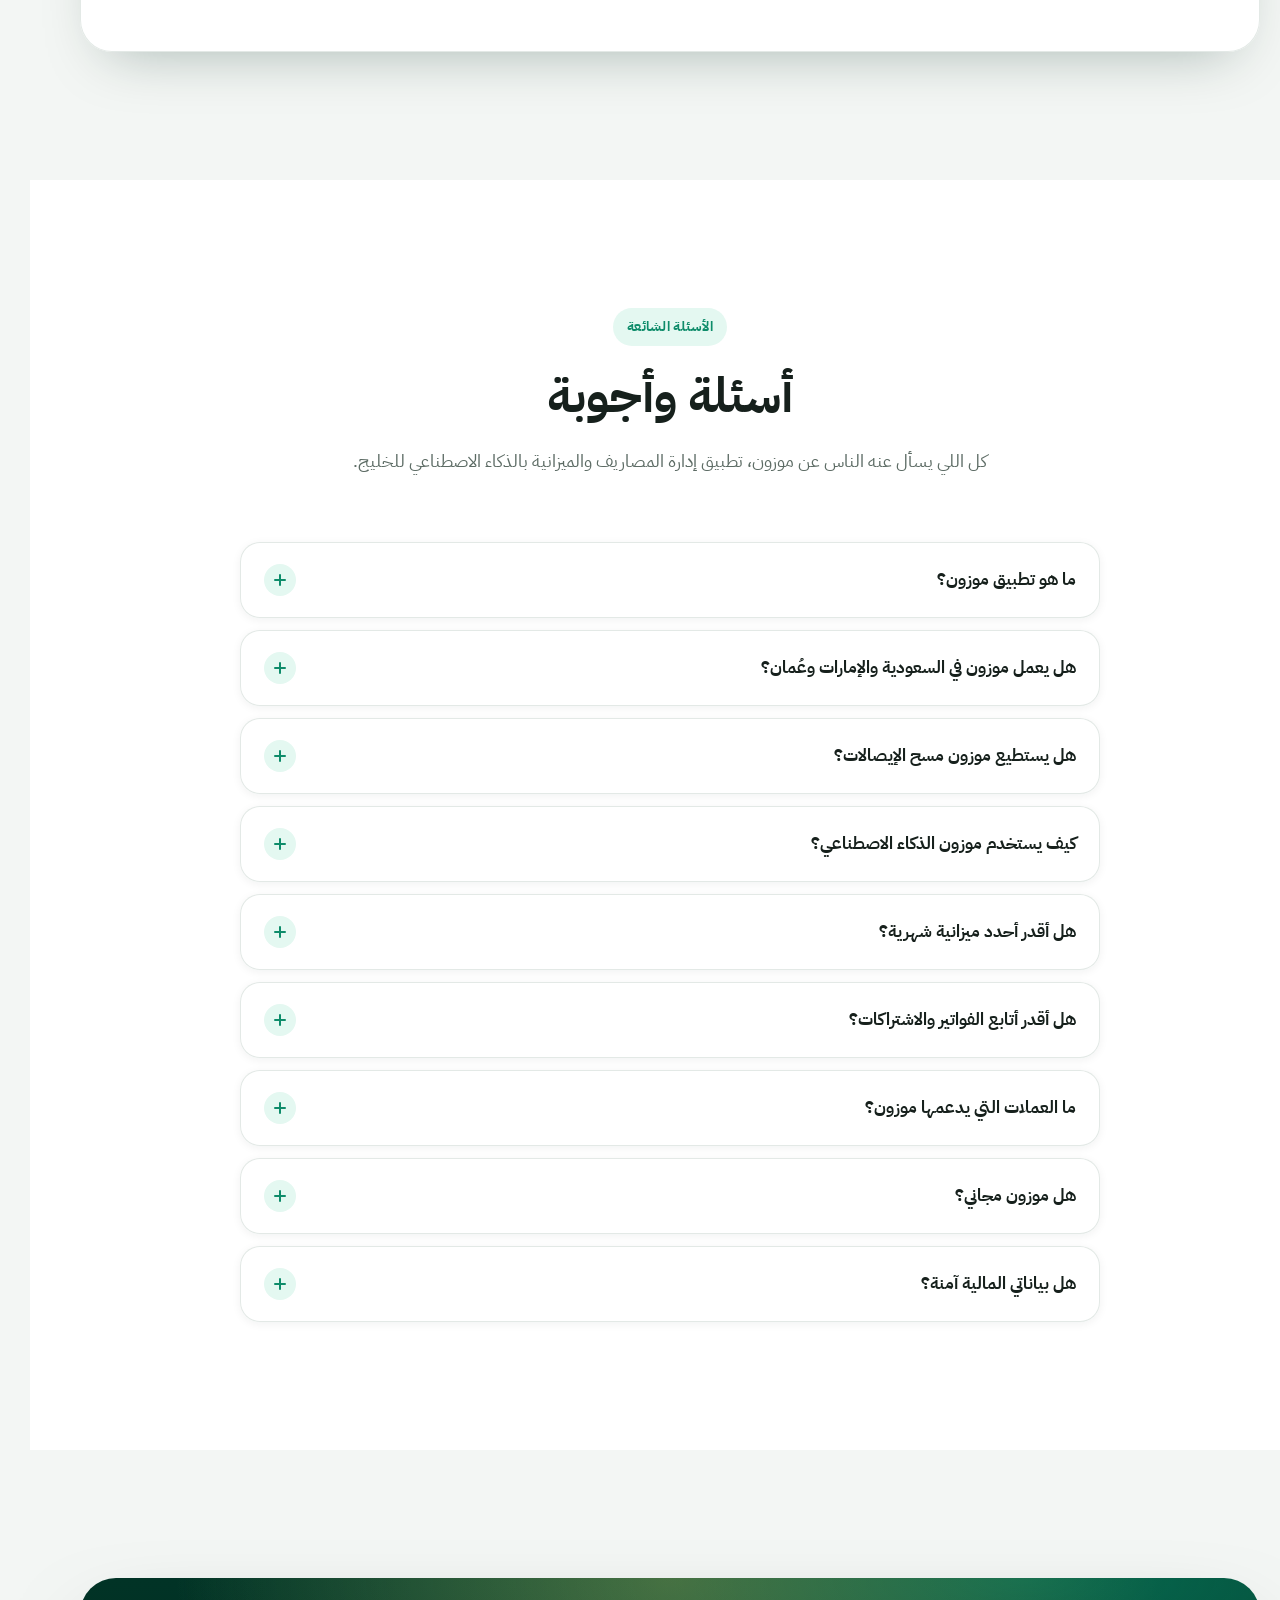
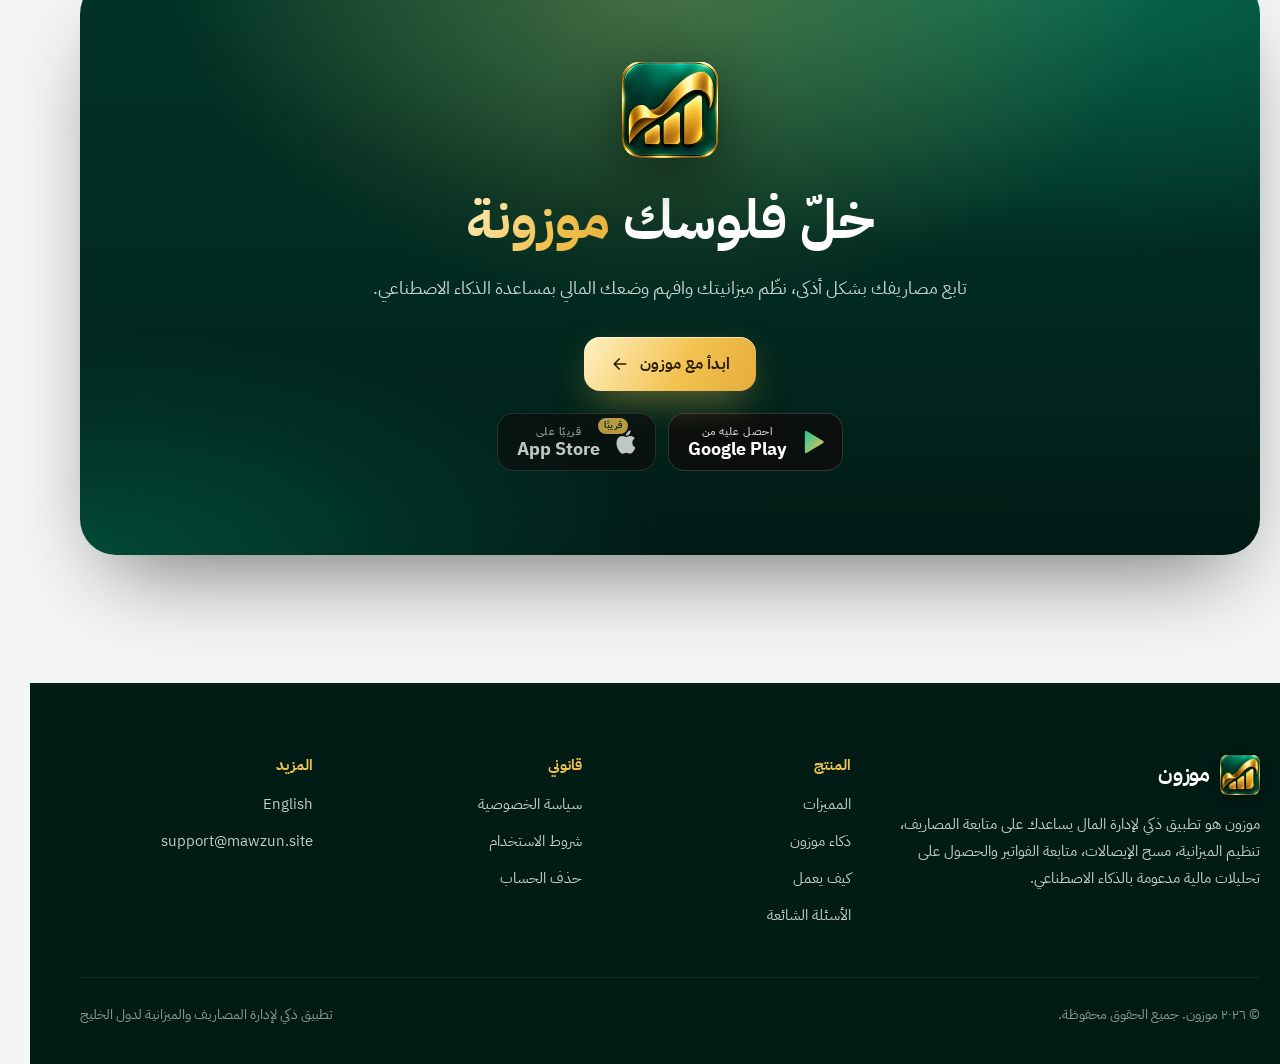
==== commit b2b89ae6: "Play link, a 5-action AI allowance, and one link for every phone - Google Play buttons and structure" ====
--- a/ar/index.html
+++ b/ar/index.html
@@ -94,8 +94,8 @@
         "inLanguage": ["ar", "en"],
         "countriesSupported": ["SA", "AE", "OM", "KW", "QA", "BH"],
         "url": "https://mawzun.site/ar/",
-        "downloadUrl": "https://play.google.com/store/apps/details?id=com.mawzun.site",
-        "installUrl": "https://play.google.com/store/apps/details?id=com.mawzun.site",
+        "downloadUrl": "https://play.google.com/store/apps/details?id=app.mowzoon",
+        "installUrl": "https://play.google.com/store/apps/details?id=app.mowzoon",
         "image": "https://mawzun.site/assets/img/logo-192.png",
         "screenshot": [
           "https://mawzun.site/assets/img/screens/ar/home.jpg",
@@ -171,7 +171,7 @@
           {
             "@type": "Question",
             "name": "هل موزون مجاني؟",
-            "acceptedAnswer": { "@type": "Answer", "text": "نعم. الخطة المجانية فيها تتبّع المصاريف والميزانيات، و١٠ عمليات مسح للإيصالات و١٥ استخدامًا للذكاء الاصطناعي في الشهر، وحتى ٣ فواتير متكررة. واشتراك موزون برو الشهري أو السنوي يضيف مسحًا وفواتير بلا حدود، واستخدامًا موسّعًا للذكاء الاصطناعي، ونسخًا احتياطيًا سحابيًا. ويظهر لك السعر بعملتك المحلية في Google Play." }
+            "acceptedAnswer": { "@type": "Answer", "text": "نعم. الخطة المجانية فيها تتبّع المصاريف والميزانيات، و١٠ عمليات مسح للإيصالات و٥ استخدامات للذكاء الاصطناعي في الشهر، وحتى ٣ فواتير متكررة. واشتراك موزون برو الشهري أو السنوي يضيف مسحًا وفواتير بلا حدود، واستخدامًا موسّعًا للذكاء الاصطناعي، ونسخًا احتياطيًا سحابيًا. ويظهر لك السعر بعملتك المحلية في Google Play." }
           },
           {
             "@type": "Question",
@@ -199,6 +199,7 @@
       <symbol id="i-repeat" viewBox="0 0 24 24"><g fill="none" stroke="currentColor" stroke-width="2" stroke-linecap="round" stroke-linejoin="round"><path d="m17 2 4 4-4 4"/><path d="M3 11V9a3 3 0 0 1 3-3h15"/><path d="m7 22-4-4 4-4"/><path d="M21 13v2a3 3 0 0 1-3 3H3"/></g></symbol>
       <symbol id="i-target" viewBox="0 0 24 24"><g fill="none" stroke="currentColor" stroke-width="2"><circle cx="12" cy="12" r="9"/><circle cx="12" cy="12" r="5"/><circle cx="12" cy="12" r="1.2" fill="currentColor"/></g></symbol>
       <symbol id="i-shield" viewBox="0 0 24 24"><g fill="none" stroke="currentColor" stroke-width="2" stroke-linecap="round" stroke-linejoin="round"><path d="M12 3 20 6v6c0 5-3.5 8.5-8 9-4.5-.5-8-4-8-9V6z"/><path d="m9 12 2 2 4-4"/></g></symbol>
+      <symbol id="i-apple" viewBox="0 0 24 24"><path fill="currentColor" d="M18.71 19.5c-.83 1.24-1.71 2.45-3.05 2.47-1.34.03-1.77-.79-3.29-.79-1.53 0-2 .77-3.27.82-1.31.05-2.3-1.32-3.14-2.53C4.25 17 2.94 12.45 4.7 9.39c.87-1.52 2.43-2.48 4.12-2.51 1.28-.02 2.5.87 3.29.87.78 0 2.26-1.07 3.81-.91.65.03 2.47.26 3.64 1.98-.09.06-2.17 1.28-2.15 3.81.03 3.02 2.65 4.03 2.68 4.04-.03.07-.42 1.44-1.38 2.83M13 3.5c.73-.83 1.94-1.46 2.94-1.5.13 1.17-.34 2.35-1.04 3.19-.69.85-1.83 1.51-2.95 1.42-.15-1.15.41-2.35 1.05-3.11z"/></symbol>
       <symbol id="i-phone" viewBox="0 0 24 24"><g fill="none" stroke="currentColor" stroke-width="2" stroke-linecap="round"><rect x="6" y="2" width="12" height="20" rx="3"/><path d="M11 18h2"/></g></symbol>
       <symbol id="i-user" viewBox="0 0 24 24"><g fill="none" stroke="currentColor" stroke-width="2" stroke-linecap="round"><circle cx="12" cy="8" r="4"/><path d="M4 21a8 8 0 0 1 16 0"/></g></symbol>
       <symbol id="i-eye-off" viewBox="0 0 24 24"><g fill="none" stroke="currentColor" stroke-width="2" stroke-linecap="round" stroke-linejoin="round"><path d="m3 3 18 18"/><path d="M10.6 5.1A10 10 0 0 1 12 5c6 0 9.5 7 9.5 7a17 17 0 0 1-3.2 4.2M6.6 6.6A17 17 0 0 0 2.5 12S6 19 12 19a9.6 9.6 0 0 0 5.4-1.6"/><path d="M9.9 9.9a3 3 0 0 0 4.2 4.2"/></g></symbol>
@@ -547,7 +548,7 @@
           </details>
           <details data-reveal>
             <summary><h3>هل موزون مجاني؟</h3><span class="plus" aria-hidden="true"></span></summary>
-            <div class="answer"><p>نعم. الخطة المجانية فيها تتبّع المصاريف والميزانيات، و١٠ عمليات مسح للإيصالات و١٥ استخدامًا للذكاء الاصطناعي في الشهر، وحتى ٣ فواتير متكررة. واشتراك موزون برو الشهري أو السنوي يضيف مسحًا وفواتير بلا حدود، واستخدامًا موسّعًا للذكاء الاصطناعي، ونسخًا احتياطيًا سحابيًا. ويظهر لك السعر بعملتك المحلية في Google Play.</p></div>
+            <div class="answer"><p>نعم. الخطة المجانية فيها تتبّع المصاريف والميزانيات، و١٠ عمليات مسح للإيصالات و٥ استخدامات للذكاء الاصطناعي في الشهر، وحتى ٣ فواتير متكررة. واشتراك موزون برو الشهري أو السنوي يضيف مسحًا وفواتير بلا حدود، واستخدامًا موسّعًا للذكاء الاصطناعي، ونسخًا احتياطيًا سحابيًا. ويظهر لك السعر بعملتك المحلية في Google Play.</p></div>
           </details>
           <details data-reveal>
             <summary><h3>هل بياناتي المالية آمنة؟</h3><span class="plus" aria-hidden="true"></span></summary>
@@ -564,14 +565,17 @@
           <img src="../assets/img/logo-192.png" width="96" height="96" alt="شعار موزون" loading="lazy">
           <h2 id="cta-title">خلّ فلوسك <span class="gold-text">موزونة</span></h2>
           <p>تابع مصاريفك بشكل أذكى، نظّم ميزانيتك وافهم وضعك المالي بمساعدة الذكاء الاصطناعي.</p>
-          <a class="btn btn--gold" href="https://play.google.com/store/apps/details?id=com.mawzun.site" rel="noopener">ابدأ مع موزون<svg aria-hidden="true" style="transform:scaleX(-1)"><use href="#i-arrow"/></svg></a>
+          <a class="btn btn--gold" href="https://play.google.com/store/apps/details?id=app.mowzoon" rel="noopener">ابدأ مع موزون<svg aria-hidden="true" style="transform:scaleX(-1)"><use href="#i-arrow"/></svg></a>
           <div class="store-badges">
-            <a class="store-badge" href="https://play.google.com/store/apps/details?id=com.mawzun.site" rel="noopener" aria-label="حمّل موزون من Google Play">
+            <a class="store-badge" href="https://play.google.com/store/apps/details?id=app.mowzoon" rel="noopener" aria-label="حمّل موزون من Google Play">
               <svg aria-hidden="true"><use href="#i-play"/></svg>
               <span><small>احصل عليه من</small><strong>Google Play</strong></span>
             </a>
             <span class="store-badge store-badge--soon" aria-label="نسخة App Store قريبًا">
-              <svg aria-hidden="true" style="color:#fff"><use href="#i-phone"/></svg>
+              <span class="store-badge__icon">
+                <svg aria-hidden="true" style="color:#fff"><use href="#i-apple"/></svg>
+                <span class="store-badge__tag" aria-hidden="true">قريبًا</span>
+              </span>
               <span><small>قريبًا على</small><strong>App Store</strong></span>
             </span>
           </div>
--- a/assets/css/main.css
+++ b/assets/css/main.css
@@ -352,6 +352,29 @@
   transform: none;
 }
 
+/* The icon of a store that isn't live yet, with a "Soon" tag on its corner. */
+.store-badge__icon {
+  position: relative;
+  display: inline-flex;
+  flex: none;
+}
+
+.store-badge__tag {
+  position: absolute;
+  top: -10px;
+  inset-inline-end: -14px;
+  padding: 1px 6px;
+  border-radius: 999px;
+  background: #f2c14e;
+  color: #012a20;
+  font-size: 9px;
+  font-weight: 800;
+  line-height: 1.5;
+  letter-spacing: 0.02em;
+  white-space: nowrap;
+  box-shadow: 0 0 0 2px #0b0f0e;
+}
+
 .chip {
   display: inline-flex;
   align-items: center;
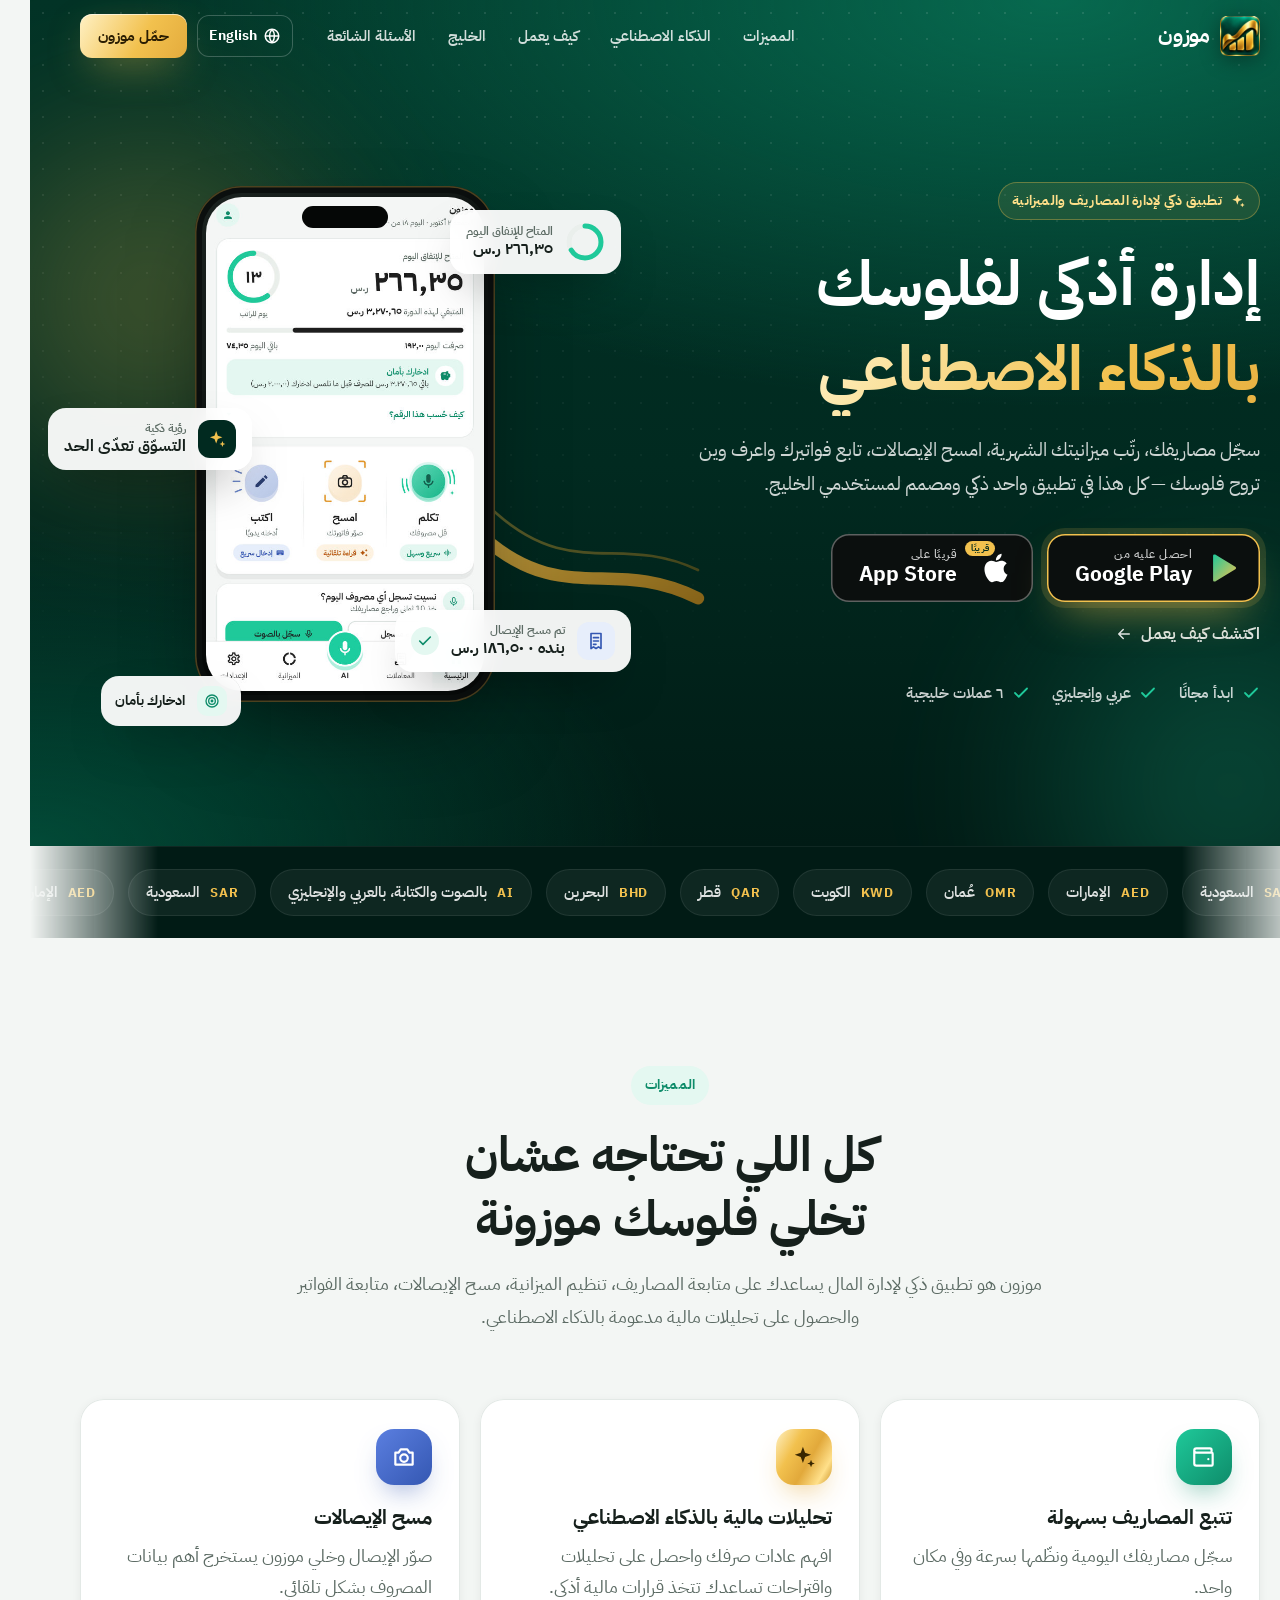
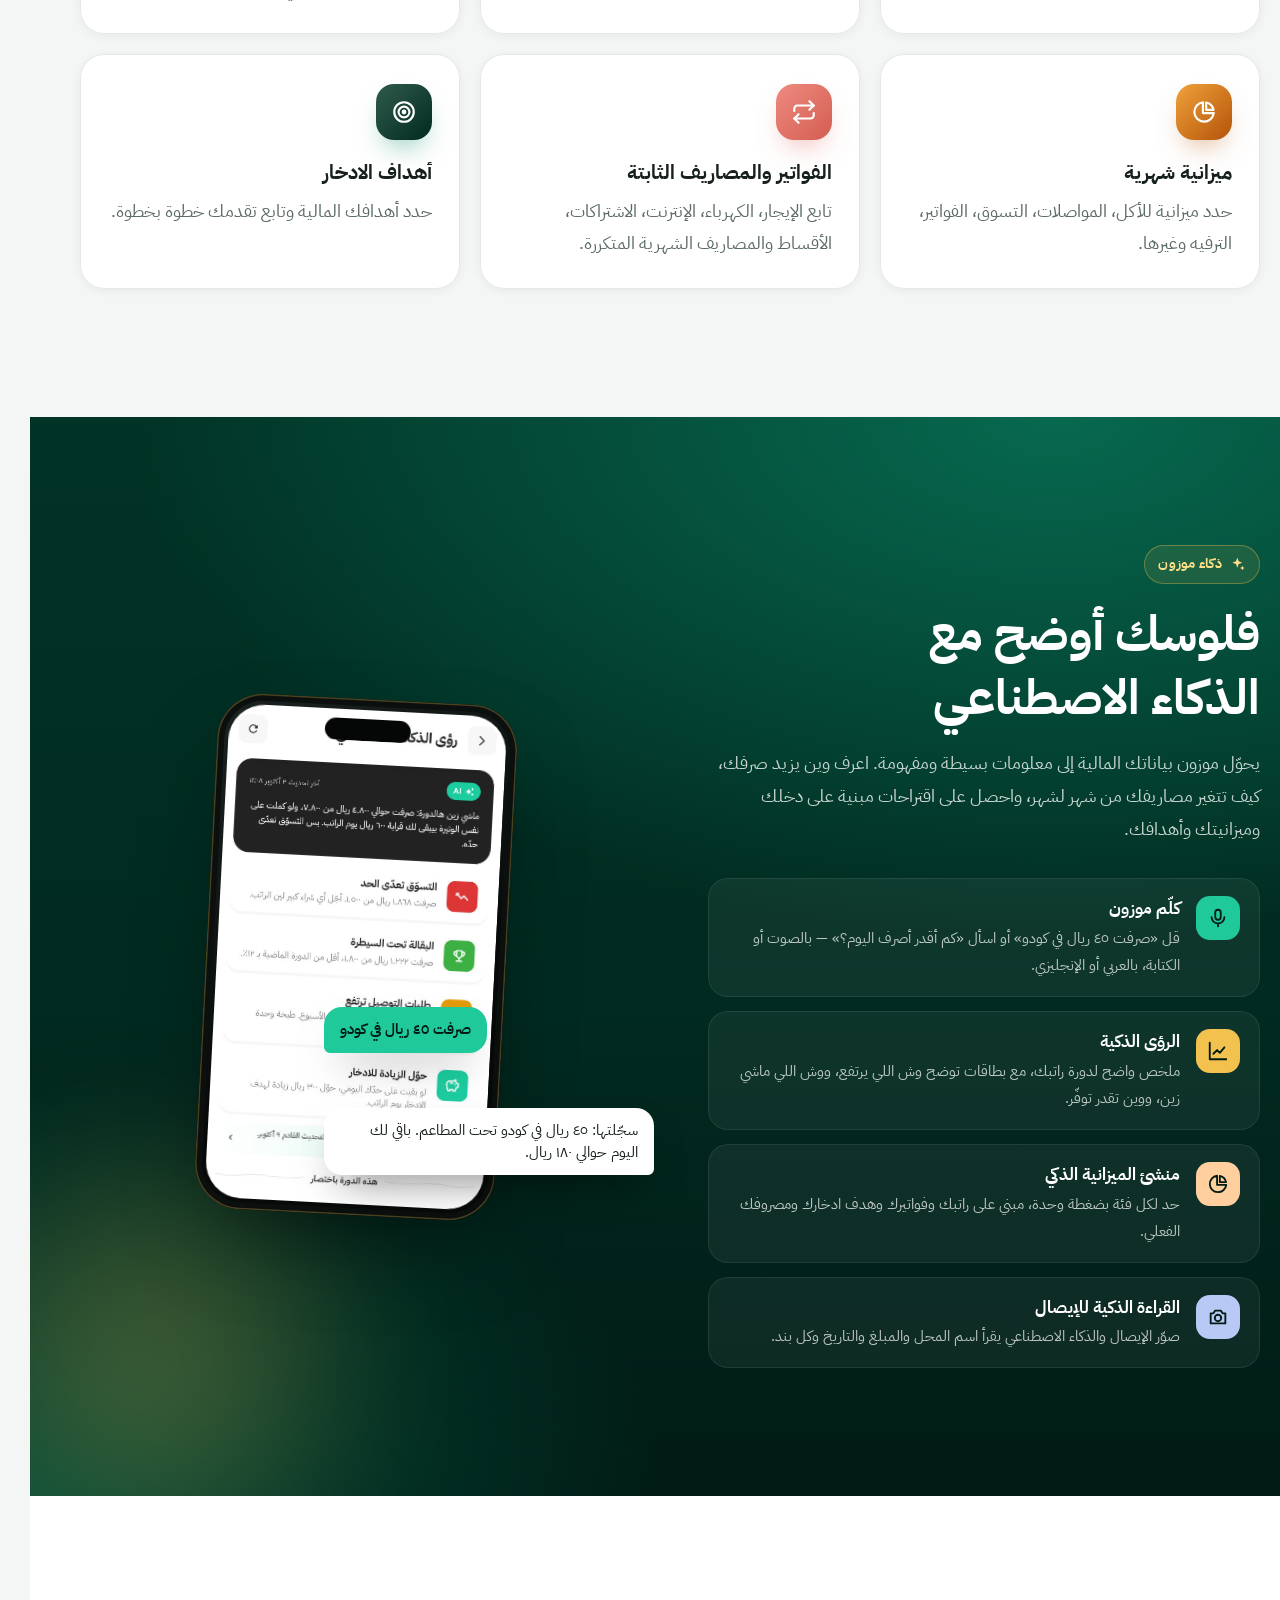
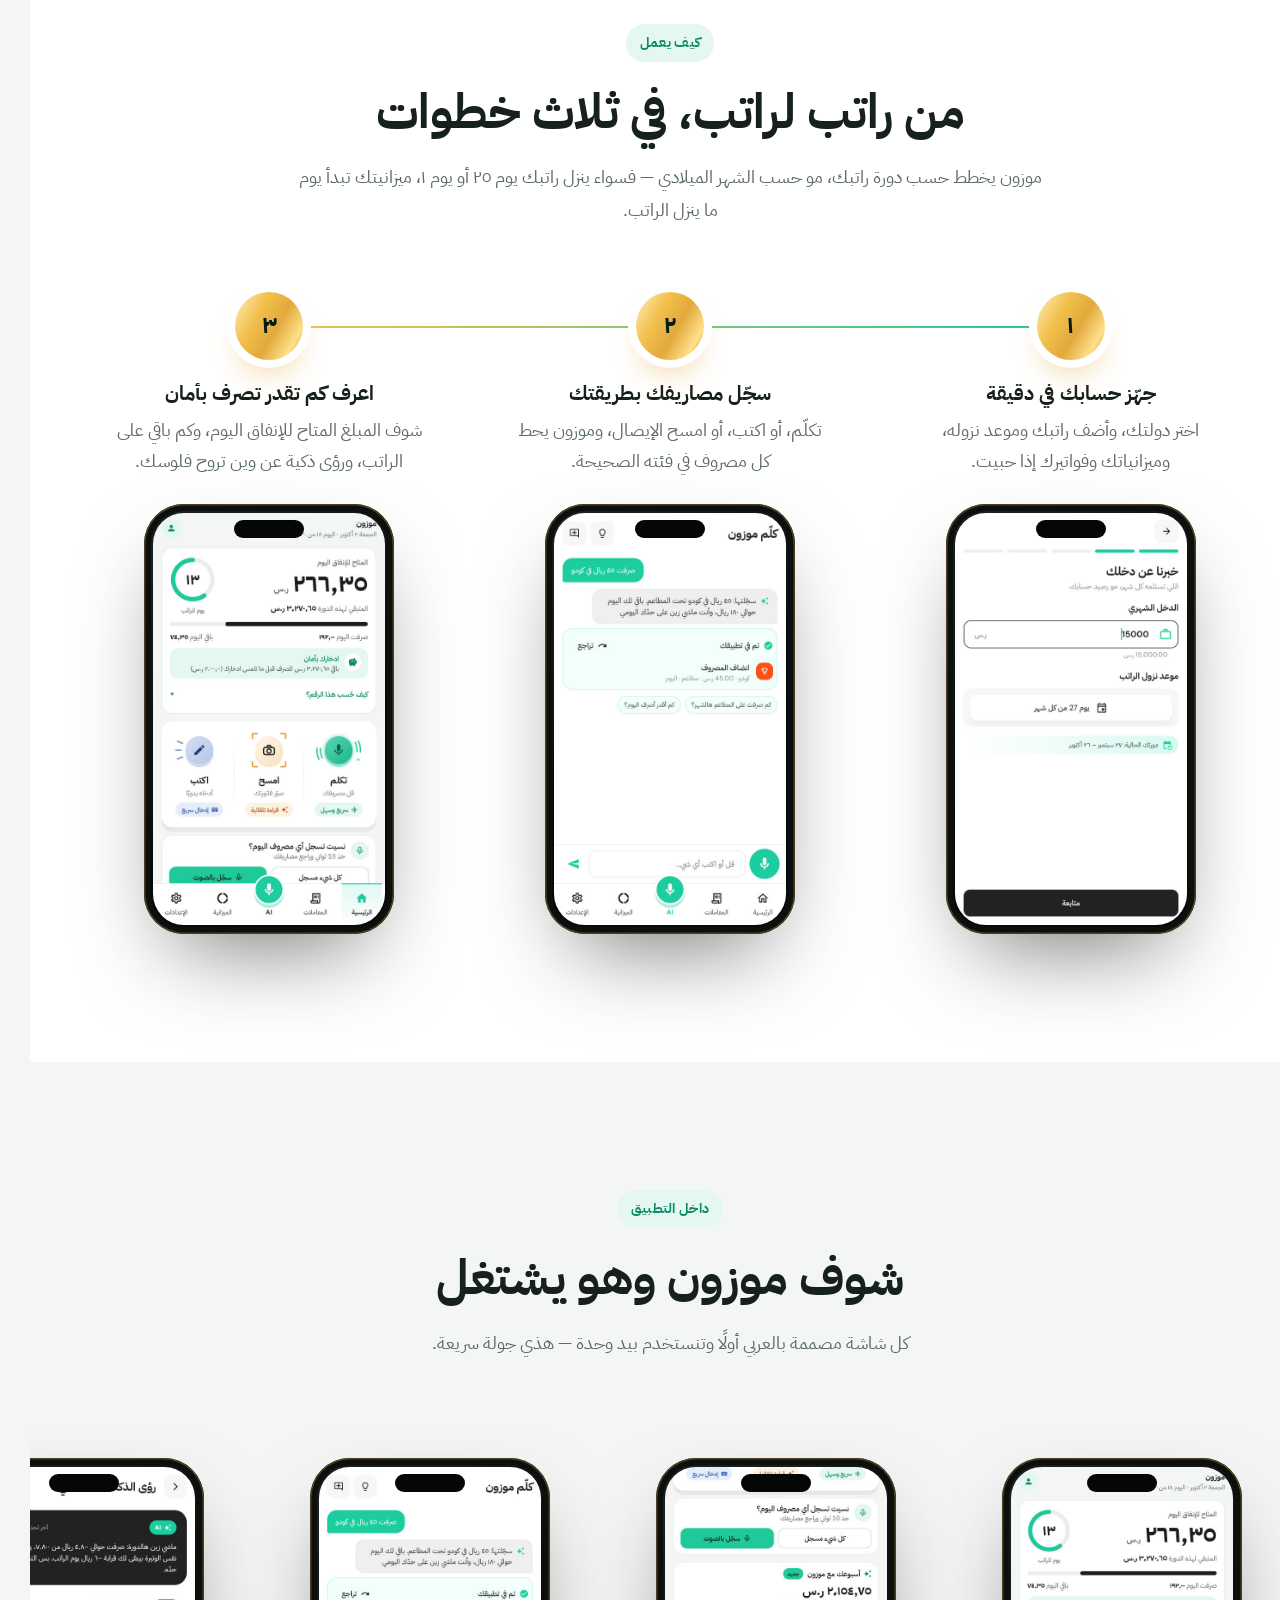
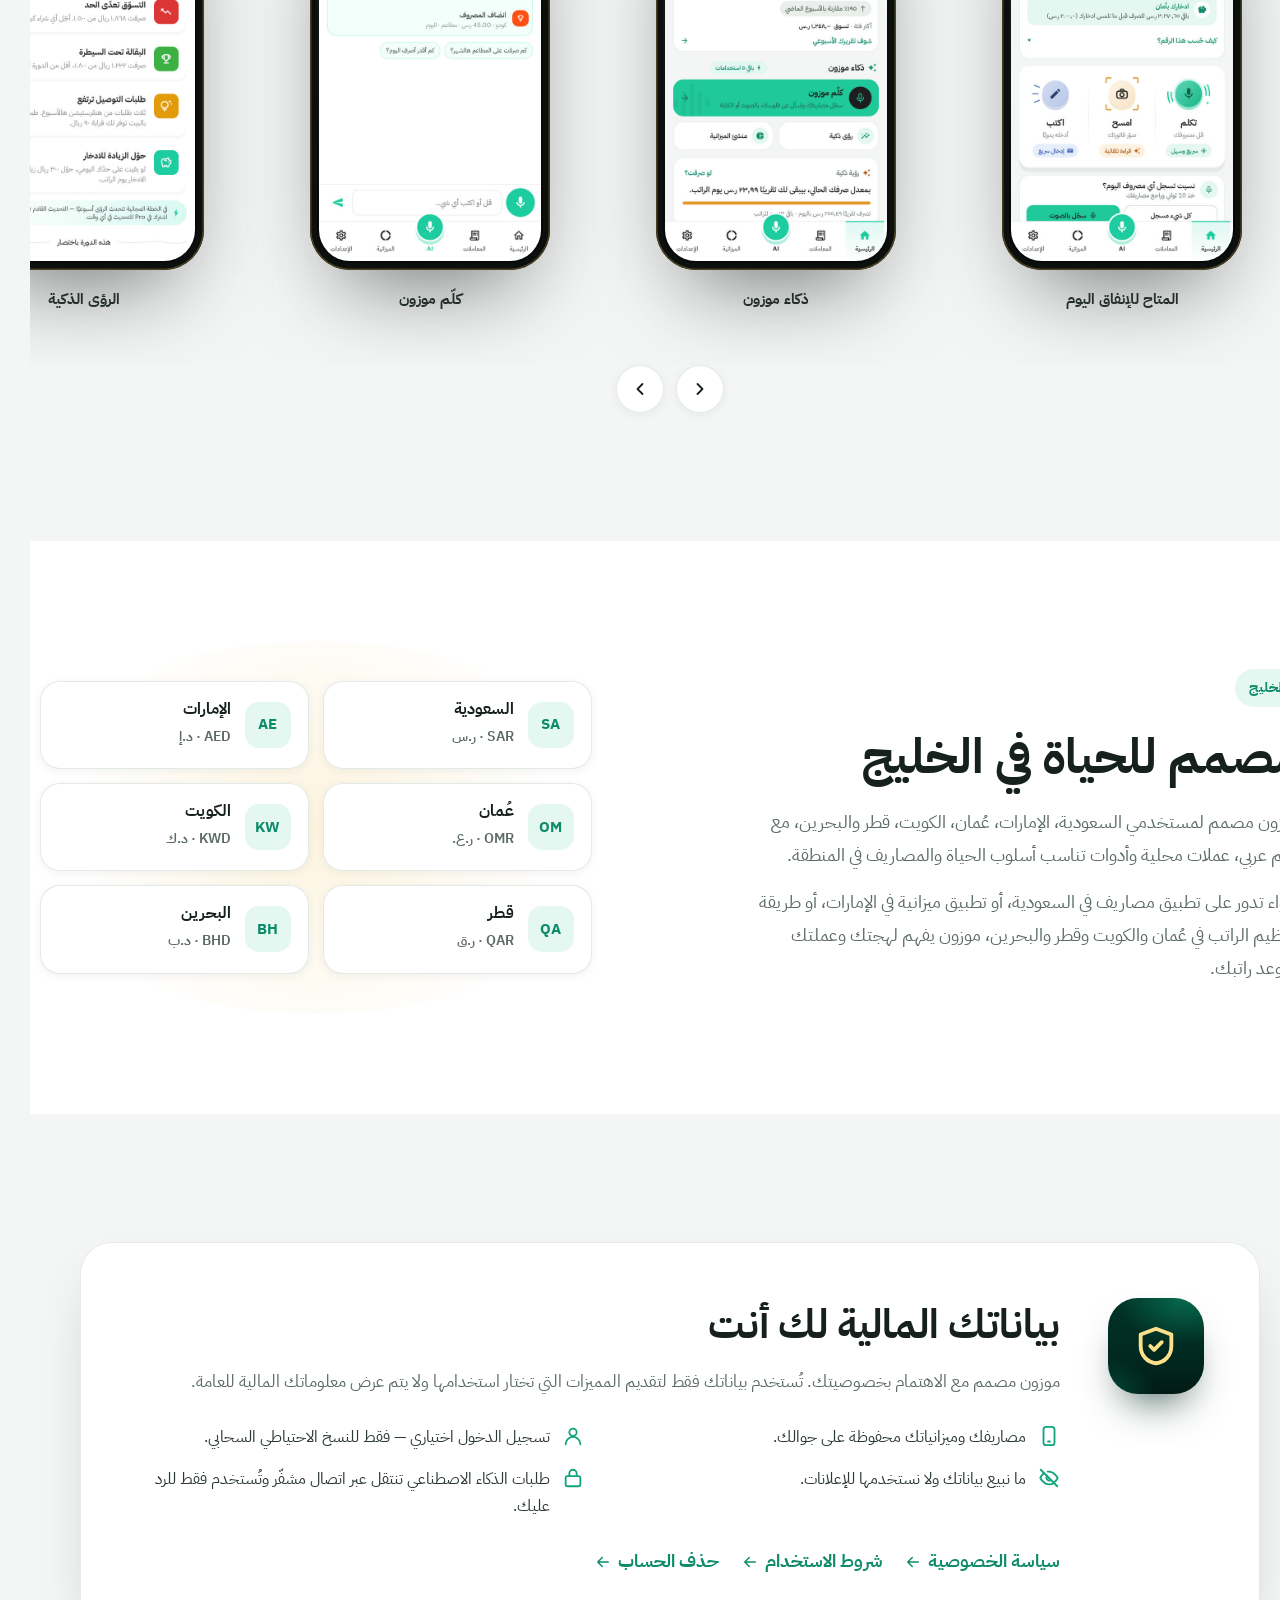
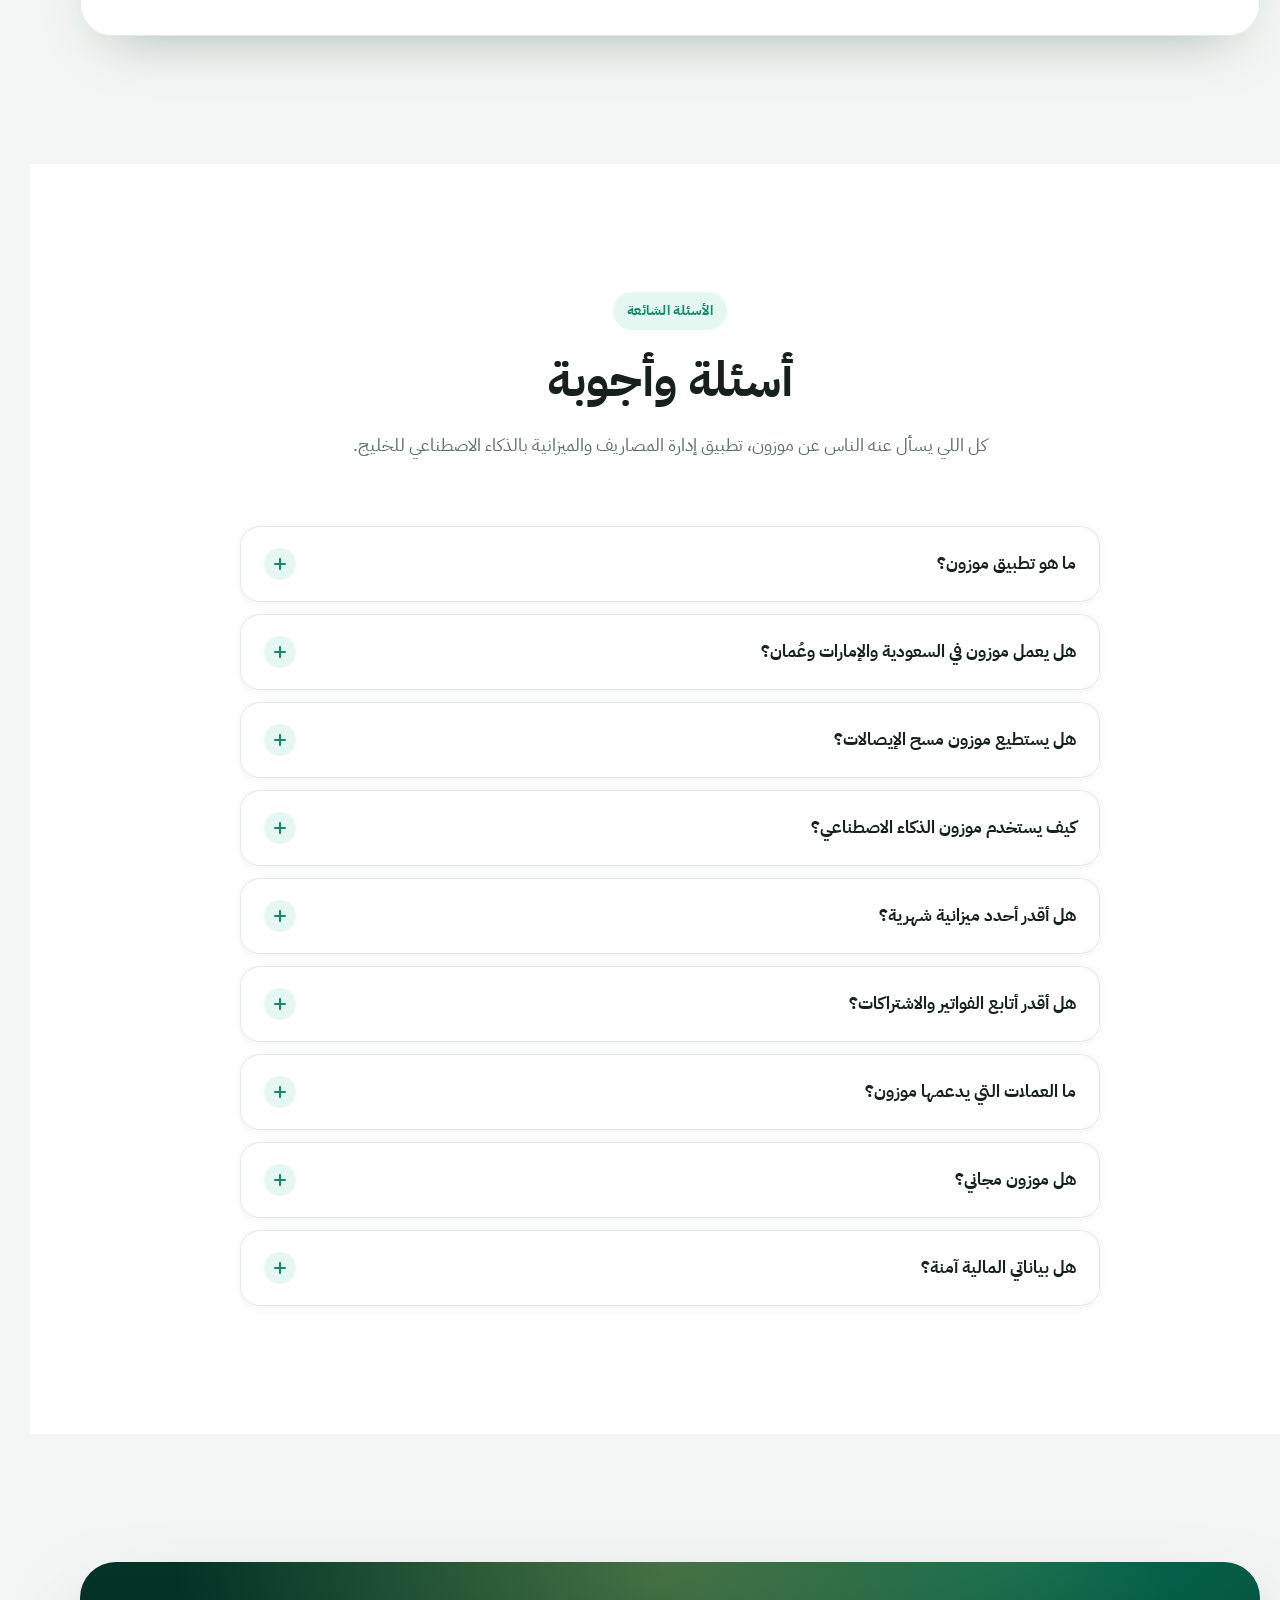
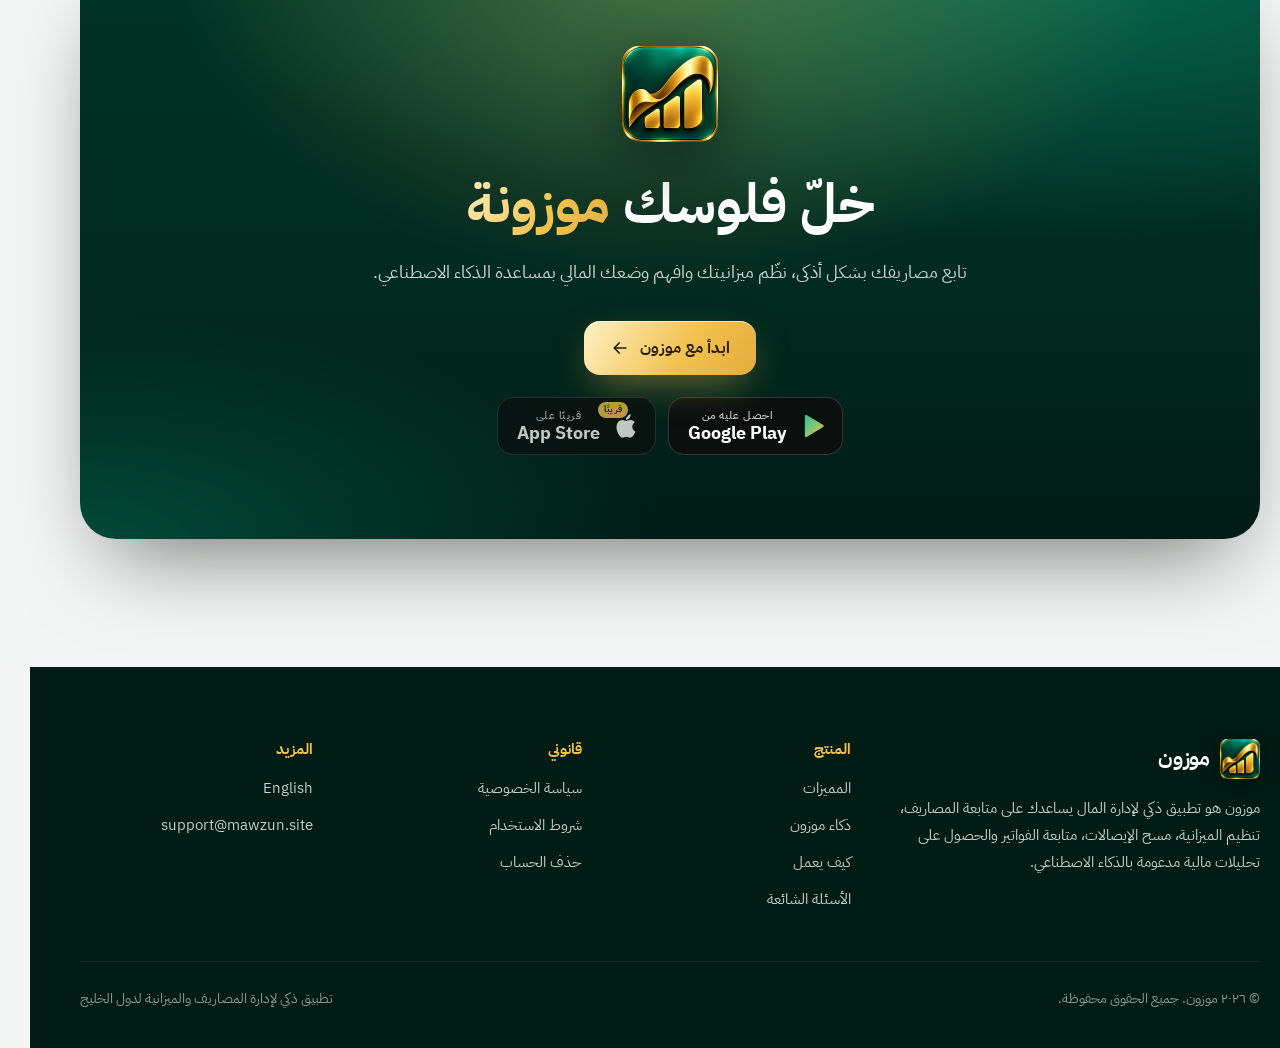
==== commit 89d87686: "Put the Google Play and App Store buttons in the hero The store badges were only at the bottom of th" ====
--- a/ar/index.html
+++ b/ar/index.html
@@ -250,8 +250,20 @@
           <h1 id="hero-title" data-reveal data-delay="80">إدارة أذكى لفلوسك <span class="gold-text">بالذكاء الاصطناعي</span></h1>
           <p class="hero-lead" data-reveal data-delay="160">سجّل مصاريفك، رتّب ميزانيتك الشهرية، امسح الإيصالات، تابع فواتيرك واعرف وين تروح فلوسك — كل هذا في تطبيق واحد ذكي ومصمم لمستخدمي الخليج.</p>
           <div class="hero-ctas" data-reveal data-delay="240">
-            <a class="btn btn--gold" href="#download">حمّل موزون<svg aria-hidden="true" style="transform:scaleX(-1)"><use href="#i-arrow"/></svg></a>
-            <a class="btn btn--ghost" href="#how-it-works">اكتشف كيف يعمل</a>
+            <div class="store-badges store-badges--hero">
+              <a class="store-badge store-badge--live" href="https://play.google.com/store/apps/details?id=app.mowzoon" rel="noopener" aria-label="حمّل موزون من Google Play">
+                <svg aria-hidden="true"><use href="#i-play"/></svg>
+                <span><small>احصل عليه من</small><strong>Google Play</strong></span>
+              </a>
+              <span class="store-badge store-badge--soon" aria-label="نسخة App Store قريبًا">
+                <span class="store-badge__icon">
+                  <svg aria-hidden="true" style="color:#fff"><use href="#i-apple"/></svg>
+                  <span class="store-badge__tag" aria-hidden="true">قريبًا</span>
+                </span>
+                <span><small>قريبًا على</small><strong>App Store</strong></span>
+              </span>
+            </div>
+            <a class="hero-more" href="#how-it-works">اكتشف كيف يعمل<svg aria-hidden="true" style="transform:scaleX(-1)"><use href="#i-arrow"/></svg></a>
           </div>
           <ul class="hero-points" data-reveal data-delay="320">
             <li><svg aria-hidden="true"><use href="#i-check"/></svg>ابدأ مجانًا</li>
--- a/assets/css/main.css
+++ b/assets/css/main.css
@@ -352,6 +352,31 @@
   transform: none;
 }
 
+/* The badge that works today: a gold ring and a slow sheen, so it reads as the
+   thing to tap. */
+.store-badge--live {
+  position: relative;
+  overflow: hidden;
+  isolation: isolate;
+  box-shadow: inset 0 0 0 1.5px var(--gold-400), 0 0 0 6px rgba(242, 193, 78, 0.14),
+    0 20px 44px -16px rgba(242, 193, 78, 0.6);
+}
+
+.store-badge--live::after {
+  content: "";
+  position: absolute;
+  inset: 0;
+  z-index: -1;
+  background: linear-gradient(110deg, transparent 20%, rgba(255, 255, 255, 0.22) 45%, transparent 70%);
+  transform: translateX(-120%);
+  animation: sheen 4.5s ease-in-out infinite 1.6s;
+}
+
+.store-badge--live:hover {
+  box-shadow: inset 0 0 0 2px var(--gold-300), 0 0 0 8px rgba(242, 193, 78, 0.2),
+    0 24px 50px -14px rgba(242, 193, 78, 0.75);
+}
+
 /* The icon of a store that isn't live yet, with a "Soon" tag on its corner. */
 .store-badge__icon {
   position: relative;
@@ -603,9 +628,11 @@
 
 /* ── Hero ─────────────────────────────────────────────────────────────── */
 
+/* Sizes that depend on the height of the window as well as its width, so the
+   store buttons stay above the fold on a short laptop screen too. */
 .hero {
   position: relative;
-  padding-top: calc(var(--header-h) + clamp(40px, 7vw, 88px));
+  padding-top: calc(var(--header-h) + clamp(28px, min(7vw, 8vh), 88px));
   padding-bottom: clamp(56px, 8vw, 110px);
   color: #fff;
   background: var(--hero-gradient);
@@ -672,30 +699,98 @@
 }
 
 .hero-copy .chip {
-  margin-bottom: 22px;
+  margin-bottom: clamp(14px, 2.6vh, 22px);
 }
 
 .hero h1 {
-  font-size: clamp(2.35rem, 5.4vw, 4.35rem);
-  margin-bottom: 22px;
+  font-size: clamp(2.35rem, min(5.4vw, 8.2vh), 4.35rem);
+  margin-bottom: clamp(14px, 2.6vh, 22px);
 }
 
 html[lang="ar"] .hero h1 {
-  font-size: clamp(2.2rem, 5vw, 3.9rem);
+  font-size: clamp(2.2rem, min(5vw, 7.6vh), 3.9rem);
 }
 
 .hero-lead {
   max-width: 600px;
   font-size: clamp(1.02rem, 1.6vw, 1.2rem);
   color: rgba(255, 255, 255, 0.8);
-  margin-bottom: 32px;
-}
-
+  margin-bottom: clamp(20px, 3.6vh, 32px);
+}
+
+/* The store buttons are the main action of the page. */
 .hero-ctas {
   display: flex;
-  flex-wrap: wrap;
+  flex-direction: column;
+  align-items: flex-start;
+  gap: 18px;
+  margin-bottom: clamp(20px, 3.6vh, 30px);
+}
+
+.hero .store-badges {
   gap: 14px;
-  margin-bottom: 30px;
+}
+
+.hero .store-badges .store-badge {
+  min-height: 68px;
+  padding-block: 10px;
+  padding-inline: 20px 28px;
+  border-radius: 18px;
+  gap: 14px;
+}
+
+.hero .store-badge svg {
+  width: 34px;
+  height: 34px;
+}
+
+/* Room for the "Soon" tag that sits on the icon's corner. */
+.hero .store-badge__icon {
+  margin-inline-end: 8px;
+}
+
+.hero .store-badge small {
+  font-size: 11.5px;
+}
+
+.hero .store-badge strong {
+  font-size: 21px;
+}
+
+/* Not live yet, so it has no hover, but it is as easy to see as the other one. */
+.hero .store-badges .store-badge--soon {
+  opacity: 1;
+  box-shadow: inset 0 0 0 1.5px rgba(255, 255, 255, 0.34);
+}
+
+.hero-more {
+  display: inline-flex;
+  align-items: center;
+  gap: 8px;
+  font-size: 15.5px;
+  font-weight: 700;
+  color: rgba(255, 255, 255, 0.86);
+  border-bottom: 2px solid transparent;
+  transition: color 0.2s, border-color 0.2s;
+}
+
+.hero-more svg {
+  width: 18px;
+  height: 18px;
+  transition: translate 0.25s;
+}
+
+.hero-more:hover {
+  color: var(--gold-300);
+  border-color: currentColor;
+}
+
+.hero-more:hover svg {
+  translate: 3px 0;
+}
+
+html[dir="rtl"] .hero-more:hover svg {
+  translate: -3px 0;
 }
 
 .hero-points {
@@ -997,6 +1092,14 @@
   }
 }
 
+/* On a short, wide window, start the text at the top instead of centring it
+   against the tall phone, so the store buttons are not pushed down. */
+@media (min-width: 961px) and (max-height: 800px) {
+  .hero-grid {
+    align-items: start;
+  }
+}
+
 @media (max-width: 960px) {
   .hero-grid {
     grid-template-columns: 1fr;
@@ -1007,7 +1110,10 @@
     margin-inline: auto;
   }
 
-  .hero-ctas,
+  .hero-ctas {
+    align-items: center;
+  }
+
   .hero-points,
   .hero .store-badges {
     justify-content: center;
@@ -1064,8 +1170,24 @@
     width: 100%;
   }
 
+  /* One badge per row, as wide as the screen: easy to hit with a thumb. */
   .hero-ctas {
+    align-items: stretch;
+  }
+
+  .hero .store-badges {
     flex-direction: column;
+    align-items: stretch;
+    gap: 12px;
+  }
+
+  .hero .store-badges .store-badge {
+    min-height: 64px;
+    justify-content: center;
+  }
+
+  .hero-more {
+    align-self: center;
   }
 }
 
